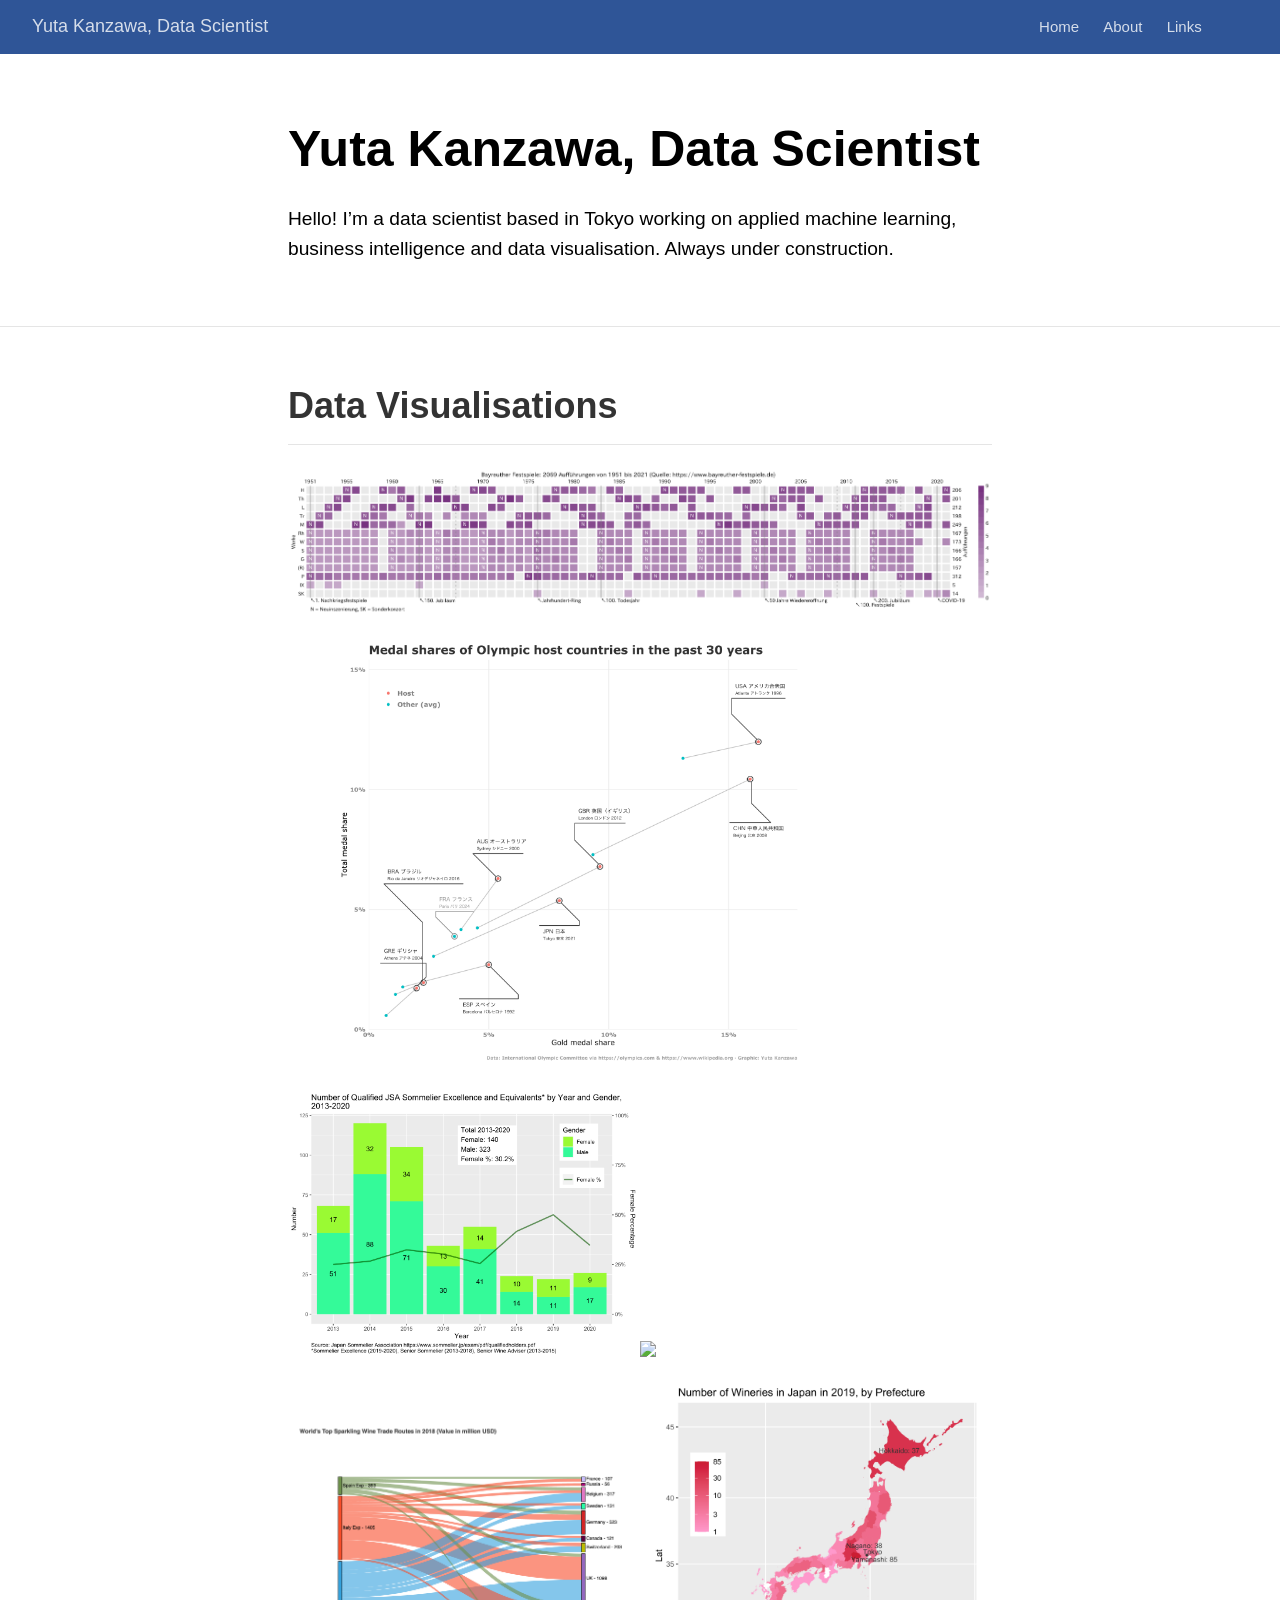
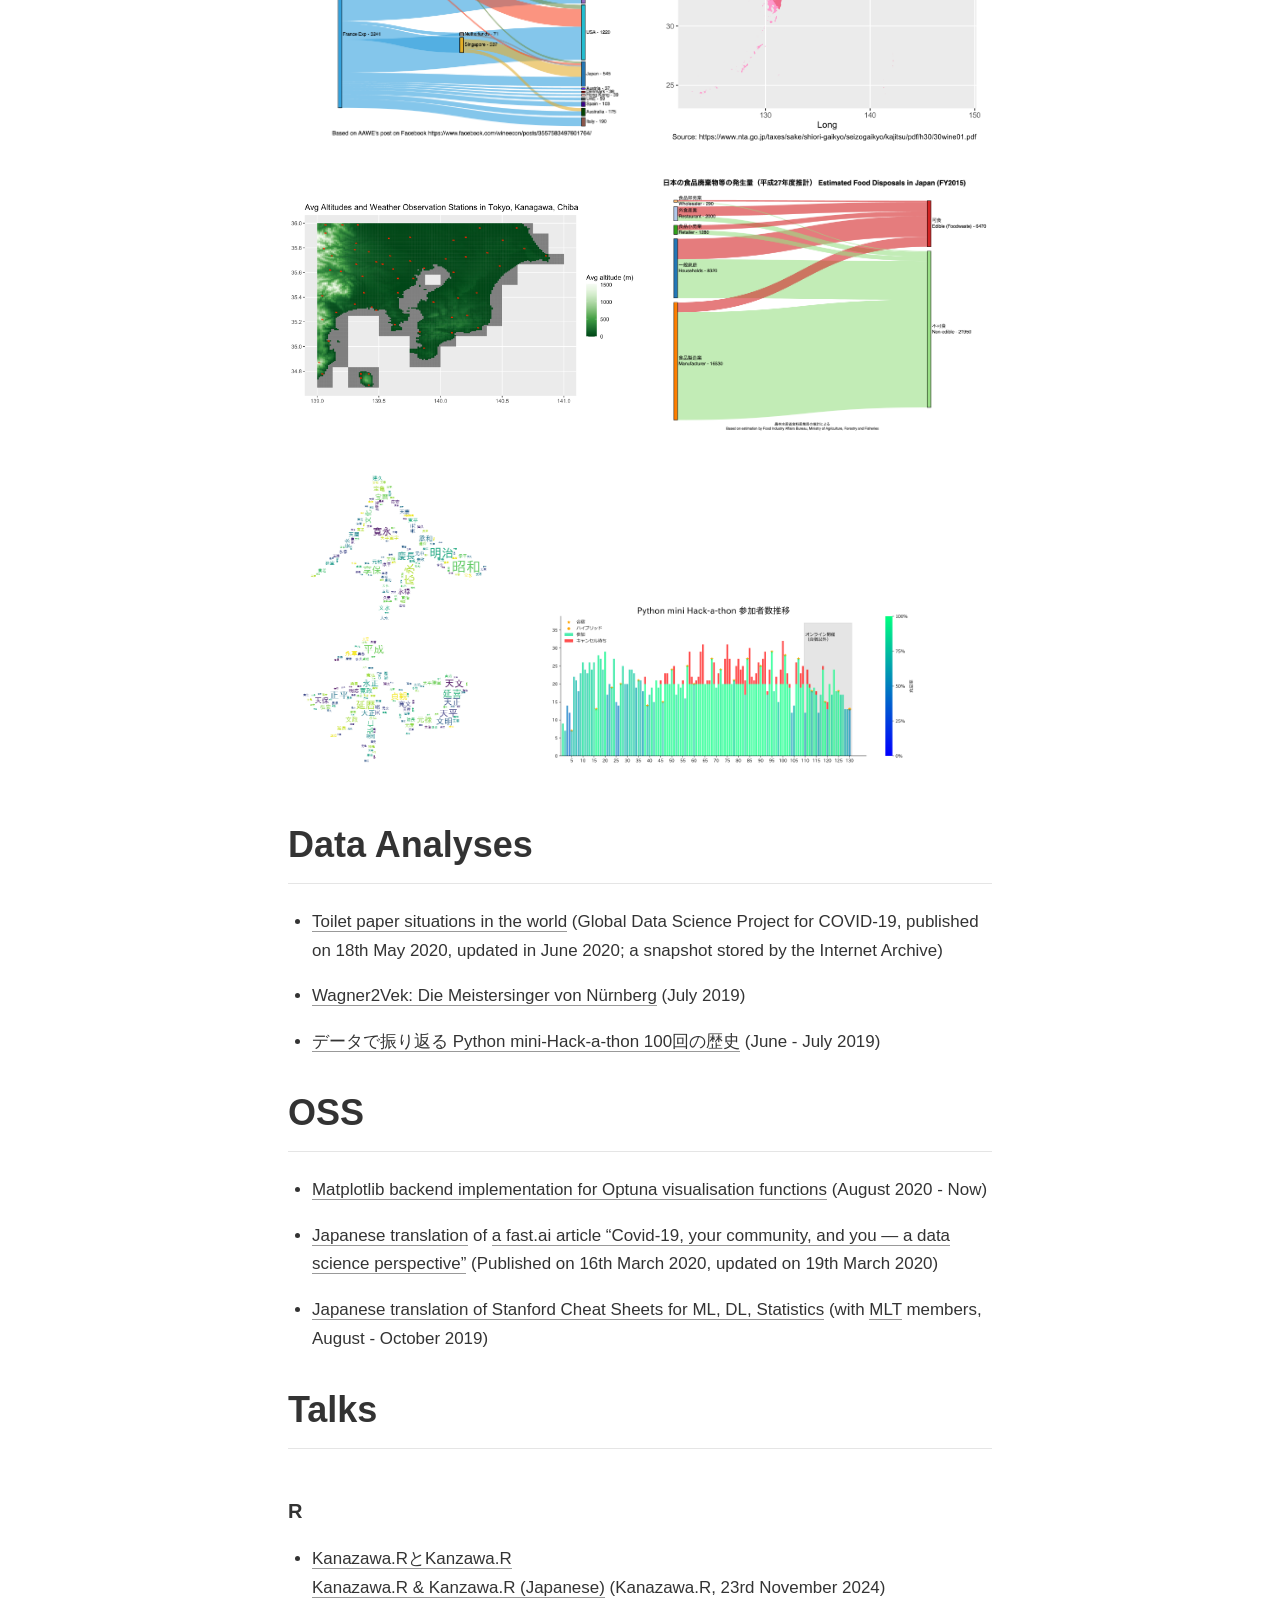
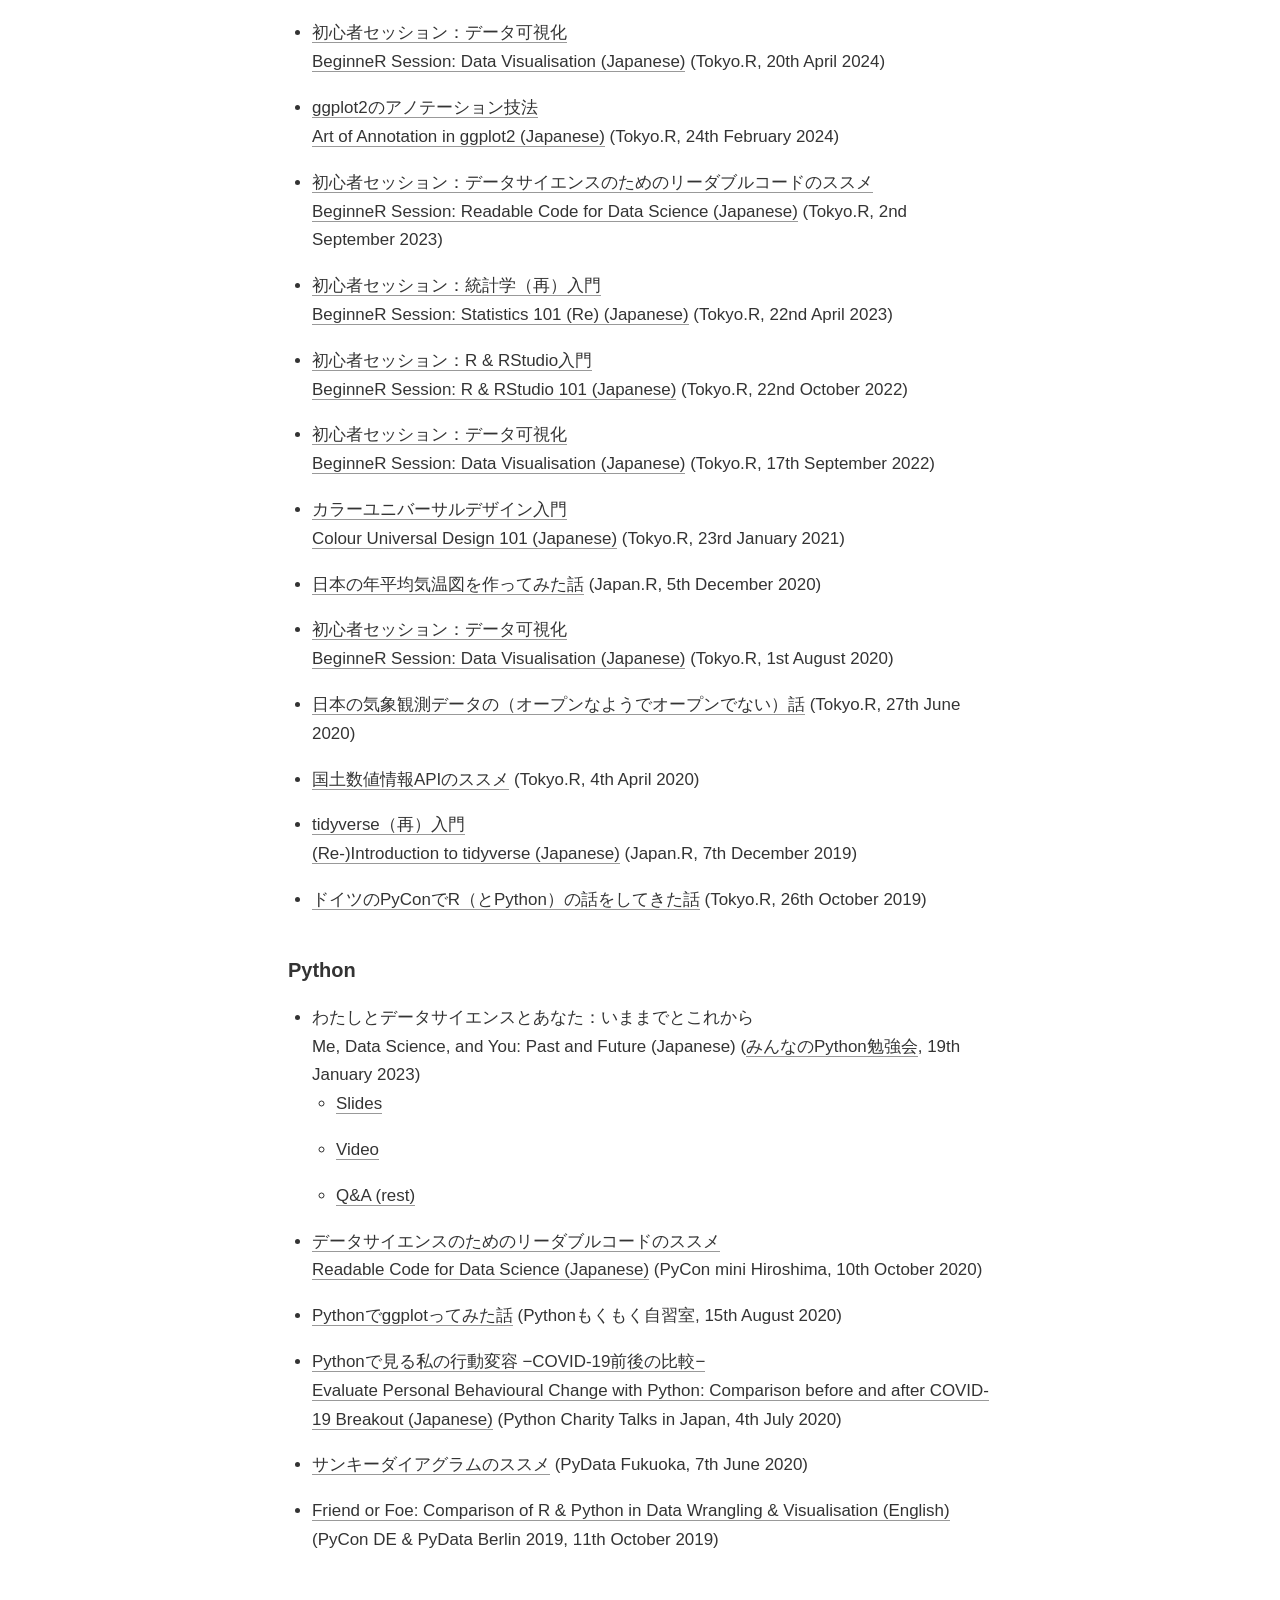
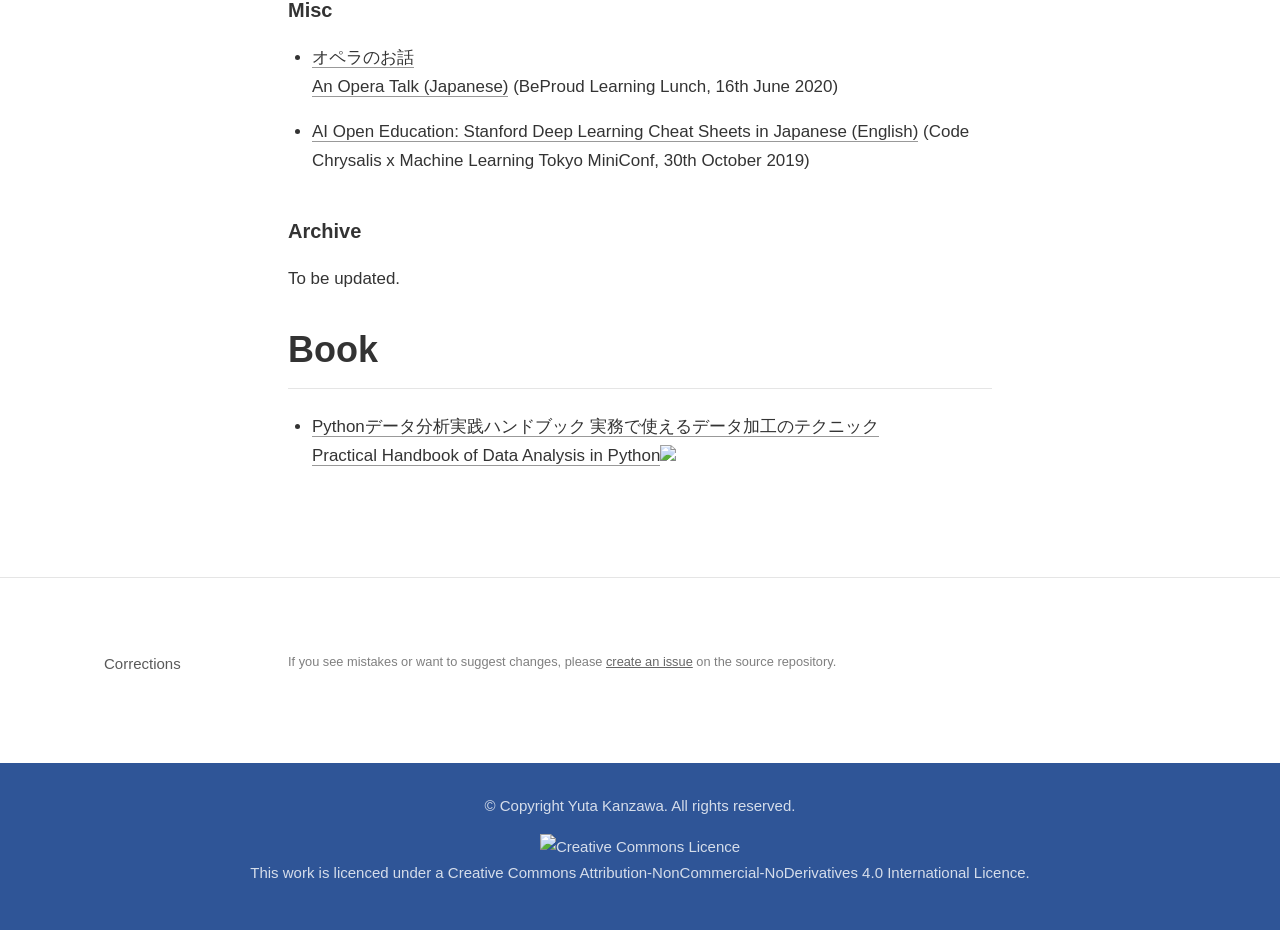
==== docs/index.html @ a9733cfc "Add Kanazawa.RとKanzawa.R" ====
<!DOCTYPE html>

<html xmlns="http://www.w3.org/1999/xhtml" lang="" xml:lang="">

<head>
  <meta charset="utf-8"/>
  <meta name="viewport" content="width=device-width, initial-scale=1"/>
  <meta http-equiv="X-UA-Compatible" content="IE=Edge,chrome=1"/>
  <meta name="generator" content="distill" />

  <style type="text/css">
  /* Hide doc at startup (prevent jankiness while JS renders/transforms) */
  body {
    visibility: hidden;
  }
  </style>

 <!--radix_placeholder_import_source-->
 <!--/radix_placeholder_import_source-->

<style type="text/css">code{white-space: pre;}</style>
<style type="text/css" data-origin="pandoc">
pre > code.sourceCode { white-space: pre; position: relative; }
pre > code.sourceCode > span { line-height: 1.25; }
pre > code.sourceCode > span:empty { height: 1.2em; }
.sourceCode { overflow: visible; }
code.sourceCode > span { color: inherit; text-decoration: inherit; }
div.sourceCode { margin: 1em 0; }
pre.sourceCode { margin: 0; }
@media screen {
div.sourceCode { overflow: auto; }
}
@media print {
pre > code.sourceCode { white-space: pre-wrap; }
pre > code.sourceCode > span { display: inline-block; text-indent: -5em; padding-left: 5em; }
}
pre.numberSource code
  { counter-reset: source-line 0; }
pre.numberSource code > span
  { position: relative; left: -4em; counter-increment: source-line; }
pre.numberSource code > span > a:first-child::before
  { content: counter(source-line);
    position: relative; left: -1em; text-align: right; vertical-align: baseline;
    border: none; display: inline-block;
    -webkit-touch-callout: none; -webkit-user-select: none;
    -khtml-user-select: none; -moz-user-select: none;
    -ms-user-select: none; user-select: none;
    padding: 0 4px; width: 4em;
    color: #aaaaaa;
  }
pre.numberSource { margin-left: 3em; border-left: 1px solid #aaaaaa;  padding-left: 4px; }
div.sourceCode
  { color: #00769e; background-color: #f1f3f5; }
@media screen {
pre > code.sourceCode > span > a:first-child::before { text-decoration: underline; }
}
code span { color: #00769e; } /* Normal */
code span.al { color: #ad0000; } /* Alert */
code span.an { color: #5e5e5e; } /* Annotation */
code span.at { color: #657422; } /* Attribute */
code span.bn { color: #ad0000; } /* BaseN */
code span.bu { } /* BuiltIn */
code span.cf { color: #00769e; } /* ControlFlow */
code span.ch { color: #20794d; } /* Char */
code span.cn { color: #8f5902; } /* Constant */
code span.co { color: #5e5e5e; } /* Comment */
code span.cv { color: #5e5e5e; font-style: italic; } /* CommentVar */
code span.do { color: #5e5e5e; font-style: italic; } /* Documentation */
code span.dt { color: #ad0000; } /* DataType */
code span.dv { color: #ad0000; } /* DecVal */
code span.er { color: #ad0000; } /* Error */
code span.ex { } /* Extension */
code span.fl { color: #ad0000; } /* Float */
code span.fu { color: #4758ab; } /* Function */
code span.im { } /* Import */
code span.in { color: #5e5e5e; } /* Information */
code span.kw { color: #00769e; } /* Keyword */
code span.op { color: #5e5e5e; } /* Operator */
code span.ot { color: #00769e; } /* Other */
code span.pp { color: #ad0000; } /* Preprocessor */
code span.sc { color: #5e5e5e; } /* SpecialChar */
code span.ss { color: #20794d; } /* SpecialString */
code span.st { color: #20794d; } /* String */
code span.va { color: #111111; } /* Variable */
code span.vs { color: #20794d; } /* VerbatimString */
code span.wa { color: #5e5e5e; font-style: italic; } /* Warning */
</style>


  <!--radix_placeholder_meta_tags-->
  <title>Yuta Kanzawa, Data Scientist</title>

  <meta property="description" itemprop="description" content="Hello! I&#39;m a data scientist based in Tokyo working on applied machine learning, business intelligence and data visualisation. Always under construction."/>



  <!--  https://developers.facebook.com/docs/sharing/webmasters#markup -->
  <meta property="og:title" content="Yuta Kanzawa, Data Scientist"/>
  <meta property="og:type" content="article"/>
  <meta property="og:description" content="Hello! I&#39;m a data scientist based in Tokyo working on applied machine learning, business intelligence and data visualisation. Always under construction."/>
  <meta property="og:locale" content="en_US"/>
  <meta property="og:site_name" content="Yuta Kanzawa, Data Scientist"/>

  <!--  https://dev.twitter.com/cards/types/summary -->
  <meta property="twitter:card" content="summary"/>
  <meta property="twitter:title" content="Yuta Kanzawa, Data Scientist"/>
  <meta property="twitter:description" content="Hello! I&#39;m a data scientist based in Tokyo working on applied machine learning, business intelligence and data visualisation. Always under construction."/>

  <!--/radix_placeholder_meta_tags-->
  <!--radix_placeholder_rmarkdown_metadata-->

  <script type="text/json" id="radix-rmarkdown-metadata">
  {"type":"list","attributes":{"names":{"type":"character","attributes":{},"value":["title","description","site"]}},"value":[{"type":"character","attributes":{},"value":["Yuta Kanzawa, Data Scientist"]},{"type":"character","attributes":{},"value":["Hello! I'm a data scientist based in Tokyo working on applied machine learning, business intelligence and data visualisation. Always under construction.\n"]},{"type":"character","attributes":{},"value":["distill::distill_website"]}]}
  </script>
  <!--/radix_placeholder_rmarkdown_metadata-->
  <!--radix_placeholder_navigation_in_header-->
  <meta name="distill:offset" content=""/>

  <script type="application/javascript">

    window.headroom_prevent_pin = false;

    window.document.addEventListener("DOMContentLoaded", function (event) {

      // initialize headroom for banner
      var header = $('header').get(0);
      var headerHeight = header.offsetHeight;
      var headroom = new Headroom(header, {
        tolerance: 5,
        onPin : function() {
          if (window.headroom_prevent_pin) {
            window.headroom_prevent_pin = false;
            headroom.unpin();
          }
        }
      });
      headroom.init();
      if(window.location.hash)
        headroom.unpin();
      $(header).addClass('headroom--transition');

      // offset scroll location for banner on hash change
      // (see: https://github.com/WickyNilliams/headroom.js/issues/38)
      window.addEventListener("hashchange", function(event) {
        window.scrollTo(0, window.pageYOffset - (headerHeight + 25));
      });

      // responsive menu
      $('.distill-site-header').each(function(i, val) {
        var topnav = $(this);
        var toggle = topnav.find('.nav-toggle');
        toggle.on('click', function() {
          topnav.toggleClass('responsive');
        });
      });

      // nav dropdowns
      $('.nav-dropbtn').click(function(e) {
        $(this).next('.nav-dropdown-content').toggleClass('nav-dropdown-active');
        $(this).parent().siblings('.nav-dropdown')
           .children('.nav-dropdown-content').removeClass('nav-dropdown-active');
      });
      $("body").click(function(e){
        $('.nav-dropdown-content').removeClass('nav-dropdown-active');
      });
      $(".nav-dropdown").click(function(e){
        e.stopPropagation();
      });
    });
  </script>

  <style type="text/css">

  /* Theme (user-documented overrideables for nav appearance) */

  .distill-site-nav {
    color: rgba(255, 255, 255, 0.8);
    background-color: #0F2E3D;
    font-size: 15px;
    font-weight: 300;
  }

  .distill-site-nav a {
    color: inherit;
    text-decoration: none;
  }

  .distill-site-nav a:hover {
    color: white;
  }

  @media print {
    .distill-site-nav {
      display: none;
    }
  }

  .distill-site-header {

  }

  .distill-site-footer {

  }


  /* Site Header */

  .distill-site-header {
    width: 100%;
    box-sizing: border-box;
    z-index: 3;
  }

  .distill-site-header .nav-left {
    display: inline-block;
    margin-left: 8px;
  }

  @media screen and (max-width: 768px) {
    .distill-site-header .nav-left {
      margin-left: 0;
    }
  }


  .distill-site-header .nav-right {
    float: right;
    margin-right: 8px;
  }

  .distill-site-header a,
  .distill-site-header .title {
    display: inline-block;
    text-align: center;
    padding: 14px 10px 14px 10px;
  }

  .distill-site-header .title {
    font-size: 18px;
    min-width: 150px;
  }

  .distill-site-header .logo {
    padding: 0;
  }

  .distill-site-header .logo img {
    display: none;
    max-height: 20px;
    width: auto;
    margin-bottom: -4px;
  }

  .distill-site-header .nav-image img {
    max-height: 18px;
    width: auto;
    display: inline-block;
    margin-bottom: -3px;
  }



  @media screen and (min-width: 1000px) {
    .distill-site-header .logo img {
      display: inline-block;
    }
    .distill-site-header .nav-left {
      margin-left: 20px;
    }
    .distill-site-header .nav-right {
      margin-right: 20px;
    }
    .distill-site-header .title {
      padding-left: 12px;
    }
  }


  .distill-site-header .nav-toggle {
    display: none;
  }

  .nav-dropdown {
    display: inline-block;
    position: relative;
  }

  .nav-dropdown .nav-dropbtn {
    border: none;
    outline: none;
    color: rgba(255, 255, 255, 0.8);
    padding: 16px 10px;
    background-color: transparent;
    font-family: inherit;
    font-size: inherit;
    font-weight: inherit;
    margin: 0;
    margin-top: 1px;
    z-index: 2;
  }

  .nav-dropdown-content {
    display: none;
    position: absolute;
    background-color: white;
    min-width: 200px;
    border: 1px solid rgba(0,0,0,0.15);
    border-radius: 4px;
    box-shadow: 0px 8px 16px 0px rgba(0,0,0,0.1);
    z-index: 1;
    margin-top: 2px;
    white-space: nowrap;
    padding-top: 4px;
    padding-bottom: 4px;
  }

  .nav-dropdown-content hr {
    margin-top: 4px;
    margin-bottom: 4px;
    border: none;
    border-bottom: 1px solid rgba(0, 0, 0, 0.1);
  }

  .nav-dropdown-active {
    display: block;
  }

  .nav-dropdown-content a, .nav-dropdown-content .nav-dropdown-header {
    color: black;
    padding: 6px 24px;
    text-decoration: none;
    display: block;
    text-align: left;
  }

  .nav-dropdown-content .nav-dropdown-header {
    display: block;
    padding: 5px 24px;
    padding-bottom: 0;
    text-transform: uppercase;
    font-size: 14px;
    color: #999999;
    white-space: nowrap;
  }

  .nav-dropdown:hover .nav-dropbtn {
    color: white;
  }

  .nav-dropdown-content a:hover {
    background-color: #ddd;
    color: black;
  }

  .nav-right .nav-dropdown-content {
    margin-left: -45%;
    right: 0;
  }

  @media screen and (max-width: 768px) {
    .distill-site-header a, .distill-site-header .nav-dropdown  {display: none;}
    .distill-site-header a.nav-toggle {
      float: right;
      display: block;
    }
    .distill-site-header .title {
      margin-left: 0;
    }
    .distill-site-header .nav-right {
      margin-right: 0;
    }
    .distill-site-header {
      overflow: hidden;
    }
    .nav-right .nav-dropdown-content {
      margin-left: 0;
    }
  }


  @media screen and (max-width: 768px) {
    .distill-site-header.responsive {position: relative; min-height: 500px; }
    .distill-site-header.responsive a.nav-toggle {
      position: absolute;
      right: 0;
      top: 0;
    }
    .distill-site-header.responsive a,
    .distill-site-header.responsive .nav-dropdown {
      display: block;
      text-align: left;
    }
    .distill-site-header.responsive .nav-left,
    .distill-site-header.responsive .nav-right {
      width: 100%;
    }
    .distill-site-header.responsive .nav-dropdown {float: none;}
    .distill-site-header.responsive .nav-dropdown-content {position: relative;}
    .distill-site-header.responsive .nav-dropdown .nav-dropbtn {
      display: block;
      width: 100%;
      text-align: left;
    }
  }

  /* Site Footer */

  .distill-site-footer {
    width: 100%;
    overflow: hidden;
    box-sizing: border-box;
    z-index: 3;
    margin-top: 30px;
    padding-top: 30px;
    padding-bottom: 30px;
    text-align: center;
  }

  /* Headroom */

  d-title {
    padding-top: 6rem;
  }

  @media print {
    d-title {
      padding-top: 4rem;
    }
  }

  .headroom {
    z-index: 1000;
    position: fixed;
    top: 0;
    left: 0;
    right: 0;
  }

  .headroom--transition {
    transition: all .4s ease-in-out;
  }

  .headroom--unpinned {
    top: -100px;
  }

  .headroom--pinned {
    top: 0;
  }

  /* adjust viewport for navbar height */
  /* helps vertically center bootstrap (non-distill) content */
  .min-vh-100 {
    min-height: calc(100vh - 100px) !important;
  }

  </style>

  <script src="site_libs/jquery-3.6.0/jquery-3.6.0.min.js"></script>
  <link href="site_libs/font-awesome-6.4.2/css/all.min.css" rel="stylesheet"/>
  <link href="site_libs/font-awesome-6.4.2/css/v4-shims.min.css" rel="stylesheet"/>
  <script src="site_libs/headroom-0.9.4/headroom.min.js"></script>
  <script src="site_libs/autocomplete-0.37.1/autocomplete.min.js"></script>
  <script src="site_libs/fuse-6.4.1/fuse.min.js"></script>

  <script type="application/javascript">

  function getMeta(metaName) {
    var metas = document.getElementsByTagName('meta');
    for (let i = 0; i < metas.length; i++) {
      if (metas[i].getAttribute('name') === metaName) {
        return metas[i].getAttribute('content');
      }
    }
    return '';
  }

  function offsetURL(url) {
    var offset = getMeta('distill:offset');
    return offset ? offset + '/' + url : url;
  }

  function createFuseIndex() {

    // create fuse index
    var options = {
      keys: [
        { name: 'title', weight: 20 },
        { name: 'categories', weight: 15 },
        { name: 'description', weight: 10 },
        { name: 'contents', weight: 5 },
      ],
      ignoreLocation: true,
      threshold: 0
    };
    var fuse = new window.Fuse([], options);

    // fetch the main search.json
    return fetch(offsetURL('search.json'))
      .then(function(response) {
        if (response.status == 200) {
          return response.json().then(function(json) {
            // index main articles
            json.articles.forEach(function(article) {
              fuse.add(article);
            });
            // download collections and index their articles
            return Promise.all(json.collections.map(function(collection) {
              return fetch(offsetURL(collection)).then(function(response) {
                if (response.status === 200) {
                  return response.json().then(function(articles) {
                    articles.forEach(function(article) {
                      fuse.add(article);
                    });
                  })
                } else {
                  return Promise.reject(
                    new Error('Unexpected status from search index request: ' +
                              response.status)
                  );
                }
              });
            })).then(function() {
              return fuse;
            });
          });

        } else {
          return Promise.reject(
            new Error('Unexpected status from search index request: ' +
                        response.status)
          );
        }
      });
  }

  window.document.addEventListener("DOMContentLoaded", function (event) {

    // get search element (bail if we don't have one)
    var searchEl = window.document.getElementById('distill-search');
    if (!searchEl)
      return;

    createFuseIndex()
      .then(function(fuse) {

        // make search box visible
        searchEl.classList.remove('hidden');

        // initialize autocomplete
        var options = {
          autoselect: true,
          hint: false,
          minLength: 2,
        };
        window.autocomplete(searchEl, options, [{
          source: function(query, callback) {
            const searchOptions = {
              isCaseSensitive: false,
              shouldSort: true,
              minMatchCharLength: 2,
              limit: 10,
            };
            var results = fuse.search(query, searchOptions);
            callback(results
              .map(function(result) { return result.item; })
            );
          },
          templates: {
            suggestion: function(suggestion) {
              var img = suggestion.preview && Object.keys(suggestion.preview).length > 0
                ? `<img src="${offsetURL(suggestion.preview)}"</img>`
                : '';
              var html = `
                <div class="search-item">
                  <h3>${suggestion.title}</h3>
                  <div class="search-item-description">
                    ${suggestion.description || ''}
                  </div>
                  <div class="search-item-preview">
                    ${img}
                  </div>
                </div>
              `;
              return html;
            }
          }
        }]).on('autocomplete:selected', function(event, suggestion) {
          window.location.href = offsetURL(suggestion.path);
        });
        // remove inline display style on autocompleter (we want to
        // manage responsive display via css)
        $('.algolia-autocomplete').css("display", "");
      })
      .catch(function(error) {
        console.log(error);
      });

  });

  </script>

  <style type="text/css">

  .nav-search {
    font-size: x-small;
  }

  /* Algolioa Autocomplete */

  .algolia-autocomplete {
    display: inline-block;
    margin-left: 10px;
    vertical-align: sub;
    background-color: white;
    color: black;
    padding: 6px;
    padding-top: 8px;
    padding-bottom: 0;
    border-radius: 6px;
    border: 1px #0F2E3D solid;
    width: 180px;
  }


  @media screen and (max-width: 768px) {
    .distill-site-nav .algolia-autocomplete {
      display: none;
      visibility: hidden;
    }
    .distill-site-nav.responsive .algolia-autocomplete {
      display: inline-block;
      visibility: visible;
    }
    .distill-site-nav.responsive .algolia-autocomplete .aa-dropdown-menu {
      margin-left: 0;
      width: 400px;
      max-height: 400px;
    }
  }

  .algolia-autocomplete .aa-input, .algolia-autocomplete .aa-hint {
    width: 90%;
    outline: none;
    border: none;
  }

  .algolia-autocomplete .aa-hint {
    color: #999;
  }
  .algolia-autocomplete .aa-dropdown-menu {
    width: 550px;
    max-height: 70vh;
    overflow-x: visible;
    overflow-y: scroll;
    padding: 5px;
    margin-top: 3px;
    margin-left: -150px;
    background-color: #fff;
    border-radius: 5px;
    border: 1px solid #999;
    border-top: none;
  }

  .algolia-autocomplete .aa-dropdown-menu .aa-suggestion {
    cursor: pointer;
    padding: 5px 4px;
    border-bottom: 1px solid #eee;
  }

  .algolia-autocomplete .aa-dropdown-menu .aa-suggestion:last-of-type {
    border-bottom: none;
    margin-bottom: 2px;
  }

  .algolia-autocomplete .aa-dropdown-menu .aa-suggestion .search-item {
    overflow: hidden;
    font-size: 0.8em;
    line-height: 1.4em;
  }

  .algolia-autocomplete .aa-dropdown-menu .aa-suggestion .search-item h3 {
    font-size: 1rem;
    margin-block-start: 0;
    margin-block-end: 5px;
  }

  .algolia-autocomplete .aa-dropdown-menu .aa-suggestion .search-item-description {
    display: inline-block;
    overflow: hidden;
    height: 2.8em;
    width: 80%;
    margin-right: 4%;
  }

  .algolia-autocomplete .aa-dropdown-menu .aa-suggestion .search-item-preview {
    display: inline-block;
    width: 15%;
  }

  .algolia-autocomplete .aa-dropdown-menu .aa-suggestion .search-item-preview img {
    height: 3em;
    width: auto;
    display: none;
  }

  .algolia-autocomplete .aa-dropdown-menu .aa-suggestion .search-item-preview img[src] {
    display: initial;
  }

  .algolia-autocomplete .aa-dropdown-menu .aa-suggestion.aa-cursor {
    background-color: #eee;
  }
  .algolia-autocomplete .aa-dropdown-menu .aa-suggestion em {
    font-weight: bold;
    font-style: normal;
  }

  </style>


  <!--/radix_placeholder_navigation_in_header-->
  <!--radix_placeholder_distill-->

  <style type="text/css">

  body {
    background-color: white;
  }

  .pandoc-table {
    width: 100%;
  }

  .pandoc-table>caption {
    margin-bottom: 10px;
  }

  .pandoc-table th:not([align]) {
    text-align: left;
  }

  .pagedtable-footer {
    font-size: 15px;
  }

  d-byline .byline {
    grid-template-columns: 2fr 2fr;
  }

  d-byline .byline h3 {
    margin-block-start: 1.5em;
  }

  d-byline .byline .authors-affiliations h3 {
    margin-block-start: 0.5em;
  }

  .authors-affiliations .orcid-id {
    width: 16px;
    height:16px;
    margin-left: 4px;
    margin-right: 4px;
    vertical-align: middle;
    padding-bottom: 2px;
  }

  d-title .dt-tags {
    margin-top: 1em;
    grid-column: text;
  }

  .dt-tags .dt-tag {
    text-decoration: none;
    display: inline-block;
    color: rgba(0,0,0,0.6);
    padding: 0em 0.4em;
    margin-right: 0.5em;
    margin-bottom: 0.4em;
    font-size: 70%;
    border: 1px solid rgba(0,0,0,0.2);
    border-radius: 3px;
    text-transform: uppercase;
    font-weight: 500;
  }

  d-article table.gt_table td,
  d-article table.gt_table th {
    border-bottom: none;
    font-size: 100%;
  }

  .html-widget {
    margin-bottom: 2.0em;
  }

  .l-screen-inset {
    padding-right: 16px;
  }

  .l-screen .caption {
    margin-left: 10px;
  }

  .shaded {
    background: rgb(247, 247, 247);
    padding-top: 20px;
    padding-bottom: 20px;
    border-top: 1px solid rgba(0, 0, 0, 0.1);
    border-bottom: 1px solid rgba(0, 0, 0, 0.1);
  }

  .shaded .html-widget {
    margin-bottom: 0;
    border: 1px solid rgba(0, 0, 0, 0.1);
  }

  .shaded .shaded-content {
    background: white;
  }

  .text-output {
    margin-top: 0;
    line-height: 1.5em;
  }

  .hidden {
    display: none !important;
  }

  hr.section-separator {
    border: none;
    border-top: 1px solid rgba(0, 0, 0, 0.1);
    margin: 0px;
  }


  d-byline {
    border-top: none;
  }

  d-article {
    padding-top: 2.5rem;
    padding-bottom: 30px;
    border-top: none;
  }

  d-appendix {
    padding-top: 30px;
  }

  d-article>p>img {
    width: 100%;
  }

  d-article h2 {
    margin: 1rem 0 1.5rem 0;
  }

  d-article h3 {
    margin-top: 1.5rem;
  }

  d-article iframe {
    border: 1px solid rgba(0, 0, 0, 0.1);
    margin-bottom: 2.0em;
    width: 100%;
  }

  /* Tweak code blocks */

  d-article div.sourceCode code,
  d-article pre code {
    font-family: Consolas, Monaco, 'Andale Mono', 'Ubuntu Mono', monospace;
  }

  d-article pre,
  d-article div.sourceCode,
  d-article div.sourceCode pre {
    overflow: auto;
  }

  d-article div.sourceCode {
    background-color: white;
  }

  d-article div.sourceCode pre {
    padding-left: 10px;
    font-size: 12px;
    border-left: 2px solid rgba(0,0,0,0.1);
  }

  d-article pre {
    font-size: 12px;
    color: black;
    background: none;
    margin-top: 0;
    text-align: left;
    white-space: pre;
    word-spacing: normal;
    word-break: normal;
    word-wrap: normal;
    line-height: 1.5;

    -moz-tab-size: 4;
    -o-tab-size: 4;
    tab-size: 4;

    -webkit-hyphens: none;
    -moz-hyphens: none;
    -ms-hyphens: none;
    hyphens: none;
  }

  d-article pre a {
    border-bottom: none;
  }

  d-article pre a:hover {
    border-bottom: none;
    text-decoration: underline;
  }

  d-article details {
    grid-column: text;
    margin-bottom: 0.8em;
  }

  @media(min-width: 768px) {

  d-article pre,
  d-article div.sourceCode,
  d-article div.sourceCode pre {
    overflow: visible !important;
  }

  d-article div.sourceCode pre {
    padding-left: 18px;
    font-size: 14px;
  }

  /* tweak for Pandoc numbered line within distill */
  d-article pre.numberSource code > span {
      left: -2em;
  }

  d-article pre {
    font-size: 14px;
  }

  }

  figure img.external {
    background: white;
    border: 1px solid rgba(0, 0, 0, 0.1);
    box-shadow: 0 1px 8px rgba(0, 0, 0, 0.1);
    padding: 18px;
    box-sizing: border-box;
  }

  /* CSS for d-contents */

  .d-contents {
    grid-column: text;
    color: rgba(0,0,0,0.8);
    font-size: 0.9em;
    padding-bottom: 1em;
    margin-bottom: 1em;
    padding-bottom: 0.5em;
    margin-bottom: 1em;
    padding-left: 0.25em;
    justify-self: start;
  }

  @media(min-width: 1000px) {
    .d-contents.d-contents-float {
      height: 0;
      grid-column-start: 1;
      grid-column-end: 4;
      justify-self: center;
      padding-right: 3em;
      padding-left: 2em;
    }
  }

  .d-contents nav h3 {
    font-size: 18px;
    margin-top: 0;
    margin-bottom: 1em;
  }

  .d-contents li {
    list-style-type: none
  }

  .d-contents nav > ul {
    padding-left: 0;
  }

  .d-contents ul {
    padding-left: 1em
  }

  .d-contents nav ul li {
    margin-top: 0.6em;
    margin-bottom: 0.2em;
  }

  .d-contents nav a {
    font-size: 13px;
    border-bottom: none;
    text-decoration: none
    color: rgba(0, 0, 0, 0.8);
  }

  .d-contents nav a:hover {
    text-decoration: underline solid rgba(0, 0, 0, 0.6)
  }

  .d-contents nav > ul > li > a {
    font-weight: 600;
  }

  .d-contents nav > ul > li > ul {
    font-weight: inherit;
  }

  .d-contents nav > ul > li > ul > li {
    margin-top: 0.2em;
  }


  .d-contents nav ul {
    margin-top: 0;
    margin-bottom: 0.25em;
  }

  .d-article-with-toc h2:nth-child(2) {
    margin-top: 0;
  }


  /* Figure */

  .figure {
    position: relative;
    margin-bottom: 2.5em;
    margin-top: 1.5em;
  }

  .figure .caption {
    color: rgba(0, 0, 0, 0.6);
    font-size: 12px;
    line-height: 1.5em;
  }

  .figure img.external {
    background: white;
    border: 1px solid rgba(0, 0, 0, 0.1);
    box-shadow: 0 1px 8px rgba(0, 0, 0, 0.1);
    padding: 18px;
    box-sizing: border-box;
  }

  .figure .caption a {
    color: rgba(0, 0, 0, 0.6);
  }

  .figure .caption b,
  .figure .caption strong, {
    font-weight: 600;
    color: rgba(0, 0, 0, 1.0);
  }

  /* Citations */

  d-article .citation {
    color: inherit;
    cursor: inherit;
  }

  div.hanging-indent{
    margin-left: 1em; text-indent: -1em;
  }

  /* Citation hover box */

  .tippy-box[data-theme~=light-border] {
    background-color: rgba(250, 250, 250, 0.95);
  }

  .tippy-content > p {
    margin-bottom: 0;
    padding: 2px;
  }


  /* Tweak 1000px media break to show more text */

  @media(min-width: 1000px) {
    .base-grid,
    distill-header,
    d-title,
    d-abstract,
    d-article,
    d-appendix,
    distill-appendix,
    d-byline,
    d-footnote-list,
    d-citation-list,
    distill-footer {
      grid-template-columns: [screen-start] 1fr [page-start kicker-start] 80px [middle-start] 50px [text-start kicker-end] 65px 65px 65px 65px 65px 65px 65px 65px [text-end gutter-start] 65px [middle-end] 65px [page-end gutter-end] 1fr [screen-end];
      grid-column-gap: 16px;
    }

    .grid {
      grid-column-gap: 16px;
    }

    d-article {
      font-size: 1.06rem;
      line-height: 1.7em;
    }
    figure .caption, .figure .caption, figure figcaption {
      font-size: 13px;
    }
  }

  @media(min-width: 1180px) {
    .base-grid,
    distill-header,
    d-title,
    d-abstract,
    d-article,
    d-appendix,
    distill-appendix,
    d-byline,
    d-footnote-list,
    d-citation-list,
    distill-footer {
      grid-template-columns: [screen-start] 1fr [page-start kicker-start] 60px [middle-start] 60px [text-start kicker-end] 60px 60px 60px 60px 60px 60px 60px 60px [text-end gutter-start] 60px [middle-end] 60px [page-end gutter-end] 1fr [screen-end];
      grid-column-gap: 32px;
    }

    .grid {
      grid-column-gap: 32px;
    }
  }


  /* Get the citation styles for the appendix (not auto-injected on render since
     we do our own rendering of the citation appendix) */

  d-appendix .citation-appendix,
  .d-appendix .citation-appendix {
    font-size: 11px;
    line-height: 15px;
    border-left: 1px solid rgba(0, 0, 0, 0.1);
    padding-left: 18px;
    border: 1px solid rgba(0,0,0,0.1);
    background: rgba(0, 0, 0, 0.02);
    padding: 10px 18px;
    border-radius: 3px;
    color: rgba(150, 150, 150, 1);
    overflow: hidden;
    margin-top: -12px;
    white-space: pre-wrap;
    word-wrap: break-word;
  }

  /* Include appendix styles here so they can be overridden */

  d-appendix {
    contain: layout style;
    font-size: 0.8em;
    line-height: 1.7em;
    margin-top: 60px;
    margin-bottom: 0;
    border-top: 1px solid rgba(0, 0, 0, 0.1);
    color: rgba(0,0,0,0.5);
    padding-top: 60px;
    padding-bottom: 48px;
  }

  d-appendix h3 {
    grid-column: page-start / text-start;
    font-size: 15px;
    font-weight: 500;
    margin-top: 1em;
    margin-bottom: 0;
    color: rgba(0,0,0,0.65);
  }

  d-appendix h3 + * {
    margin-top: 1em;
  }

  d-appendix ol {
    padding: 0 0 0 15px;
  }

  @media (min-width: 768px) {
    d-appendix ol {
      padding: 0 0 0 30px;
      margin-left: -30px;
    }
  }

  d-appendix li {
    margin-bottom: 1em;
  }

  d-appendix a {
    color: rgba(0, 0, 0, 0.6);
  }

  d-appendix > * {
    grid-column: text;
  }

  d-appendix > d-footnote-list,
  d-appendix > d-citation-list,
  d-appendix > distill-appendix {
    grid-column: screen;
  }

  /* Include footnote styles here so they can be overridden */

  d-footnote-list {
    contain: layout style;
  }

  d-footnote-list > * {
    grid-column: text;
  }

  d-footnote-list a.footnote-backlink {
    color: rgba(0,0,0,0.3);
    padding-left: 0.5em;
  }



  /* Anchor.js */

  .anchorjs-link {
    /*transition: all .25s linear; */
    text-decoration: none;
    border-bottom: none;
  }
  *:hover > .anchorjs-link {
    margin-left: -1.125em !important;
    text-decoration: none;
    border-bottom: none;
  }

  /* Social footer */

  .social_footer {
    margin-top: 30px;
    margin-bottom: 0;
    color: rgba(0,0,0,0.67);
  }

  .disqus-comments {
    margin-right: 30px;
  }

  .disqus-comment-count {
    border-bottom: 1px solid rgba(0, 0, 0, 0.4);
    cursor: pointer;
  }

  #disqus_thread {
    margin-top: 30px;
  }

  .article-sharing a {
    border-bottom: none;
    margin-right: 8px;
  }

  .article-sharing a:hover {
    border-bottom: none;
  }

  .sidebar-section.subscribe {
    font-size: 12px;
    line-height: 1.6em;
  }

  .subscribe p {
    margin-bottom: 0.5em;
  }


  .article-footer .subscribe {
    font-size: 15px;
    margin-top: 45px;
  }


  .sidebar-section.custom {
    font-size: 12px;
    line-height: 1.6em;
  }

  .custom p {
    margin-bottom: 0.5em;
  }

  /* Styles for listing layout (hide title) */
  .layout-listing d-title, .layout-listing .d-title {
    display: none;
  }

  /* Styles for posts lists (not auto-injected) */


  .posts-with-sidebar {
    padding-left: 45px;
    padding-right: 45px;
  }

  .posts-list .description h2,
  .posts-list .description p {
    font-family: -apple-system, BlinkMacSystemFont, "Segoe UI", Roboto, Oxygen, Ubuntu, Cantarell, "Fira Sans", "Droid Sans", "Helvetica Neue", Arial, sans-serif;
  }

  .posts-list .description h2 {
    font-weight: 700;
    border-bottom: none;
    padding-bottom: 0;
  }

  .posts-list h2.post-tag {
    border-bottom: 1px solid rgba(0, 0, 0, 0.2);
    padding-bottom: 12px;
  }
  .posts-list {
    margin-top: 60px;
    margin-bottom: 24px;
  }

  .posts-list .post-preview {
    text-decoration: none;
    overflow: hidden;
    display: block;
    border-bottom: 1px solid rgba(0, 0, 0, 0.1);
    padding: 24px 0;
  }

  .post-preview-last {
    border-bottom: none !important;
  }

  .posts-list .posts-list-caption {
    grid-column: screen;
    font-weight: 400;
  }

  .posts-list .post-preview h2 {
    margin: 0 0 6px 0;
    line-height: 1.2em;
    font-style: normal;
    font-size: 24px;
  }

  .posts-list .post-preview p {
    margin: 0 0 12px 0;
    line-height: 1.4em;
    font-size: 16px;
  }

  .posts-list .post-preview .thumbnail {
    box-sizing: border-box;
    margin-bottom: 24px;
    position: relative;
    max-width: 500px;
  }
  .posts-list .post-preview img {
    width: 100%;
    display: block;
  }

  .posts-list .metadata {
    font-size: 12px;
    line-height: 1.4em;
    margin-bottom: 18px;
  }

  .posts-list .metadata > * {
    display: inline-block;
  }

  .posts-list .metadata .publishedDate {
    margin-right: 2em;
  }

  .posts-list .metadata .dt-authors {
    display: block;
    margin-top: 0.3em;
    margin-right: 2em;
  }

  .posts-list .dt-tags {
    display: block;
    line-height: 1em;
  }

  .posts-list .dt-tags .dt-tag {
    display: inline-block;
    color: rgba(0,0,0,0.6);
    padding: 0.3em 0.4em;
    margin-right: 0.2em;
    margin-bottom: 0.4em;
    font-size: 60%;
    border: 1px solid rgba(0,0,0,0.2);
    border-radius: 3px;
    text-transform: uppercase;
    font-weight: 500;
  }

  .posts-list img {
    opacity: 1;
  }

  .posts-list img[data-src] {
    opacity: 0;
  }

  .posts-more {
    clear: both;
  }


  .posts-sidebar {
    font-size: 16px;
  }

  .posts-sidebar h3 {
    font-size: 16px;
    margin-top: 0;
    margin-bottom: 0.5em;
    font-weight: 400;
    text-transform: uppercase;
  }

  .sidebar-section {
    margin-bottom: 30px;
  }

  .categories ul {
    list-style-type: none;
    margin: 0;
    padding: 0;
  }

  .categories li {
    color: rgba(0, 0, 0, 0.8);
    margin-bottom: 0;
  }

  .categories li>a {
    border-bottom: none;
  }

  .categories li>a:hover {
    border-bottom: 1px solid rgba(0, 0, 0, 0.4);
  }

  .categories .active {
    font-weight: 600;
  }

  .categories .category-count {
    color: rgba(0, 0, 0, 0.4);
  }


  @media(min-width: 768px) {
    .posts-list .post-preview h2 {
      font-size: 26px;
    }
    .posts-list .post-preview .thumbnail {
      float: right;
      width: 30%;
      margin-bottom: 0;
    }
    .posts-list .post-preview .description {
      float: left;
      width: 45%;
    }
    .posts-list .post-preview .metadata {
      float: left;
      width: 20%;
      margin-top: 8px;
    }
    .posts-list .post-preview p {
      margin: 0 0 12px 0;
      line-height: 1.5em;
      font-size: 16px;
    }
    .posts-with-sidebar .posts-list {
      float: left;
      width: 75%;
    }
    .posts-with-sidebar .posts-sidebar {
      float: right;
      width: 20%;
      margin-top: 60px;
      padding-top: 24px;
      padding-bottom: 24px;
    }
  }


  /* Improve display for browsers without grid (IE/Edge <= 15) */

  .downlevel {
    line-height: 1.6em;
    font-family: -apple-system, BlinkMacSystemFont, "Segoe UI", Roboto, Oxygen, Ubuntu, Cantarell, "Fira Sans", "Droid Sans", "Helvetica Neue", Arial, sans-serif;
    margin: 0;
  }

  .downlevel .d-title {
    padding-top: 6rem;
    padding-bottom: 1.5rem;
  }

  .downlevel .d-title h1 {
    font-size: 50px;
    font-weight: 700;
    line-height: 1.1em;
    margin: 0 0 0.5rem;
  }

  .downlevel .d-title p {
    font-weight: 300;
    font-size: 1.2rem;
    line-height: 1.55em;
    margin-top: 0;
  }

  .downlevel .d-byline {
    padding-top: 0.8em;
    padding-bottom: 0.8em;
    font-size: 0.8rem;
    line-height: 1.8em;
  }

  .downlevel .section-separator {
    border: none;
    border-top: 1px solid rgba(0, 0, 0, 0.1);
  }

  .downlevel .d-article {
    font-size: 1.06rem;
    line-height: 1.7em;
    padding-top: 1rem;
    padding-bottom: 2rem;
  }


  .downlevel .d-appendix {
    padding-left: 0;
    padding-right: 0;
    max-width: none;
    font-size: 0.8em;
    line-height: 1.7em;
    margin-bottom: 0;
    color: rgba(0,0,0,0.5);
    padding-top: 40px;
    padding-bottom: 48px;
  }

  .downlevel .footnotes ol {
    padding-left: 13px;
  }

  .downlevel .base-grid,
  .downlevel .distill-header,
  .downlevel .d-title,
  .downlevel .d-abstract,
  .downlevel .d-article,
  .downlevel .d-appendix,
  .downlevel .distill-appendix,
  .downlevel .d-byline,
  .downlevel .d-footnote-list,
  .downlevel .d-citation-list,
  .downlevel .distill-footer,
  .downlevel .appendix-bottom,
  .downlevel .posts-container {
    padding-left: 40px;
    padding-right: 40px;
  }

  @media(min-width: 768px) {
    .downlevel .base-grid,
    .downlevel .distill-header,
    .downlevel .d-title,
    .downlevel .d-abstract,
    .downlevel .d-article,
    .downlevel .d-appendix,
    .downlevel .distill-appendix,
    .downlevel .d-byline,
    .downlevel .d-footnote-list,
    .downlevel .d-citation-list,
    .downlevel .distill-footer,
    .downlevel .appendix-bottom,
    .downlevel .posts-container {
    padding-left: 150px;
    padding-right: 150px;
    max-width: 900px;
  }
  }

  .downlevel pre code {
    display: block;
    border-left: 2px solid rgba(0, 0, 0, .1);
    padding: 0 0 0 20px;
    font-size: 14px;
  }

  .downlevel code, .downlevel pre {
    color: black;
    background: none;
    font-family: Consolas, Monaco, 'Andale Mono', 'Ubuntu Mono', monospace;
    text-align: left;
    white-space: pre;
    word-spacing: normal;
    word-break: normal;
    word-wrap: normal;
    line-height: 1.5;

    -moz-tab-size: 4;
    -o-tab-size: 4;
    tab-size: 4;

    -webkit-hyphens: none;
    -moz-hyphens: none;
    -ms-hyphens: none;
    hyphens: none;
  }

  .downlevel .posts-list .post-preview {
    color: inherit;
  }



  </style>

  <script type="application/javascript">

  function is_downlevel_browser() {
    if (bowser.isUnsupportedBrowser({ msie: "12", msedge: "16"},
                                   window.navigator.userAgent)) {
      return true;
    } else {
      return window.load_distill_framework === undefined;
    }
  }

  // show body when load is complete
  function on_load_complete() {

    // add anchors
    if (window.anchors) {
      window.anchors.options.placement = 'left';
      window.anchors.add('d-article > h2, d-article > h3, d-article > h4, d-article > h5');
    }


    // set body to visible
    document.body.style.visibility = 'visible';

    // force redraw for leaflet widgets
    if (window.HTMLWidgets) {
      var maps = window.HTMLWidgets.findAll(".leaflet");
      $.each(maps, function(i, el) {
        var map = this.getMap();
        map.invalidateSize();
        map.eachLayer(function(layer) {
          if (layer instanceof L.TileLayer)
            layer.redraw();
        });
      });
    }

    // trigger 'shown' so htmlwidgets resize
    $('d-article').trigger('shown');
  }

  function init_distill() {

    init_common();

    // create front matter
    var front_matter = $('<d-front-matter></d-front-matter>');
    $('#distill-front-matter').wrap(front_matter);

    // create d-title
    $('.d-title').changeElementType('d-title');

    // separator
    var separator = '<hr class="section-separator" style="clear: both"/>';
    // prepend separator above appendix
    $('.d-byline').before(separator);
    $('.d-article').before(separator);

    // create d-byline
    var byline = $('<d-byline></d-byline>');
    $('.d-byline').replaceWith(byline);

    // create d-article
    var article = $('<d-article></d-article>');
    $('.d-article').wrap(article).children().unwrap();

    // move posts container into article
    $('.posts-container').appendTo($('d-article'));

    // create d-appendix
    $('.d-appendix').changeElementType('d-appendix');

    // flag indicating that we have appendix items
    var appendix = $('.appendix-bottom').children('h3').length > 0;

    // replace footnotes with <d-footnote>
    $('.footnote-ref').each(function(i, val) {
      appendix = true;
      var href = $(this).attr('href');
      var id = href.replace('#', '');
      var fn = $('#' + id);
      var fn_p = $('#' + id + '>p');
      fn_p.find('.footnote-back').remove();
      var text = fn_p.html();
      var dtfn = $('<d-footnote></d-footnote>');
      dtfn.html(text);
      $(this).replaceWith(dtfn);
    });
    // remove footnotes
    $('.footnotes').remove();

    // move refs into #references-listing
    $('#references-listing').replaceWith($('#refs'));

    $('h1.appendix, h2.appendix').each(function(i, val) {
      $(this).changeElementType('h3');
    });
    $('h3.appendix').each(function(i, val) {
      var id = $(this).attr('id');
      $('.d-contents a[href="#' + id + '"]').parent().remove();
      appendix = true;
      $(this).nextUntil($('h1, h2, h3')).addBack().appendTo($('d-appendix'));
    });

    // show d-appendix if we have appendix content
    $("d-appendix").css('display', appendix ? 'grid' : 'none');

    // localize layout chunks to just output
    $('.layout-chunk').each(function(i, val) {

      // capture layout
      var layout = $(this).attr('data-layout');

      // apply layout to markdown level block elements
      var elements = $(this).children().not('details, div.sourceCode, pre, script');
      elements.each(function(i, el) {
        var layout_div = $('<div class="' + layout + '"></div>');
        if (layout_div.hasClass('shaded')) {
          var shaded_content = $('<div class="shaded-content"></div>');
          $(this).wrap(shaded_content);
          $(this).parent().wrap(layout_div);
        } else {
          $(this).wrap(layout_div);
        }
      });


      // unwrap the layout-chunk div
      $(this).children().unwrap();
    });

    // remove code block used to force  highlighting css
    $('.distill-force-highlighting-css').parent().remove();

    // remove empty line numbers inserted by pandoc when using a
    // custom syntax highlighting theme, except when numbering line
    // in code chunk
    $('pre:not(.numberLines) code.sourceCode a:empty').remove();

    // load distill framework
    load_distill_framework();

    // wait for window.distillRunlevel == 4 to do post processing
    function distill_post_process() {

      if (!window.distillRunlevel || window.distillRunlevel < 4)
        return;

      // hide author/affiliations entirely if we have no authors
      var front_matter = JSON.parse($("#distill-front-matter").html());
      var have_authors = front_matter.authors && front_matter.authors.length > 0;
      if (!have_authors)
        $('d-byline').addClass('hidden');

      // article with toc class
      $('.d-contents').parent().addClass('d-article-with-toc');

      // strip links that point to #
      $('.authors-affiliations').find('a[href="#"]').removeAttr('href');

      // add orcid ids
      $('.authors-affiliations').find('.author').each(function(i, el) {
        var orcid_id = front_matter.authors[i].orcidID;
        var author_name = front_matter.authors[i].author
        if (orcid_id) {
          var a = $('<a></a>');
          a.attr('href', 'https://orcid.org/' + orcid_id);
          var img = $('<img></img>');
          img.addClass('orcid-id');
          img.attr('alt', author_name ? 'ORCID ID for ' + author_name : 'ORCID ID');
          img.attr('src','[data-uri]');
          a.append(img);
          $(this).append(a);
        }
      });

      // hide elements of author/affiliations grid that have no value
      function hide_byline_column(caption) {
        $('d-byline').find('h3:contains("' + caption + '")').parent().css('visibility', 'hidden');
      }

      // affiliations
      var have_affiliations = false;
      for (var i = 0; i<front_matter.authors.length; ++i) {
        var author = front_matter.authors[i];
        if (author.affiliation !== "&nbsp;") {
          have_affiliations = true;
          break;
        }
      }
      if (!have_affiliations)
        $('d-byline').find('h3:contains("Affiliations")').css('visibility', 'hidden');

      // published date
      if (!front_matter.publishedDate)
        hide_byline_column("Published");

      // document object identifier
      var doi = $('d-byline').find('h3:contains("DOI")');
      var doi_p = doi.next().empty();
      if (!front_matter.doi) {
        // if we have a citation and valid citationText then link to that
        if ($('#citation').length > 0 && front_matter.citationText) {
          doi.html('Citation');
          $('<a href="#citation"></a>')
            .text(front_matter.citationText)
            .appendTo(doi_p);
        } else {
          hide_byline_column("DOI");
        }
      } else {
        $('<a></a>')
           .attr('href', "https://doi.org/" + front_matter.doi)
           .html(front_matter.doi)
           .appendTo(doi_p);
      }

       // change plural form of authors/affiliations
      if (front_matter.authors.length === 1) {
        var grid = $('.authors-affiliations');
        grid.children('h3:contains("Authors")').text('Author');
        grid.children('h3:contains("Affiliations")').text('Affiliation');
      }

      // remove d-appendix and d-footnote-list local styles
      $('d-appendix > style:first-child').remove();
      $('d-footnote-list > style:first-child').remove();

      // move appendix-bottom entries to the bottom
      $('.appendix-bottom').appendTo('d-appendix').children().unwrap();
      $('.appendix-bottom').remove();

      // hoverable references
      $('span.citation[data-cites]').each(function() {
        const citeChild = $(this).children()[0]
        // Do not process if @xyz has been used without escaping and without bibliography activated
        // https://github.com/rstudio/distill/issues/466
        if (citeChild === undefined) return true

        if (citeChild.nodeName == "D-FOOTNOTE") {
          var fn = citeChild
          $(this).html(fn.shadowRoot.querySelector("sup"))
          $(this).id = fn.id
          fn.remove()
        }
        var refs = $(this).attr('data-cites').split(" ");
        var refHtml = refs.map(function(ref) {
          // Could use CSS.escape too here, we insure backward compatibility in navigator
          return "<p>" + $('div[id="ref-' + ref + '"]').html() + "</p>";
        }).join("\n");
        window.tippy(this, {
          allowHTML: true,
          content: refHtml,
          maxWidth: 500,
          interactive: true,
          interactiveBorder: 10,
          theme: 'light-border',
          placement: 'bottom-start'
        });
      });

      // fix footnotes in tables (#411)
      // replacing broken distill.pub feature
      $('table d-footnote').each(function() {
        // we replace internal showAtNode methode which is triggered when hovering a footnote
        this.hoverBox.showAtNode = function(node) {
          // ported from https://github.com/distillpub/template/pull/105/files
          calcOffset = function(elem) {
              let x = elem.offsetLeft;
              let y = elem.offsetTop;
              // Traverse upwards until an `absolute` element is found or `elem`
              // becomes null.
              while (elem = elem.offsetParent && elem.style.position != 'absolute') {
                  x += elem.offsetLeft;
                  y += elem.offsetTop;
              }

              return { left: x, top: y };
          }
          // https://developer.mozilla.org/en-US/docs/Web/API/HTMLElement/offsetTop
          const bbox = node.getBoundingClientRect();
          const offset = calcOffset(node);
          this.show([offset.left + bbox.width, offset.top + bbox.height]);
        }
      })

      // clear polling timer
      clearInterval(tid);

      // show body now that everything is ready
      on_load_complete();
    }

    var tid = setInterval(distill_post_process, 50);
    distill_post_process();

  }

  function init_downlevel() {

    init_common();

     // insert hr after d-title
    $('.d-title').after($('<hr class="section-separator"/>'));

    // check if we have authors
    var front_matter = JSON.parse($("#distill-front-matter").html());
    var have_authors = front_matter.authors && front_matter.authors.length > 0;

    // manage byline/border
    if (!have_authors)
      $('.d-byline').remove();
    $('.d-byline').after($('<hr class="section-separator"/>'));
    $('.d-byline a').remove();

    // remove toc
    $('.d-contents').remove();

    // move appendix elements
    $('h1.appendix, h2.appendix').each(function(i, val) {
      $(this).changeElementType('h3');
    });
    $('h3.appendix').each(function(i, val) {
      $(this).nextUntil($('h1, h2, h3')).addBack().appendTo($('.d-appendix'));
    });


    // inject headers into references and footnotes
    var refs_header = $('<h3></h3>');
    refs_header.text('References');
    $('#refs').prepend(refs_header);

    var footnotes_header = $('<h3></h3');
    footnotes_header.text('Footnotes');
    $('.footnotes').children('hr').first().replaceWith(footnotes_header);

    // move appendix-bottom entries to the bottom
    $('.appendix-bottom').appendTo('.d-appendix').children().unwrap();
    $('.appendix-bottom').remove();

    // remove appendix if it's empty
    if ($('.d-appendix').children().length === 0)
      $('.d-appendix').remove();

    // prepend separator above appendix
    $('.d-appendix').before($('<hr class="section-separator" style="clear: both"/>'));

    // trim code
    $('pre>code').each(function(i, val) {
      $(this).html($.trim($(this).html()));
    });

    // move posts-container right before article
    $('.posts-container').insertBefore($('.d-article'));

    $('body').addClass('downlevel');

    on_load_complete();
  }


  function init_common() {

    // jquery plugin to change element types
    (function($) {
      $.fn.changeElementType = function(newType) {
        var attrs = {};

        $.each(this[0].attributes, function(idx, attr) {
          attrs[attr.nodeName] = attr.nodeValue;
        });

        this.replaceWith(function() {
          return $("<" + newType + "/>", attrs).append($(this).contents());
        });
      };
    })(jQuery);

    // prevent underline for linked images
    $('a > img').parent().css({'border-bottom' : 'none'});

    // mark non-body figures created by knitr chunks as 100% width
    $('.layout-chunk').each(function(i, val) {
      var figures = $(this).find('img, .html-widget');
      // ignore leaflet img layers (#106)
      figures = figures.filter(':not(img[class*="leaflet"])')
      if ($(this).attr('data-layout') !== "l-body") {
        figures.css('width', '100%');
      } else {
        figures.css('max-width', '100%');
        figures.filter("[width]").each(function(i, val) {
          var fig = $(this);
          fig.css('width', fig.attr('width') + 'px');
        });

      }
    });

    // auto-append index.html to post-preview links in file: protocol
    // and in rstudio ide preview
    $('.post-preview').each(function(i, val) {
      if (window.location.protocol === "file:")
        $(this).attr('href', $(this).attr('href') + "index.html");
    });

    // get rid of index.html references in header
    if (window.location.protocol !== "file:") {
      $('.distill-site-header a[href]').each(function(i,val) {
        $(this).attr('href', $(this).attr('href').replace(/^index[.]html/, "./"));
      });
    }

    // add class to pandoc style tables
    $('tr.header').parent('thead').parent('table').addClass('pandoc-table');
    $('.kable-table').children('table').addClass('pandoc-table');

    // add figcaption style to table captions
    $('caption').parent('table').addClass("figcaption");

    // initialize posts list
    if (window.init_posts_list)
      window.init_posts_list();

    // implmement disqus comment link
    $('.disqus-comment-count').click(function() {
      window.headroom_prevent_pin = true;
      $('#disqus_thread').toggleClass('hidden');
      if (!$('#disqus_thread').hasClass('hidden')) {
        var offset = $(this).offset();
        $(window).resize();
        $('html, body').animate({
          scrollTop: offset.top - 35
        });
      }
    });
  }

  document.addEventListener('DOMContentLoaded', function() {
    if (is_downlevel_browser())
      init_downlevel();
    else
      window.addEventListener('WebComponentsReady', init_distill);
  });

  </script>

  <!--/radix_placeholder_distill-->
  <script src="site_libs/header-attrs-2.28/header-attrs.js"></script>
  <script src="site_libs/popper-2.6.0/popper.min.js"></script>
  <link href="site_libs/tippy-6.2.7/tippy.css" rel="stylesheet" />
  <link href="site_libs/tippy-6.2.7/tippy-light-border.css" rel="stylesheet" />
  <script src="site_libs/tippy-6.2.7/tippy.umd.min.js"></script>
  <script src="site_libs/anchor-4.2.2/anchor.min.js"></script>
  <script src="site_libs/bowser-1.9.3/bowser.min.js"></script>
  <script src="site_libs/webcomponents-2.0.0/webcomponents.js"></script>
  <script src="site_libs/distill-2.2.21/template.v2.js"></script>
  <!--radix_placeholder_site_in_header-->
  <style type="text/css">
  .distill-site-nav {
    color: rgba(255, 255, 255, 0.8);
    background-color: #2f5597;
    font-size: 15px;
    font-weight: 300;
  }
  .link-noborder {
    border: none;
  }
  .color-twitter {
    color: #1da1f2;
  }
  .color-note {
    color: #41C9B4;
  }
  .font-size-fa{
    font-size: 2em;
  }
  </style>
  <!--/radix_placeholder_site_in_header-->

  <link rel="stylesheet" href="styles.css" type="text/css"/>

</head>

<body>

<!--radix_placeholder_front_matter-->

<script id="distill-front-matter" type="text/json">
{"title":"Yuta Kanzawa, Data Scientist","description":"Hello! I'm a data scientist based in Tokyo working on applied machine learning, business intelligence and data visualisation. Always under construction.","authors":[]}
</script>

<!--/radix_placeholder_front_matter-->
<!--radix_placeholder_navigation_before_body-->
<header class="header header--fixed" role="banner">
<nav class="distill-site-nav distill-site-header">
<div class="nav-left">
<a href="index.html" class="title">Yuta Kanzawa, Data Scientist</a>
</div>
<div class="nav-right">
<a href="index.html">Home</a>
<a href="about.html">About</a>
<a href="links.html">Links</a>
<a href="https://github.com/ytknzw" aria-label="GitHub">
<i class="fa fa-github" aria-hidden="true"></i>
</a>
<a href="https://twitter.com/yutakanzawa" aria-label="Twitter">
<i class="fa fa-twitter" aria-hidden="true"></i>
</a>
<a href="javascript:void(0);" class="nav-toggle">&#9776;</a>
</div>
</nav>
</header>
<!--/radix_placeholder_navigation_before_body-->
<!--radix_placeholder_site_before_body-->
<!--/radix_placeholder_site_before_body-->

<div class="d-title">
<h1>Yuta Kanzawa, Data Scientist</h1>

<!--radix_placeholder_categories-->
<!--/radix_placeholder_categories-->
<p><p>Hello! I’m a data scientist based in Tokyo working on applied machine learning, business intelligence and data visualisation. Always under construction.</p></p>
</div>


<div class="d-article">
<div class="layout-chunk" data-layout="l-body">
<style type="text/css">
script src = "https://ajax.googleapis.com/ajax/libs/jquery/3.4.1/jquery.min.js"
</style>
</div>
<div class="layout-chunk" data-layout="l-body">
<script>
 $(document).ready(function() {
    $('body').prepend('<div class=\"zoomDiv\"><img src=\"\" class=\"zoomImg\"></div>');
    // onClick function for all plots (img's)
    $('img:not(.zoomImg)').click(function() {
      $('.zoomImg').attr('src', $(this).attr('src')).css({width: '100%'});
      $('.zoomDiv').css({opacity: '1', width: 'auto', border: '1px solid white', borderRadius: '5px', position: 'fixed', top: '55%', left: '50%', marginRight: '-50%', transform: 'translate(-50%, -50%)', boxShadow: '0px 0px 50px #888888', zIndex: '50', overflow: 'auto', maxHeight: '90%'});
    });
    // onClick function for zoomImg
    $('img.zoomImg').click(function() {
      $('.zoomDiv').css({opacity: '0', width: '0%'}); 
    });
  });
</script>
</div>
<h2 id="data-visualisations">Data Visualisations</h2>
<div class="layout-chunk" data-layout="l-body">
<p><img src="images/BF_1951_2021.png" width="6129" /></p>
</div>
<div class="layout-chunk" data-layout="l-body">
<p><img src="images/medal_share_olympic_hosts_1992_2021.png" width="80%" /></p>
</div>
<div class="layout-chunk" data-layout="l-body">
<p><img src="images/sommelier_gender_parity_in_Japan_2013_2020.png" width="50%" /><img src="images/tokyo_1875_2021_avg.png" width="50%" /></p>
</div>
<div class="layout-chunk" data-layout="l-body">
<p><img src="images/sparklingwine_sankey.png" width="50%" /><img src="images/wineries_in_japan_2019.png" width="50%" /></p>
</div>
<div class="layout-chunk" data-layout="l-body">
<p><img src="images/around_tokyo.png" width="50%" /><img src="images/foodwaste_sankey.png" width="50%" /></p>
</div>
<div class="layout-chunk" data-layout="l-body">
<p><img src="images/eraname_reiwa_filled.png" width="30%" /><img src="images/pyhack_history_130.png" width="70%" /></p>
</div>
<h2 id="data-analyses">Data Analyses</h2>
<ul>
<li><a href="http://web.archive.org/web/20210129183831/https://www.covid19analytics.org/post/toilet-paper-situations-in-the-world">Toilet paper situations in the world</a> (Global Data Science Project for COVID-19, published on 18th May 2020, updated in June 2020; a snapshot stored by the Internet Archive)</li>
<li><a href="Wagner2Vek_Meistersinger.html">Wagner2Vek: Die Meistersinger von Nürnberg</a> (July 2019)</li>
<li><a href="Pyhack100thAniv.html">データで振り返る Python mini-Hack-a-thon 100回の歴史</a> (June - July 2019)</li>
</ul>
<h2 id="oss">OSS</h2>
<ul>
<li><a href="https://github.com/optuna/optuna/pull/1756">Matplotlib backend implementation for Optuna visualisation functions</a> (August 2020 - Now)</li>
<li><a href="https://qiita.com/yutakanzawa/items/89f313f4f26a3abc398e">Japanese translation</a> of <a href="https://www.fast.ai/2020/03/09/coronavirus/">a fast.ai article “Covid-19, your community, and you — a data science perspective”</a> (Published on 16th March 2020, updated on 19th March 2020)</li>
<li><a href="https://stanford.edu/~shervine/l/ja/teaching/">Japanese translation of Stanford Cheat Sheets for ML, DL, Statistics</a> (with <a href="https://www.mlt.ai">MLT</a> members, August - October 2019)</li>
</ul>
<h2 id="talks">Talks</h2>
<h3 id="r">R</h3>
<ul>
<li><a href="TokyoR/KanazawaRとKanzawaR_KanazawaR_20241123.pdf">Kanazawa.RとKanzawa.R<br>Kanazawa.R &amp; Kanzawa.R (Japanese)</a> (Kanazawa.R, 23rd November 2024)</li>
<li><a href="TokyoR/初心者セッション_データ可視化_TokyoR_20240420.pdf">初心者セッション：データ可視化<br>BeginneR Session: Data Visualisation (Japanese)</a> (Tokyo.R, 20th April 2024)</li>
<li><a href="TokyoR/ggplot2のアノテーション技法_TokyoR_20240224.pdf">ggplot2のアノテーション技法<br>Art of Annotation in ggplot2 (Japanese)</a> (Tokyo.R, 24th February 2024)</li>
<li><a href="TokyoR/初心者セッション_データサイエンスのためのリーダブルコードのススメ_TokyoR_20230902.pdf">初心者セッション：データサイエンスのためのリーダブルコードのススメ<br>BeginneR Session: Readable Code for Data Science (Japanese)</a> (Tokyo.R, 2nd September 2023)</li>
<li><a href="TokyoR/初心者セッション_統計学（再）入門_TokyoR_20230422.pdf">初心者セッション：統計学（再）入門<br>BeginneR Session: Statistics 101 (Re) (Japanese)</a> (Tokyo.R, 22nd April 2023)</li>
<li><a href="TokyoR/初心者セッション_R&amp;RStudio入門_TokyoR_20221022.pdf">初心者セッション：R &amp; RStudio入門<br>BeginneR Session: R &amp; RStudio 101 (Japanese)</a> (Tokyo.R, 22nd October 2022)</li>
<li><a href="TokyoR/初心者セッション_データ可視化_TokyoR_20220917.pdf">初心者セッション：データ可視化<br>BeginneR Session: Data Visualisation (Japanese)</a> (Tokyo.R, 17th September 2022)</li>
<li><a href="TokyoR/カラーユニバーサルデザイン入門_TokyoR_20210123.pdf">カラーユニバーサルデザイン入門<br>Colour Universal Design 101 (Japanese)</a> (Tokyo.R, 23rd January 2021)</li>
<li><a href="TokyoR/日本の年平均気温図を作ってみた話_JapanR_2020_20201205.pdf">日本の年平均気温図を作ってみた話</a> (Japan.R, 5th December 2020)</li>
<li><a href="TokyoR/初心者セッション_データ可視化_TokyoR_20200801.pdf">初心者セッション：データ可視化<br>BeginneR Session: Data Visualisation (Japanese)</a> (Tokyo.R, 1st August 2020)</li>
<li><a href="TokyoR/日本の気象観測データの（オープンなようでオープンでない）話_TokyoR_20200627.pdf">日本の気象観測データの（オープンなようでオープンでない）話</a> (Tokyo.R, 27th June 2020)</li>
<li><a href="TokyoR/国土数値情報APIのススメ_TokyoR_20200404.pdf">国土数値情報APIのススメ</a> (Tokyo.R, 4th April 2020)</li>
<li><a href="TokyoR/Tidyverse（再）入門_JapanR_2019_20191207.pdf">tidyverse（再）入門<br>(Re-)Introduction to tidyverse (Japanese)</a> (Japan.R, 7th December 2019)</li>
<li><a href="TokyoR/ドイツのPyConでR（とPython）の話をしてきた話_TokyoR_82_20191026.pdf">ドイツのPyConでR（とPython）の話をしてきた話</a> (Tokyo.R, 26th October 2019)</li>
</ul>
<h3 id="python">Python</h3>
<ul>
<li>わたしとデータサイエンスとあなた：いままでとこれから<br>Me, Data Science, and You: Past and Future (Japanese) (<a href="https://startpython.connpass.com/event/270311/">みんなのPython勉強会</a>, 19th January 2023)
<ul>
<li><a href="StaPy/わたしとデータサイエンスとあなた_いままでとこれから_みんなのPython勉強会_20230119.pdf">Slides</a></li>
<li><a href="https://youtu.be/dLkJura4TYc">Video</a></li>
<li><a href="https://twitter.com/info_stapy/status/1616052911259398145">Q&amp;A (rest)</a></li>
</ul></li>
<li><a href="PyCon/PyCon_mini_Hiroshima/データサイエンスのためのリーダブルコードのススメ_PyCon_mini_Hiroshima_20201010.pdf">データサイエンスのためのリーダブルコードのススメ<br>Readable Code for Data Science (Japanese)</a> (PyCon mini Hiroshima, 10th October 2020)</li>
<li><a href="misc/Pythonでggplotってみた話_Pythonもくもく自習室_20200815.pdf">Pythonでggplotってみた話</a> (Pythonもくもく自習室, 15th August 2020)</li>
<li><a href="PyCon/Python_Charity_Talks_in_Japan/Pythonで見る私の行動変容_−COVID-19前後の比較−_Python_Charity_Talks_in_Japan_20200704.pdf">Pythonで見る私の行動変容 −COVID-19前後の比較−<br>Evaluate Personal Behavioural Change with Python: Comparison before and after COVID-19 Breakout (Japanese)</a> (Python Charity Talks in Japan, 4th July 2020)</li>
<li><a href="PyData/サンキーダイアグラムのススメ_PyData_Fukuoka_20200607.pdf">サンキーダイアグラムのススメ</a> (PyData Fukuoka, 7th June 2020)</li>
<li><a href="PyConDE2019/Friend_or_Foe_Comparison_of_R_&amp;_Python_in_Data_Wrangling_&amp;_Visualisation_PyConDE_2019Oct.pdf">Friend or Foe: Comparison of R &amp; Python in Data Wrangling &amp; Visualisation (English)</a> (PyCon DE &amp; PyData Berlin 2019, 11th October 2019)</li>
</ul>
<h3 id="misc">Misc</h3>
<ul>
<li><a href="misc/オペラのお話_BPLL_20200616_公開用.pdf">オペラのお話<br>An Opera Talk (Japanese)</a> (BeProud Learning Lunch, 16th June 2020)</li>
<li><a href="MLT/AI_Open_Education_Stanford_Deep_Learning_Cheat_Sheets_in_Japanese_MLT_CodeChrysalis_20191030.pdf">AI Open Education: Stanford Deep Learning Cheat Sheets in Japanese (English)</a> (Code Chrysalis x Machine Learning Tokyo MiniConf, 30th October 2019)</li>
</ul>
<h3 id="archive">Archive</h3>
<p>To be updated.</p>
<h2 id="book">Book</h2>
<ul>
<li><a href="https://book.impress.co.jp/books/1122101021">Pythonデータ分析実践ハンドブック 実務で使えるデータ加工のテクニック<br>Practical Handbook of Data Analysis in Python</a><img src="https://img.ips.co.jp/ij/22/1122101021/1122101021-520x.jpg" /></li>
</ul>
<div class="sourceCode" id="cb1"><pre class="sourceCode r distill-force-highlighting-css"><code class="sourceCode r"></code></pre></div>
<!--radix_placeholder_article_footer-->
<!--/radix_placeholder_article_footer-->
</div>

<div class="d-appendix">
</div>


<!--radix_placeholder_site_after_body-->
<!--/radix_placeholder_site_after_body-->
<!--radix_placeholder_appendices-->
<div class="appendix-bottom">
<h3 id="updates-and-corrections">Corrections</h3>
<p>If you see mistakes or want to suggest changes, please <a href="https://github.com/ytknzw/ytknzw.github.io/issues/new">create an issue</a> on the source repository.</p>
</div>
<!--/radix_placeholder_appendices-->
<!--radix_placeholder_navigation_after_body-->
<div class="distill-site-nav distill-site-footer">
<p>© Copyright <a href="https://ytknzw.github.io/">Yuta Kanzawa</a>. All rights reserved.</p>
<p><a rel="license" href="http://creativecommons.org/licenses/by-nc-nd/4.0/"><img alt="Creative Commons Licence" style="border-width:0" src="https://i.creativecommons.org/l/by-nc-nd/4.0/88x31.png" /></a><br />This
work is licenced under a
<a rel="licence" href="http://creativecommons.org/licenses/by-nc-nd/4.0/">Creative
Commons Attribution-NonCommercial-NoDerivatives 4.0 International
Licence</a>.</p>
</div>
<!--/radix_placeholder_navigation_after_body-->


</body>

</html>
---- docs/site_libs/font-awesome-6.4.2/css/v4-shims.min.css ----
/*!
 * Font Awesome Free 6.4.2 by @fontawesome - https://fontawesome.com
 * License - https://fontawesome.com/license/free (Icons: CC BY 4.0, Fonts: SIL OFL 1.1, Code: MIT License)
 * Copyright 2023 Fonticons, Inc.
 */
.fa.fa-glass:before{content:"\f000"}.fa.fa-envelope-o{font-family:"Font Awesome 6 Free";font-weight:400}.fa.fa-envelope-o:before{content:"\f0e0"}.fa.fa-star-o{font-family:"Font Awesome 6 Free";font-weight:400}.fa.fa-star-o:before{content:"\f005"}.fa.fa-close:before,.fa.fa-remove:before{content:"\f00d"}.fa.fa-gear:before{content:"\f013"}.fa.fa-trash-o{font-family:"Font Awesome 6 Free";font-weight:400}.fa.fa-trash-o:before{content:"\f2ed"}.fa.fa-home:before{content:"\f015"}.fa.fa-file-o{font-family:"Font Awesome 6 Free";font-weight:400}.fa.fa-file-o:before{content:"\f15b"}.fa.fa-clock-o{font-family:"Font Awesome 6 Free";font-weight:400}.fa.fa-clock-o:before{content:"\f017"}.fa.fa-arrow-circle-o-down{font-family:"Font Awesome 6 Free";font-weight:400}.fa.fa-arrow-circle-o-down:before{content:"\f358"}.fa.fa-arrow-circle-o-up{font-family:"Font Awesome 6 Free";font-weight:400}.fa.fa-arrow-circle-o-up:before{content:"\f35b"}.fa.fa-play-circle-o{font-family:"Font Awesome 6 Free";font-weight:400}.fa.fa-play-circle-o:before{content:"\f144"}.fa.fa-repeat:before,.fa.fa-rotate-right:before{content:"\f01e"}.fa.fa-refresh:before{content:"\f021"}.fa.fa-list-alt{font-family:"Font Awesome 6 Free";font-weight:400}.fa.fa-list-alt:before{content:"\f022"}.fa.fa-dedent:before{content:"\f03b"}.fa.fa-video-camera:before{content:"\f03d"}.fa.fa-picture-o{font-family:"Font Awesome 6 Free";font-weight:400}.fa.fa-picture-o:before{content:"\f03e"}.fa.fa-photo{font-family:"Font Awesome 6 Free";font-weight:400}.fa.fa-photo:before{content:"\f03e"}.fa.fa-image{font-family:"Font Awesome 6 Free";font-weight:400}.fa.fa-image:before{content:"\f03e"}.fa.fa-map-marker:before{content:"\f3c5"}.fa.fa-pencil-square-o{font-family:"Font Awesome 6 Free";font-weight:400}.fa.fa-pencil-square-o:before{content:"\f044"}.fa.fa-edit{font-family:"Font Awesome 6 Free";font-weight:400}.fa.fa-edit:before{content:"\f044"}.fa.fa-share-square-o:before{content:"\f14d"}.fa.fa-check-square-o{font-family:"Font Awesome 6 Free";font-weight:400}.fa.fa-check-square-o:before{content:"\f14a"}.fa.fa-arrows:before{content:"\f0b2"}.fa.fa-times-circle-o{font-family:"Font Awesome 6 Free";font-weight:400}.fa.fa-times-circle-o:before{content:"\f057"}.fa.fa-check-circle-o{font-family:"Font Awesome 6 Free";font-weight:400}.fa.fa-check-circle-o:before{content:"\f058"}.fa.fa-mail-forward:before{content:"\f064"}.fa.fa-expand:before{content:"\f424"}.fa.fa-compress:before{content:"\f422"}.fa.fa-eye,.fa.fa-eye-slash{font-family:"Font Awesome 6 Free";font-weight:400}.fa.fa-warning:before{content:"\f071"}.fa.fa-calendar:before{content:"\f073"}.fa.fa-arrows-v:before{content:"\f338"}.fa.fa-arrows-h:before{content:"\f337"}.fa.fa-bar-chart-o:before,.fa.fa-bar-chart:before{content:"\e0e3"}.fa.fa-twitter-square{font-family:"Font Awesome 6 Brands";font-weight:400}.fa.fa-twitter-square:before{content:"\f081"}.fa.fa-facebook-square{font-family:"Font Awesome 6 Brands";font-weight:400}.fa.fa-facebook-square:before{content:"\f082"}.fa.fa-gears:before{content:"\f085"}.fa.fa-thumbs-o-up{font-family:"Font Awesome 6 Free";font-weight:400}.fa.fa-thumbs-o-up:before{content:"\f164"}.fa.fa-thumbs-o-down{font-family:"Font Awesome 6 Free";font-weight:400}.fa.fa-thumbs-o-down:before{content:"\f165"}.fa.fa-heart-o{font-family:"Font Awesome 6 Free";font-weight:400}.fa.fa-heart-o:before{content:"\f004"}.fa.fa-sign-out:before{content:"\f2f5"}.fa.fa-linkedin-square{font-family:"Font Awesome 6 Brands";font-weight:400}.fa.fa-linkedin-square:before{content:"\f08c"}.fa.fa-thumb-tack:before{content:"\f08d"}.fa.fa-external-link:before{content:"\f35d"}.fa.fa-sign-in:before{content:"\f2f6"}.fa.fa-github-square{font-family:"Font Awesome 6 Brands";font-weight:400}.fa.fa-github-square:before{content:"\f092"}.fa.fa-lemon-o{font-family:"Font Awesome 6 Free";font-weight:400}.fa.fa-lemon-o:before{content:"\f094"}.fa.fa-square-o{font-family:"Font Awesome 6 Free";font-weight:400}.fa.fa-square-o:before{content:"\f0c8"}.fa.fa-bookmark-o{font-family:"Font Awesome 6 Free";font-weight:400}.fa.fa-bookmark-o:before{content:"\f02e"}.fa.fa-facebook,.fa.fa-twitter{font-family:"Font Awesome 6 Brands";font-weight:400}.fa.fa-facebook:before{content:"\f39e"}.fa.fa-facebook-f{font-family:"Font Awesome 6 Brands";font-weight:400}.fa.fa-facebook-f:before{content:"\f39e"}.fa.fa-github{font-family:"Font Awesome 6 Brands";font-weight:400}.fa.fa-credit-card{font-family:"Font Awesome 6 Free";font-weight:400}.fa.fa-feed:before{content:"\f09e"}.fa.fa-hdd-o{font-family:"Font Awesome 6 Free";font-weight:400}.fa.fa-hdd-o:before{content:"\f0a0"}.fa.fa-hand-o-right{font-family:"Font Awesome 6 Free";font-weight:400}.fa.fa-hand-o-right:before{content:"\f0a4"}.fa.fa-hand-o-left{font-family:"Font Awesome 6 Free";font-weight:400}.fa.fa-hand-o-left:before{content:"\f0a5"}.fa.fa-hand-o-up{font-family:"Font Awesome 6 Free";font-weight:400}.fa.fa-hand-o-up:before{content:"\f0a6"}.fa.fa-hand-o-down{font-family:"Font Awesome 6 Free";font-weight:400}.fa.fa-hand-o-down:before{content:"\f0a7"}.fa.fa-globe:before{content:"\f57d"}.fa.fa-tasks:before{content:"\f828"}.fa.fa-arrows-alt:before{content:"\f31e"}.fa.fa-group:before{content:"\f0c0"}.fa.fa-chain:before{content:"\f0c1"}.fa.fa-cut:before{content:"\f0c4"}.fa.fa-files-o{font-family:"Font Awesome 6 Free";font-weight:400}.fa.fa-files-o:before{content:"\f0c5"}.fa.fa-floppy-o{font-family:"Font Awesome 6 Free";font-weight:400}.fa.fa-floppy-o:before{content:"\f0c7"}.fa.fa-save{font-family:"Font Awesome 6 Free";font-weight:400}.fa.fa-save:before{content:"\f0c7"}.fa.fa-navicon:before,.fa.fa-reorder:before{content:"\f0c9"}.fa.fa-magic:before{content:"\e2ca"}.fa.fa-pinterest,.fa.fa-pinterest-square{font-family:"Font Awesome 6 Brands";font-weight:400}.fa.fa-pinterest-square:before{content:"\f0d3"}.fa.fa-google-plus-square{font-family:"Font Awesome 6 Brands";font-weight:400}.fa.fa-google-plus-square:before{content:"\f0d4"}.fa.fa-google-plus{font-family:"Font Awesome 6 Brands";font-weight:400}.fa.fa-google-plus:before{content:"\f0d5"}.fa.fa-money:before{content:"\f3d1"}.fa.fa-unsorted:before{content:"\f0dc"}.fa.fa-sort-desc:before{content:"\f0dd"}.fa.fa-sort-asc:before{content:"\f0de"}.fa.fa-linkedin{font-family:"Font Awesome 6 Brands";font-weight:400}.fa.fa-linkedin:before{content:"\f0e1"}.fa.fa-rotate-left:before{content:"\f0e2"}.fa.fa-legal:before{content:"\f0e3"}.fa.fa-dashboard:before,.fa.fa-tachometer:before{content:"\f625"}.fa.fa-comment-o{font-family:"Font Awesome 6 Free";font-weight:400}.fa.fa-comment-o:before{content:"\f075"}.fa.fa-comments-o{font-family:"Font Awesome 6 Free";font-weight:400}.fa.fa-comments-o:before{content:"\f086"}.fa.fa-flash:before{content:"\f0e7"}.fa.fa-clipboard:before{content:"\f0ea"}.fa.fa-lightbulb-o{font-family:"Font Awesome 6 Free";font-weight:400}.fa.fa-lightbulb-o:before{content:"\f0eb"}.fa.fa-exchange:before{content:"\f362"}.fa.fa-cloud-download:before{content:"\f0ed"}.fa.fa-cloud-upload:before{content:"\f0ee"}.fa.fa-bell-o{font-family:"Font Awesome 6 Free";font-weight:400}.fa.fa-bell-o:before{content:"\f0f3"}.fa.fa-cutlery:before{content:"\f2e7"}.fa.fa-file-text-o{font-family:"Font Awesome 6 Free";font-weight:400}.fa.fa-file-text-o:before{content:"\f15c"}.fa.fa-building-o{font-family:"Font Awesome 6 Free";font-weight:400}.fa.fa-building-o:before{content:"\f1ad"}.fa.fa-hospital-o{font-family:"Font Awesome 6 Free";font-weight:400}.fa.fa-hospital-o:before{content:"\f0f8"}.fa.fa-tablet:before{content:"\f3fa"}.fa.fa-mobile-phone:before,.fa.fa-mobile:before{content:"\f3cd"}.fa.fa-circle-o{font-family:"Font Awesome 6 Free";font-weight:400}.fa.fa-circle-o:before{content:"\f111"}.fa.fa-mail-reply:before{content:"\f3e5"}.fa.fa-github-alt{font-family:"Font Awesome 6 Brands";font-weight:400}.fa.fa-folder-o{font-family:"Font Awesome 6 Free";font-weight:400}.fa.fa-folder-o:before{content:"\f07b"}.fa.fa-folder-open-o{font-family:"Font Awesome 6 Free";font-weight:400}.fa.fa-folder-open-o:before{content:"\f07c"}.fa.fa-smile-o{font-family:"Font Awesome 6 Free";font-weight:400}.fa.fa-smile-o:before{content:"\f118"}.fa.fa-frown-o{font-family:"Font Awesome 6 Free";font-weight:400}.fa.fa-frown-o:before{content:"\f119"}.fa.fa-meh-o{font-family:"Font Awesome 6 Free";font-weight:400}.fa.fa-meh-o:before{content:"\f11a"}.fa.fa-keyboard-o{font-family:"Font Awesome 6 Free";font-weight:400}.fa.fa-keyboard-o:before{content:"\f11c"}.fa.fa-flag-o{font-family:"Font Awesome 6 Free";font-weight:400}.fa.fa-flag-o:before{content:"\f024"}.fa.fa-mail-reply-all:before{content:"\f122"}.fa.fa-star-half-o{font-family:"Font Awesome 6 Free";font-weight:400}.fa.fa-star-half-o:before{content:"\f5c0"}.fa.fa-star-half-empty{font-family:"Font Awesome 6 Free";font-weight:400}.fa.fa-star-half-empty:before{content:"\f5c0"}.fa.fa-star-half-full{font-family:"Font Awesome 6 Free";font-weight:400}.fa.fa-star-half-full:before{content:"\f5c0"}.fa.fa-code-fork:before{content:"\f126"}.fa.fa-chain-broken:before,.fa.fa-unlink:before{content:"\f127"}.fa.fa-calendar-o{font-family:"Font Awesome 6 Free";font-weight:400}.fa.fa-calendar-o:before{content:"\f133"}.fa.fa-css3,.fa.fa-html5,.fa.fa-maxcdn{font-family:"Font Awesome 6 Brands";font-weight:400}.fa.fa-unlock-alt:before{content:"\f09c"}.fa.fa-minus-square-o{font-family:"Font Awesome 6 Free";font-weight:400}.fa.fa-minus-square-o:before{content:"\f146"}.fa.fa-level-up:before{content:"\f3bf"}.fa.fa-level-down:before{content:"\f3be"}.fa.fa-pencil-square:before{content:"\f14b"}.fa.fa-external-link-square:before{content:"\f360"}.fa.fa-compass{font-family:"Font Awesome 6 Free";font-weight:400}.fa.fa-caret-square-o-down{font-family:"Font Awesome 6 Free";font-weight:400}.fa.fa-caret-square-o-down:before{content:"\f150"}.fa.fa-toggle-down{font-family:"Font Awesome 6 Free";font-weight:400}.fa.fa-toggle-down:before{content:"\f150"}.fa.fa-caret-square-o-up{font-family:"Font Awesome 6 Free";font-weight:400}.fa.fa-caret-square-o-up:before{content:"\f151"}.fa.fa-toggle-up{font-family:"Font Awesome 6 Free";font-weight:400}.fa.fa-toggle-up:before{content:"\f151"}.fa.fa-caret-square-o-right{font-family:"Font Awesome 6 Free";font-weight:400}.fa.fa-caret-square-o-right:before{content:"\f152"}.fa.fa-toggle-right{font-family:"Font Awesome 6 Free";font-weight:400}.fa.fa-toggle-right:before{content:"\f152"}.fa.fa-eur:before,.fa.fa-euro:before{content:"\f153"}.fa.fa-gbp:before{content:"\f154"}.fa.fa-dollar:before,.fa.fa-usd:before{content:"\24"}.fa.fa-inr:before,.fa.fa-rupee:before{content:"\e1bc"}.fa.fa-cny:before,.fa.fa-jpy:before,.fa.fa-rmb:before,.fa.fa-yen:before{content:"\f157"}.fa.fa-rouble:before,.fa.fa-rub:before,.fa.fa-ruble:before{content:"\f158"}.fa.fa-krw:before,.fa.fa-won:before{content:"\f159"}.fa.fa-bitcoin,.fa.fa-btc{font-family:"Font Awesome 6 Brands";font-weight:400}.fa.fa-bitcoin:before{content:"\f15a"}.fa.fa-file-text:before{content:"\f15c"}.fa.fa-sort-alpha-asc:before{content:"\f15d"}.fa.fa-sort-alpha-desc:before{content:"\f881"}.fa.fa-sort-amount-asc:before{content:"\f884"}.fa.fa-sort-amount-desc:before{content:"\f160"}.fa.fa-sort-numeric-asc:before{content:"\f162"}.fa.fa-sort-numeric-desc:before{content:"\f886"}.fa.fa-youtube-square{font-family:"Font Awesome 6 Brands";font-weight:400}.fa.fa-youtube-square:before{content:"\f431"}.fa.fa-xing,.fa.fa-xing-square,.fa.fa-youtube{font-family:"Font Awesome 6 Brands";font-weight:400}.fa.fa-xing-square:before{content:"\f169"}.fa.fa-youtube-play{font-family:"Font Awesome 6 Brands";font-weight:400}.fa.fa-youtube-play:before{content:"\f167"}.fa.fa-adn,.fa.fa-bitbucket,.fa.fa-bitbucket-square,.fa.fa-dropbox,.fa.fa-flickr,.fa.fa-instagram,.fa.fa-stack-overflow{font-family:"Font Awesome 6 Brands";font-weight:400}.fa.fa-bitbucket-square:before{content:"\f171"}.fa.fa-tumblr,.fa.fa-tumblr-square{font-family:"Font Awesome 6 Brands";font-weight:400}.fa.fa-tumblr-square:before{content:"\f174"}.fa.fa-long-arrow-down:before{content:"\f309"}.fa.fa-long-arrow-up:before{content:"\f30c"}.fa.fa-long-arrow-left:before{content:"\f30a"}.fa.fa-long-arrow-right:before{content:"\f30b"}.fa.fa-android,.fa.fa-apple,.fa.fa-dribbble,.fa.fa-foursquare,.fa.fa-gittip,.fa.fa-gratipay,.fa.fa-linux,.fa.fa-skype,.fa.fa-trello,.fa.fa-windows{font-family:"Font Awesome 6 Brands";font-weight:400}.fa.fa-gittip:before{content:"\f184"}.fa.fa-sun-o{font-family:"Font Awesome 6 Free";font-weight:400}.fa.fa-sun-o:before{content:"\f185"}.fa.fa-moon-o{font-family:"Font Awesome 6 Free";font-weight:400}.fa.fa-moon-o:before{content:"\f186"}.fa.fa-pagelines,.fa.fa-renren,.fa.fa-stack-exchange,.fa.fa-vk,.fa.fa-weibo{font-family:"Font Awesome 6 Brands";font-weight:400}.fa.fa-arrow-circle-o-right{font-family:"Font Awesome 6 Free";font-weight:400}.fa.fa-arrow-circle-o-right:before{content:"\f35a"}.fa.fa-arrow-circle-o-left{font-family:"Font Awesome 6 Free";font-weight:400}.fa.fa-arrow-circle-o-left:before{content:"\f359"}.fa.fa-caret-square-o-left{font-family:"Font Awesome 6 Free";font-weight:400}.fa.fa-caret-square-o-left:before{content:"\f191"}.fa.fa-toggle-left{font-family:"Font Awesome 6 Free";font-weight:400}.fa.fa-toggle-left:before{content:"\f191"}.fa.fa-dot-circle-o{font-family:"Font Awesome 6 Free";font-weight:400}.fa.fa-dot-circle-o:before{content:"\f192"}.fa.fa-vimeo-square{font-family:"Font Awesome 6 Brands";font-weight:400}.fa.fa-vimeo-square:before{content:"\f194"}.fa.fa-try:before,.fa.fa-turkish-lira:before{content:"\e2bb"}.fa.fa-plus-square-o{font-family:"Font Awesome 6 Free";font-weight:400}.fa.fa-plus-square-o:before{content:"\f0fe"}.fa.fa-openid,.fa.fa-slack,.fa.fa-wordpress{font-family:"Font Awesome 6 Brands";font-weight:400}.fa.fa-bank:before,.fa.fa-institution:before{content:"\f19c"}.fa.fa-mortar-board:before{content:"\f19d"}.fa.fa-google,.fa.fa-reddit,.fa.fa-reddit-square,.fa.fa-yahoo{font-family:"Font Awesome 6 Brands";font-weight:400}.fa.fa-reddit-square:before{content:"\f1a2"}.fa.fa-behance,.fa.fa-behance-square,.fa.fa-delicious,.fa.fa-digg,.fa.fa-drupal,.fa.fa-joomla,.fa.fa-pied-piper-alt,.fa.fa-pied-piper-pp,.fa.fa-stumbleupon,.fa.fa-stumbleupon-circle{font-family:"Font Awesome 6 Brands";font-weight:400}.fa.fa-behance-square:before{content:"\f1b5"}.fa.fa-steam,.fa.fa-steam-square{font-family:"Font Awesome 6 Brands";font-weight:400}.fa.fa-steam-square:before{content:"\f1b7"}.fa.fa-automobile:before{content:"\f1b9"}.fa.fa-cab:before{content:"\f1ba"}.fa.fa-deviantart,.fa.fa-soundcloud,.fa.fa-spotify{font-family:"Font Awesome 6 Brands";font-weight:400}.fa.fa-file-pdf-o{font-family:"Font Awesome 6 Free";font-weight:400}.fa.fa-file-pdf-o:before{content:"\f1c1"}.fa.fa-file-word-o{font-family:"Font Awesome 6 Free";font-weight:400}.fa.fa-file-word-o:before{content:"\f1c2"}.fa.fa-file-excel-o{font-family:"Font Awesome 6 Free";font-weight:400}.fa.fa-file-excel-o:before{content:"\f1c3"}.fa.fa-file-powerpoint-o{font-family:"Font Awesome 6 Free";font-weight:400}.fa.fa-file-powerpoint-o:before{content:"\f1c4"}.fa.fa-file-image-o{font-family:"Font Awesome 6 Free";font-weight:400}.fa.fa-file-image-o:before{content:"\f1c5"}.fa.fa-file-photo-o{font-family:"Font Awesome 6 Free";font-weight:400}.fa.fa-file-photo-o:before{content:"\f1c5"}.fa.fa-file-picture-o{font-family:"Font Awesome 6 Free";font-weight:400}.fa.fa-file-picture-o:before{content:"\f1c5"}.fa.fa-file-archive-o{font-family:"Font Awesome 6 Free";font-weight:400}.fa.fa-file-archive-o:before{content:"\f1c6"}.fa.fa-file-zip-o{font-family:"Font Awesome 6 Free";font-weight:400}.fa.fa-file-zip-o:before{content:"\f1c6"}.fa.fa-file-audio-o{font-family:"Font Awesome 6 Free";font-weight:400}.fa.fa-file-audio-o:before{content:"\f1c7"}.fa.fa-file-sound-o{font-family:"Font Awesome 6 Free";font-weight:400}.fa.fa-file-sound-o:before{content:"\f1c7"}.fa.fa-file-video-o{font-family:"Font Awesome 6 Free";font-weight:400}.fa.fa-file-video-o:before{content:"\f1c8"}.fa.fa-file-movie-o{font-family:"Font Awesome 6 Free";font-weight:400}.fa.fa-file-movie-o:before{content:"\f1c8"}.fa.fa-file-code-o{font-family:"Font Awesome 6 Free";font-weight:400}.fa.fa-file-code-o:before{content:"\f1c9"}.fa.fa-codepen,.fa.fa-jsfiddle,.fa.fa-vine{font-family:"Font Awesome 6 Brands";font-weight:400}.fa.fa-life-bouy:before,.fa.fa-life-buoy:before,.fa.fa-life-saver:before,.fa.fa-support:before{content:"\f1cd"}.fa.fa-circle-o-notch:before{content:"\f1ce"}.fa.fa-ra,.fa.fa-rebel{font-family:"Font Awesome 6 Brands";font-weight:400}.fa.fa-ra:before{content:"\f1d0"}.fa.fa-resistance{font-family:"Font Awesome 6 Brands";font-weight:400}.fa.fa-resistance:before{content:"\f1d0"}.fa.fa-empire,.fa.fa-ge{font-family:"Font Awesome 6 Brands";font-weight:400}.fa.fa-ge:before{content:"\f1d1"}.fa.fa-git-square{font-family:"Font Awesome 6 Brands";font-weight:400}.fa.fa-git-square:before{content:"\f1d2"}.fa.fa-git,.fa.fa-hacker-news,.fa.fa-y-combinator-square{font-family:"Font Awesome 6 Brands";font-weight:400}.fa.fa-y-combinator-square:before{content:"\f1d4"}.fa.fa-yc-square{font-family:"Font Awesome 6 Brands";font-weight:400}.fa.fa-yc-square:before{content:"\f1d4"}.fa.fa-qq,.fa.fa-tencent-weibo,.fa.fa-wechat,.fa.fa-weixin{font-family:"Font Awesome 6 Brands";font-weight:400}.fa.fa-wechat:before{content:"\f1d7"}.fa.fa-send:before{content:"\f1d8"}.fa.fa-paper-plane-o{font-family:"Font Awesome 6 Free";font-weight:400}.fa.fa-paper-plane-o:before{content:"\f1d8"}.fa.fa-send-o{font-family:"Font Awesome 6 Free";font-weight:400}.fa.fa-send-o:before{content:"\f1d8"}.fa.fa-circle-thin{font-family:"Font Awesome 6 Free";font-weight:400}.fa.fa-circle-thin:before{content:"\f111"}.fa.fa-header:before{content:"\f1dc"}.fa.fa-futbol-o{font-family:"Font Awesome 6 Free";font-weight:400}.fa.fa-futbol-o:before{content:"\f1e3"}.fa.fa-soccer-ball-o{font-family:"Font Awesome 6 Free";font-weight:400}.fa.fa-soccer-ball-o:before{content:"\f1e3"}.fa.fa-slideshare,.fa.fa-twitch,.fa.fa-yelp{font-family:"Font Awesome 6 Brands";font-weight:400}.fa.fa-newspaper-o{font-family:"Font Awesome 6 Free";font-weight:400}.fa.fa-newspaper-o:before{content:"\f1ea"}.fa.fa-cc-amex,.fa.fa-cc-discover,.fa.fa-cc-mastercard,.fa.fa-cc-paypal,.fa.fa-cc-stripe,.fa.fa-cc-visa,.fa.fa-google-wallet,.fa.fa-paypal{font-family:"Font Awesome 6 Brands";font-weight:400}.fa.fa-bell-slash-o{font-family:"Font Awesome 6 Free";font-weight:400}.fa.fa-bell-slash-o:before{content:"\f1f6"}.fa.fa-trash:before{content:"\f2ed"}.fa.fa-copyright{font-family:"Font Awesome 6 Free";font-weight:400}.fa.fa-eyedropper:before{content:"\f1fb"}.fa.fa-area-chart:before{content:"\f1fe"}.fa.fa-pie-chart:before{content:"\f200"}.fa.fa-line-chart:before{content:"\f201"}.fa.fa-lastfm,.fa.fa-lastfm-square{font-family:"Font Awesome 6 Brands";font-weight:400}.fa.fa-lastfm-square:before{content:"\f203"}.fa.fa-angellist,.fa.fa-ioxhost{font-family:"Font Awesome 6 Brands";font-weight:400}.fa.fa-cc{font-family:"Font Awesome 6 Free";font-weight:400}.fa.fa-cc:before{content:"\f20a"}.fa.fa-ils:before,.fa.fa-shekel:before,.fa.fa-sheqel:before{content:"\f20b"}.fa.fa-buysellads,.fa.fa-connectdevelop,.fa.fa-dashcube,.fa.fa-forumbee,.fa.fa-leanpub,.fa.fa-sellsy,.fa.fa-shirtsinbulk,.fa.fa-simplybuilt,.fa.fa-skyatlas{font-family:"Font Awesome 6 Brands";font-weight:400}.fa.fa-diamond{font-family:"Font Awesome 6 Free";font-weight:400}.fa.fa-diamond:before{content:"\f3a5"}.fa.fa-intersex:before,.fa.fa-transgender:before{content:"\f224"}.fa.fa-transgender-alt:before{content:"\f225"}.fa.fa-facebook-official{font-family:"Font Awesome 6 Brands";font-weight:400}.fa.fa-facebook-official:before{content:"\f09a"}.fa.fa-pinterest-p,.fa.fa-whatsapp{font-family:"Font Awesome 6 Brands";font-weight:400}.fa.fa-hotel:before{content:"\f236"}.fa.fa-medium,.fa.fa-viacoin,.fa.fa-y-combinator,.fa.fa-yc{font-family:"Font Awesome 6 Brands";font-weight:400}.fa.fa-yc:before{content:"\f23b"}.fa.fa-expeditedssl,.fa.fa-opencart,.fa.fa-optin-monster{font-family:"Font Awesome 6 Brands";font-weight:400}.fa.fa-battery-4:before,.fa.fa-battery:before{content:"\f240"}.fa.fa-battery-3:before{content:"\f241"}.fa.fa-battery-2:before{content:"\f242"}.fa.fa-battery-1:before{content:"\f243"}.fa.fa-battery-0:before{content:"\f244"}.fa.fa-object-group,.fa.fa-object-ungroup,.fa.fa-sticky-note-o{font-family:"Font Awesome 6 Free";font-weight:400}.fa.fa-sticky-note-o:before{content:"\f249"}.fa.fa-cc-diners-club,.fa.fa-cc-jcb{font-family:"Font Awesome 6 Brands";font-weight:400}.fa.fa-clone{font-family:"Font Awesome 6 Free";font-weight:400}.fa.fa-hourglass-o:before{content:"\f254"}.fa.fa-hourglass-1:before{content:"\f251"}.fa.fa-hourglass-2:before{content:"\f252"}.fa.fa-hourglass-3:before{content:"\f253"}.fa.fa-hand-rock-o{font-family:"Font Awesome 6 Free";font-weight:400}.fa.fa-hand-rock-o:before{content:"\f255"}.fa.fa-hand-grab-o{font-family:"Font Awesome 6 Free";font-weight:400}.fa.fa-hand-grab-o:before{content:"\f255"}.fa.fa-hand-paper-o{font-family:"Font Awesome 6 Free";font-weight:400}.fa.fa-hand-paper-o:before{content:"\f256"}.fa.fa-hand-stop-o{font-family:"Font Awesome 6 Free";font-weight:400}.fa.fa-hand-stop-o:before{content:"\f256"}.fa.fa-hand-scissors-o{font-family:"Font Awesome 6 Free";font-weight:400}.fa.fa-hand-scissors-o:before{content:"\f257"}.fa.fa-hand-lizard-o{font-family:"Font Awesome 6 Free";font-weight:400}.fa.fa-hand-lizard-o:before{content:"\f258"}.fa.fa-hand-spock-o{font-family:"Font Awesome 6 Free";font-weight:400}.fa.fa-hand-spock-o:before{content:"\f259"}.fa.fa-hand-pointer-o{font-family:"Font Awesome 6 Free";font-weight:400}.fa.fa-hand-pointer-o:before{content:"\f25a"}.fa.fa-hand-peace-o{font-family:"Font Awesome 6 Free";font-weight:400}.fa.fa-hand-peace-o:before{content:"\f25b"}.fa.fa-registered{font-family:"Font Awesome 6 Free";font-weight:400}.fa.fa-creative-commons,.fa.fa-gg,.fa.fa-gg-circle,.fa.fa-odnoklassniki,.fa.fa-odnoklassniki-square{font-family:"Font Awesome 6 Brands";font-weight:400}.fa.fa-odnoklassniki-square:before{content:"\f264"}.fa.fa-chrome,.fa.fa-firefox,.fa.fa-get-pocket,.fa.fa-internet-explorer,.fa.fa-opera,.fa.fa-safari,.fa.fa-wikipedia-w{font-family:"Font Awesome 6 Brands";font-weight:400}.fa.fa-television:before{content:"\f26c"}.fa.fa-500px,.fa.fa-amazon,.fa.fa-contao{font-family:"Font Awesome 6 Brands";font-weight:400}.fa.fa-calendar-plus-o{font-family:"Font Awesome 6 Free";font-weight:400}.fa.fa-calendar-plus-o:before{content:"\f271"}.fa.fa-calendar-minus-o{font-family:"Font Awesome 6 Free";font-weight:400}.fa.fa-calendar-minus-o:before{content:"\f272"}.fa.fa-calendar-times-o{font-family:"Font Awesome 6 Free";font-weight:400}.fa.fa-calendar-times-o:before{content:"\f273"}.fa.fa-calendar-check-o{font-family:"Font Awesome 6 Free";font-weight:400}.fa.fa-calendar-check-o:before{content:"\f274"}.fa.fa-map-o{font-family:"Font Awesome 6 Free";font-weight:400}.fa.fa-map-o:before{content:"\f279"}.fa.fa-commenting:before{content:"\f4ad"}.fa.fa-commenting-o{font-family:"Font Awesome 6 Free";font-weight:400}.fa.fa-commenting-o:before{content:"\f4ad"}.fa.fa-houzz,.fa.fa-vimeo{font-family:"Font Awesome 6 Brands";font-weight:400}.fa.fa-vimeo:before{content:"\f27d"}.fa.fa-black-tie,.fa.fa-edge,.fa.fa-fonticons,.fa.fa-reddit-alien{font-family:"Font Awesome 6 Brands";font-weight:400}.fa.fa-credit-card-alt:before{content:"\f09d"}.fa.fa-codiepie,.fa.fa-fort-awesome,.fa.fa-mixcloud,.fa.fa-modx,.fa.fa-product-hunt,.fa.fa-scribd,.fa.fa-usb{font-family:"Font Awesome 6 Brands";font-weight:400}.fa.fa-pause-circle-o{font-family:"Font Awesome 6 Free";font-weight:400}.fa.fa-pause-circle-o:before{content:"\f28b"}.fa.fa-stop-circle-o{font-family:"Font Awesome 6 Free";font-weight:400}.fa.fa-stop-circle-o:before{content:"\f28d"}.fa.fa-bluetooth,.fa.fa-bluetooth-b,.fa.fa-envira,.fa.fa-gitlab,.fa.fa-wheelchair-alt,.fa.fa-wpbeginner,.fa.fa-wpforms{font-family:"Font Awesome 6 Brands";font-weight:400}.fa.fa-wheelchair-alt:before{content:"\f368"}.fa.fa-question-circle-o{font-family:"Font Awesome 6 Free";font-weight:400}.fa.fa-question-circle-o:before{content:"\f059"}.fa.fa-volume-control-phone:before{content:"\f2a0"}.fa.fa-asl-interpreting:before{content:"\f2a3"}.fa.fa-deafness:before,.fa.fa-hard-of-hearing:before{content:"\f2a4"}.fa.fa-glide,.fa.fa-glide-g{font-family:"Font Awesome 6 Brands";font-weight:400}.fa.fa-signing:before{content:"\f2a7"}.fa.fa-viadeo,.fa.fa-viadeo-square{font-family:"Font Awesome 6 Brands";font-weight:400}.fa.fa-viadeo-square:before{content:"\f2aa"}.fa.fa-snapchat,.fa.fa-snapchat-ghost{font-family:"Font Awesome 6 Brands";font-weight:400}.fa.fa-snapchat-ghost:before{content:"\f2ab"}.fa.fa-snapchat-square{font-family:"Font Awesome 6 Brands";font-weight:400}.fa.fa-snapchat-square:before{content:"\f2ad"}.fa.fa-first-order,.fa.fa-google-plus-official,.fa.fa-pied-piper,.fa.fa-themeisle,.fa.fa-yoast{font-family:"Font Awesome 6 Brands";font-weight:400}.fa.fa-google-plus-official:before{content:"\f2b3"}.fa.fa-google-plus-circle{font-family:"Font Awesome 6 Brands";font-weight:400}.fa.fa-google-plus-circle:before{content:"\f2b3"}.fa.fa-fa,.fa.fa-font-awesome{font-family:"Font Awesome 6 Brands";font-weight:400}.fa.fa-fa:before{content:"\f2b4"}.fa.fa-handshake-o{font-family:"Font Awesome 6 Free";font-weight:400}.fa.fa-handshake-o:before{content:"\f2b5"}.fa.fa-envelope-open-o{font-family:"Font Awesome 6 Free";font-weight:400}.fa.fa-envelope-open-o:before{content:"\f2b6"}.fa.fa-linode{font-family:"Font Awesome 6 Brands";font-weight:400}.fa.fa-address-book-o{font-family:"Font Awesome 6 Free";font-weight:400}.fa.fa-address-book-o:before{content:"\f2b9"}.fa.fa-vcard:before{content:"\f2bb"}.fa.fa-address-card-o{font-family:"Font Awesome 6 Free";font-weight:400}.fa.fa-address-card-o:before{content:"\f2bb"}.fa.fa-vcard-o{font-family:"Font Awesome 6 Free";font-weight:400}.fa.fa-vcard-o:before{content:"\f2bb"}.fa.fa-user-circle-o{font-family:"Font Awesome 6 Free";font-weight:400}.fa.fa-user-circle-o:before{content:"\f2bd"}.fa.fa-user-o{font-family:"Font Awesome 6 Free";font-weight:400}.fa.fa-user-o:before{content:"\f007"}.fa.fa-id-badge{font-family:"Font Awesome 6 Free";font-weight:400}.fa.fa-drivers-license:before{content:"\f2c2"}.fa.fa-id-card-o{font-family:"Font Awesome 6 Free";font-weight:400}.fa.fa-id-card-o:before{content:"\f2c2"}.fa.fa-drivers-license-o{font-family:"Font Awesome 6 Free";font-weight:400}.fa.fa-drivers-license-o:before{content:"\f2c2"}.fa.fa-free-code-camp,.fa.fa-quora,.fa.fa-telegram{font-family:"Font Awesome 6 Brands";font-weight:400}.fa.fa-thermometer-4:before,.fa.fa-thermometer:before{content:"\f2c7"}.fa.fa-thermometer-3:before{content:"\f2c8"}.fa.fa-thermometer-2:before{content:"\f2c9"}.fa.fa-thermometer-1:before{content:"\f2ca"}.fa.fa-thermometer-0:before{content:"\f2cb"}.fa.fa-bathtub:before,.fa.fa-s15:before{content:"\f2cd"}.fa.fa-window-maximize,.fa.fa-window-restore{font-family:"Font Awesome 6 Free";font-weight:400}.fa.fa-times-rectangle:before{content:"\f410"}.fa.fa-window-close-o{font-family:"Font Awesome 6 Free";font-weight:400}.fa.fa-window-close-o:before{content:"\f410"}.fa.fa-times-rectangle-o{font-family:"Font Awesome 6 Free";font-weight:400}.fa.fa-times-rectangle-o:before{content:"\f410"}.fa.fa-bandcamp,.fa.fa-eercast,.fa.fa-etsy,.fa.fa-grav,.fa.fa-imdb,.fa.fa-ravelry{font-family:"Font Awesome 6 Brands";font-weight:400}.fa.fa-eercast:before{content:"\f2da"}.fa.fa-snowflake-o{font-family:"Font Awesome 6 Free";font-weight:400}.fa.fa-snowflake-o:before{content:"\f2dc"}.fa.fa-meetup,.fa.fa-superpowers,.fa.fa-wpexplorer{font-family:"Font Awesome 6 Brands";font-weight:400}
---- docs/site_libs/tippy-6.2.7/tippy.css ----
.tippy-box[data-animation=fade][data-state=hidden]{opacity:0}[data-tippy-root]{max-width:calc(100vw - 10px)}.tippy-box{position:relative;background-color:#333;color:#fff;border-radius:4px;font-size:14px;line-height:1.4;outline:0;transition-property:transform,visibility,opacity}.tippy-box[data-placement^=top]>.tippy-arrow{bottom:0}.tippy-box[data-placement^=top]>.tippy-arrow:before{bottom:-7px;left:0;border-width:8px 8px 0;border-top-color:initial;transform-origin:center top}.tippy-box[data-placement^=bottom]>.tippy-arrow{top:0}.tippy-box[data-placement^=bottom]>.tippy-arrow:before{top:-7px;left:0;border-width:0 8px 8px;border-bottom-color:initial;transform-origin:center bottom}.tippy-box[data-placement^=left]>.tippy-arrow{right:0}.tippy-box[data-placement^=left]>.tippy-arrow:before{border-width:8px 0 8px 8px;border-left-color:initial;right:-7px;transform-origin:center left}.tippy-box[data-placement^=right]>.tippy-arrow{left:0}.tippy-box[data-placement^=right]>.tippy-arrow:before{left:-7px;border-width:8px 8px 8px 0;border-right-color:initial;transform-origin:center right}.tippy-box[data-inertia][data-state=visible]{transition-timing-function:cubic-bezier(.54,1.5,.38,1.11)}.tippy-arrow{width:16px;height:16px;color:#333}.tippy-arrow:before{content:"";position:absolute;border-color:transparent;border-style:solid}.tippy-content{position:relative;padding:5px 9px;z-index:1}
---- docs/site_libs/tippy-6.2.7/tippy-light-border.css ----
.tippy-box[data-theme~=light-border]{background-color:#fff;background-clip:padding-box;border:1px solid rgba(0,8,16,.15);color:#333;box-shadow:0 4px 14px -2px rgba(0,8,16,.08)}.tippy-box[data-theme~=light-border]>.tippy-backdrop{background-color:#fff}.tippy-box[data-theme~=light-border]>.tippy-arrow:after,.tippy-box[data-theme~=light-border]>.tippy-svg-arrow:after{content:"";position:absolute;z-index:-1}.tippy-box[data-theme~=light-border]>.tippy-arrow:after{border-color:transparent;border-style:solid}.tippy-box[data-theme~=light-border][data-placement^=top]>.tippy-arrow:before{border-top-color:#fff}.tippy-box[data-theme~=light-border][data-placement^=top]>.tippy-arrow:after{border-top-color:rgba(0,8,16,.2);border-width:7px 7px 0;top:17px;left:1px}.tippy-box[data-theme~=light-border][data-placement^=top]>.tippy-svg-arrow>svg{top:16px}.tippy-box[data-theme~=light-border][data-placement^=top]>.tippy-svg-arrow:after{top:17px}.tippy-box[data-theme~=light-border][data-placement^=bottom]>.tippy-arrow:before{border-bottom-color:#fff;bottom:16px}.tippy-box[data-theme~=light-border][data-placement^=bottom]>.tippy-arrow:after{border-bottom-color:rgba(0,8,16,.2);border-width:0 7px 7px;bottom:17px;left:1px}.tippy-box[data-theme~=light-border][data-placement^=bottom]>.tippy-svg-arrow>svg{bottom:16px}.tippy-box[data-theme~=light-border][data-placement^=bottom]>.tippy-svg-arrow:after{bottom:17px}.tippy-box[data-theme~=light-border][data-placement^=left]>.tippy-arrow:before{border-left-color:#fff}.tippy-box[data-theme~=light-border][data-placement^=left]>.tippy-arrow:after{border-left-color:rgba(0,8,16,.2);border-width:7px 0 7px 7px;left:17px;top:1px}.tippy-box[data-theme~=light-border][data-placement^=left]>.tippy-svg-arrow>svg{left:11px}.tippy-box[data-theme~=light-border][data-placement^=left]>.tippy-svg-arrow:after{left:12px}.tippy-box[data-theme~=light-border][data-placement^=right]>.tippy-arrow:before{border-right-color:#fff;right:16px}.tippy-box[data-theme~=light-border][data-placement^=right]>.tippy-arrow:after{border-width:7px 7px 7px 0;right:17px;top:1px;border-right-color:rgba(0,8,16,.2)}.tippy-box[data-theme~=light-border][data-placement^=right]>.tippy-svg-arrow>svg{right:11px}.tippy-box[data-theme~=light-border][data-placement^=right]>.tippy-svg-arrow:after{right:12px}.tippy-box[data-theme~=light-border]>.tippy-svg-arrow{fill:#fff}.tippy-box[data-theme~=light-border]>.tippy-svg-arrow:after{background-image:url([data-uri]);background-size:16px 6px;width:16px;height:6px}
---- docs/styles.css ----
.distill-site-nav {
  color: rgba(255, 255, 255, 0.8);
  background-color: #2f5597;
  font-size: 15px;
  font-weight: 300;
}
.link-noborder {
  border: none;
}
.color-twitter {
  color: #1da1f2;
}
.color-note {
  color: #41C9B4;
}
.font-size-fa{
  font-size: 2em;
}
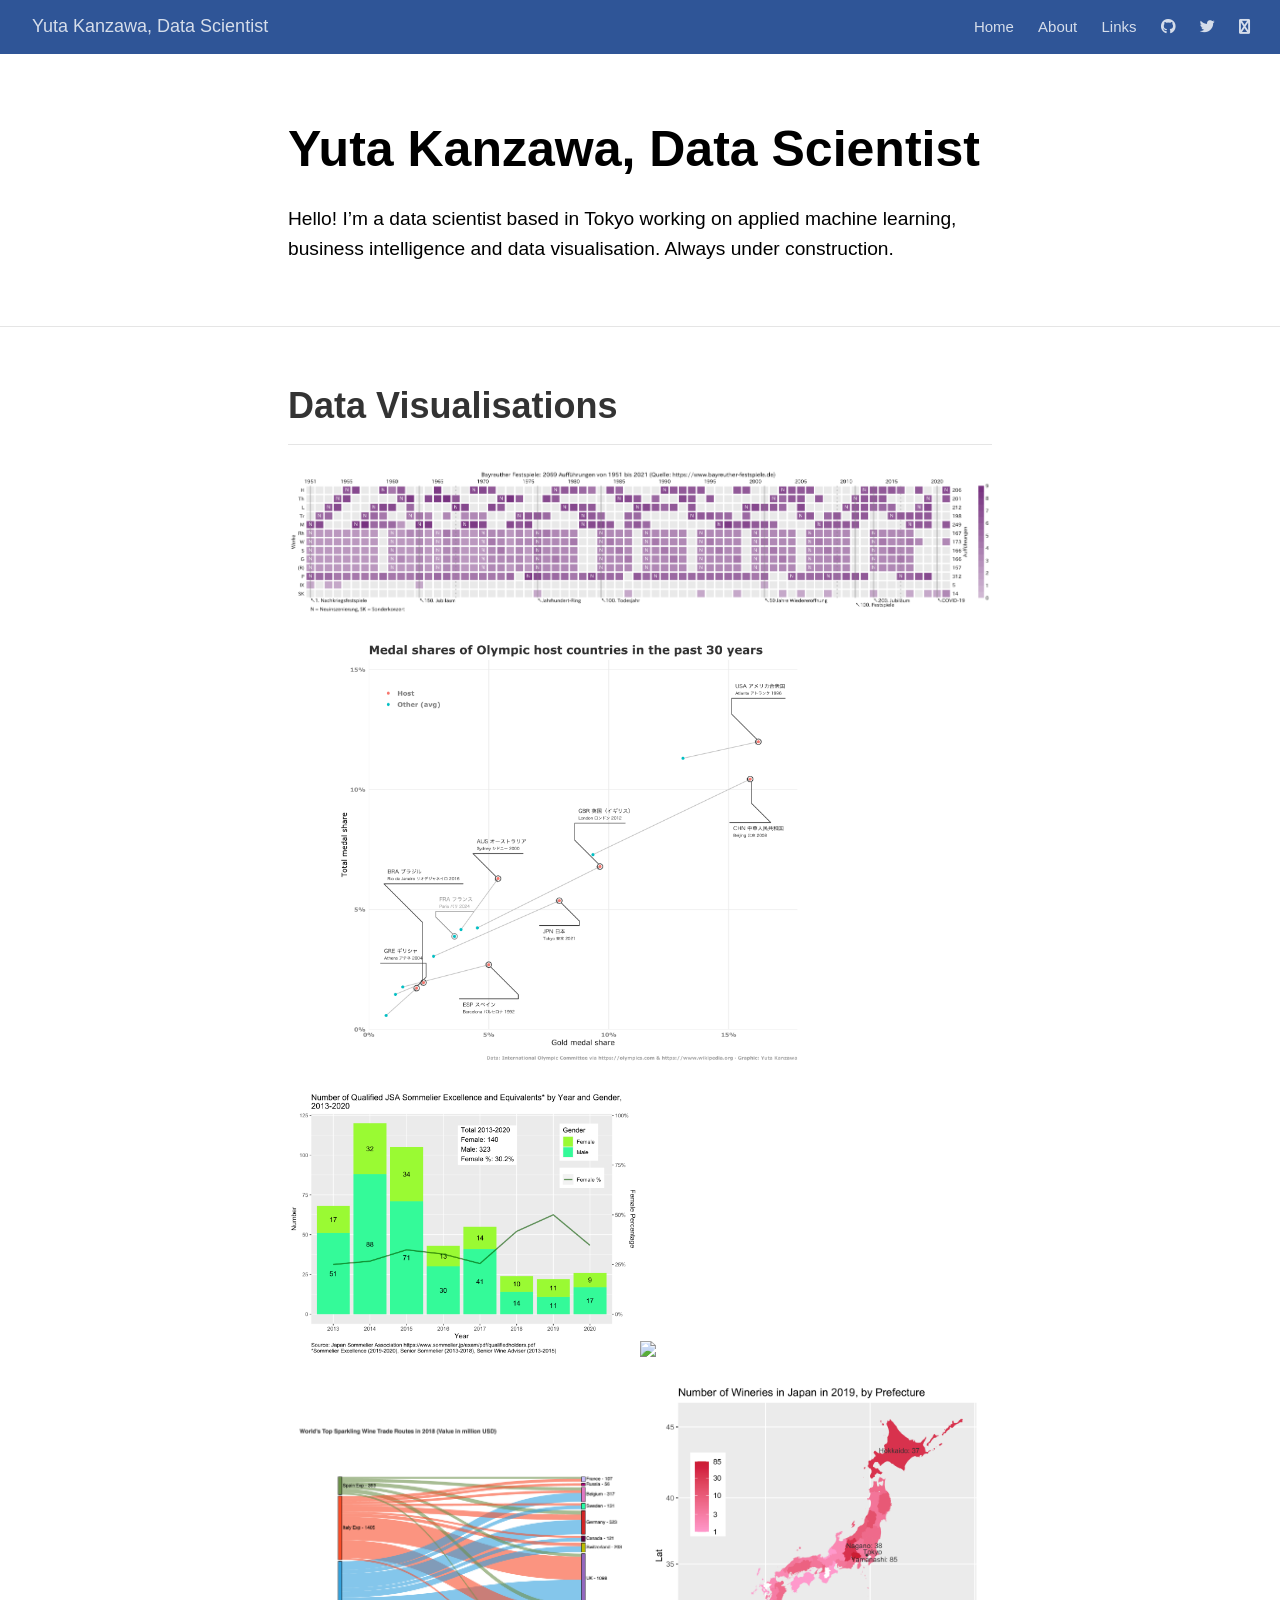
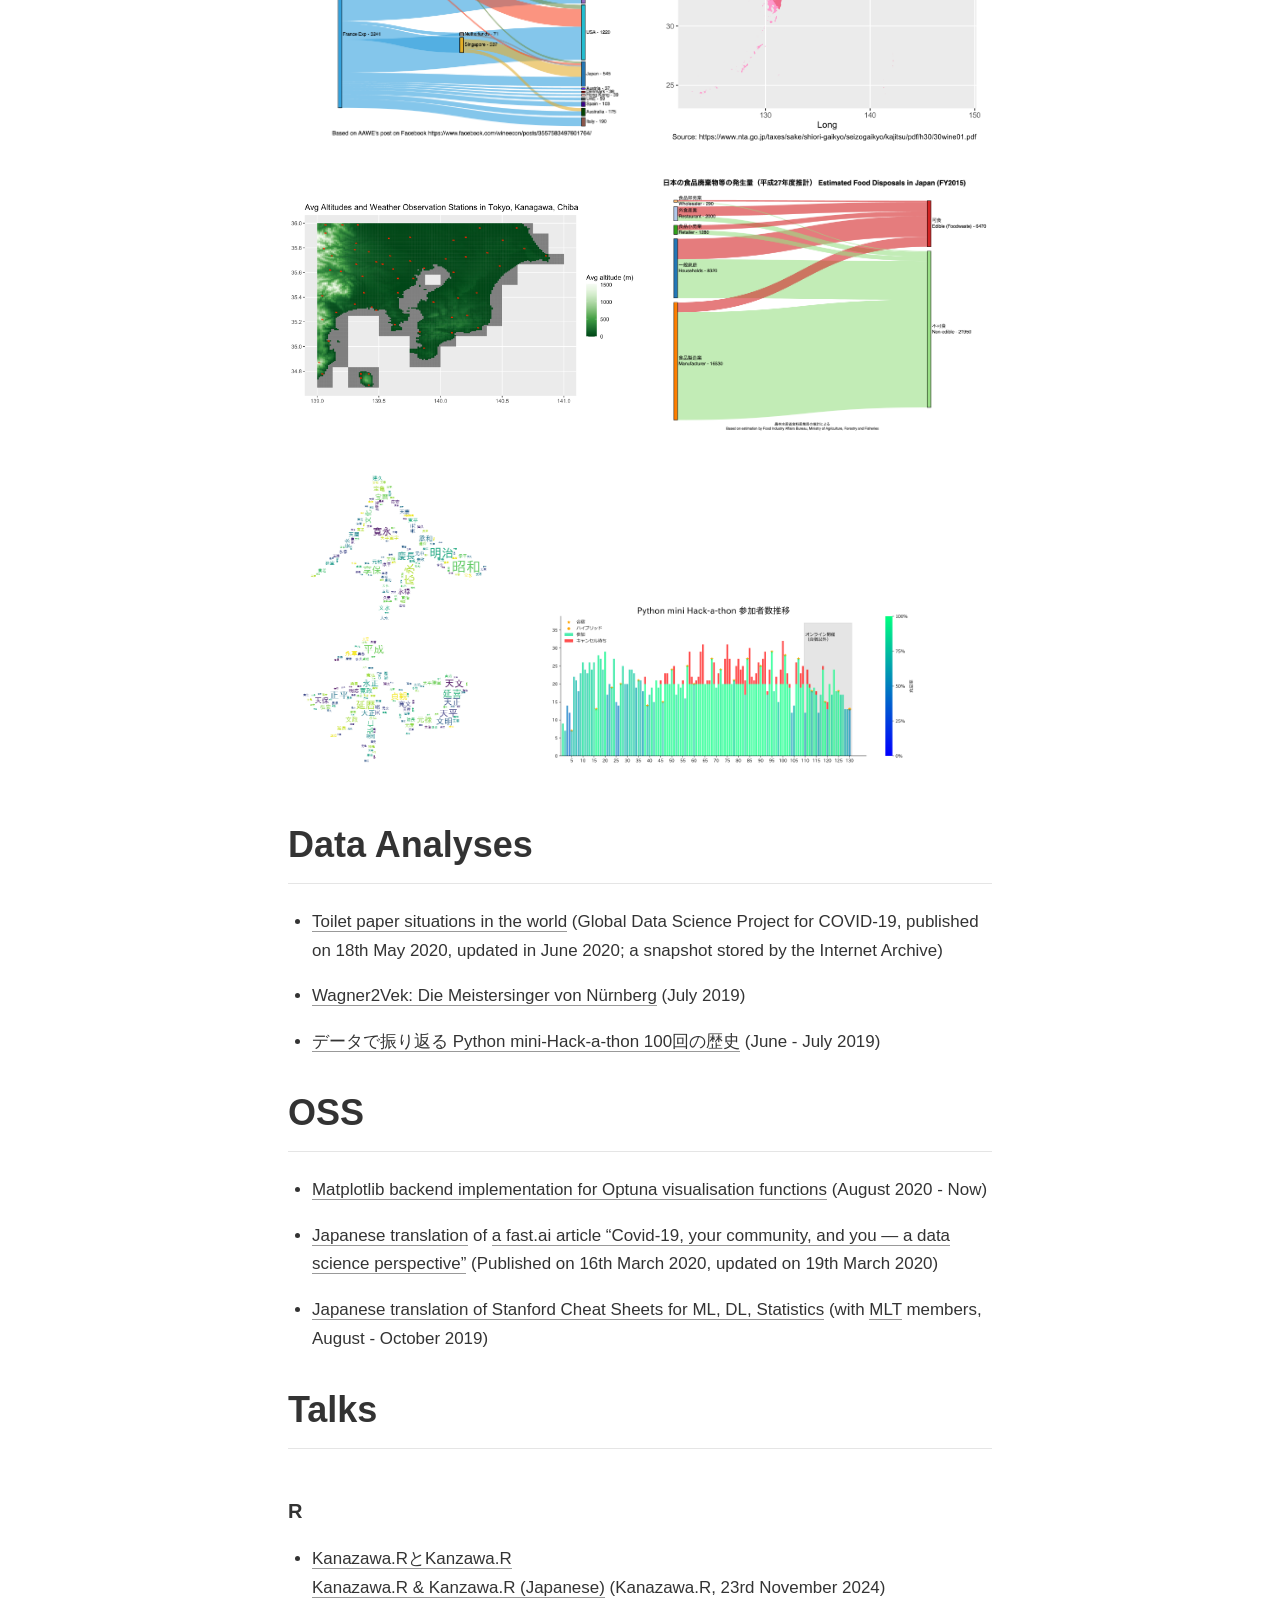
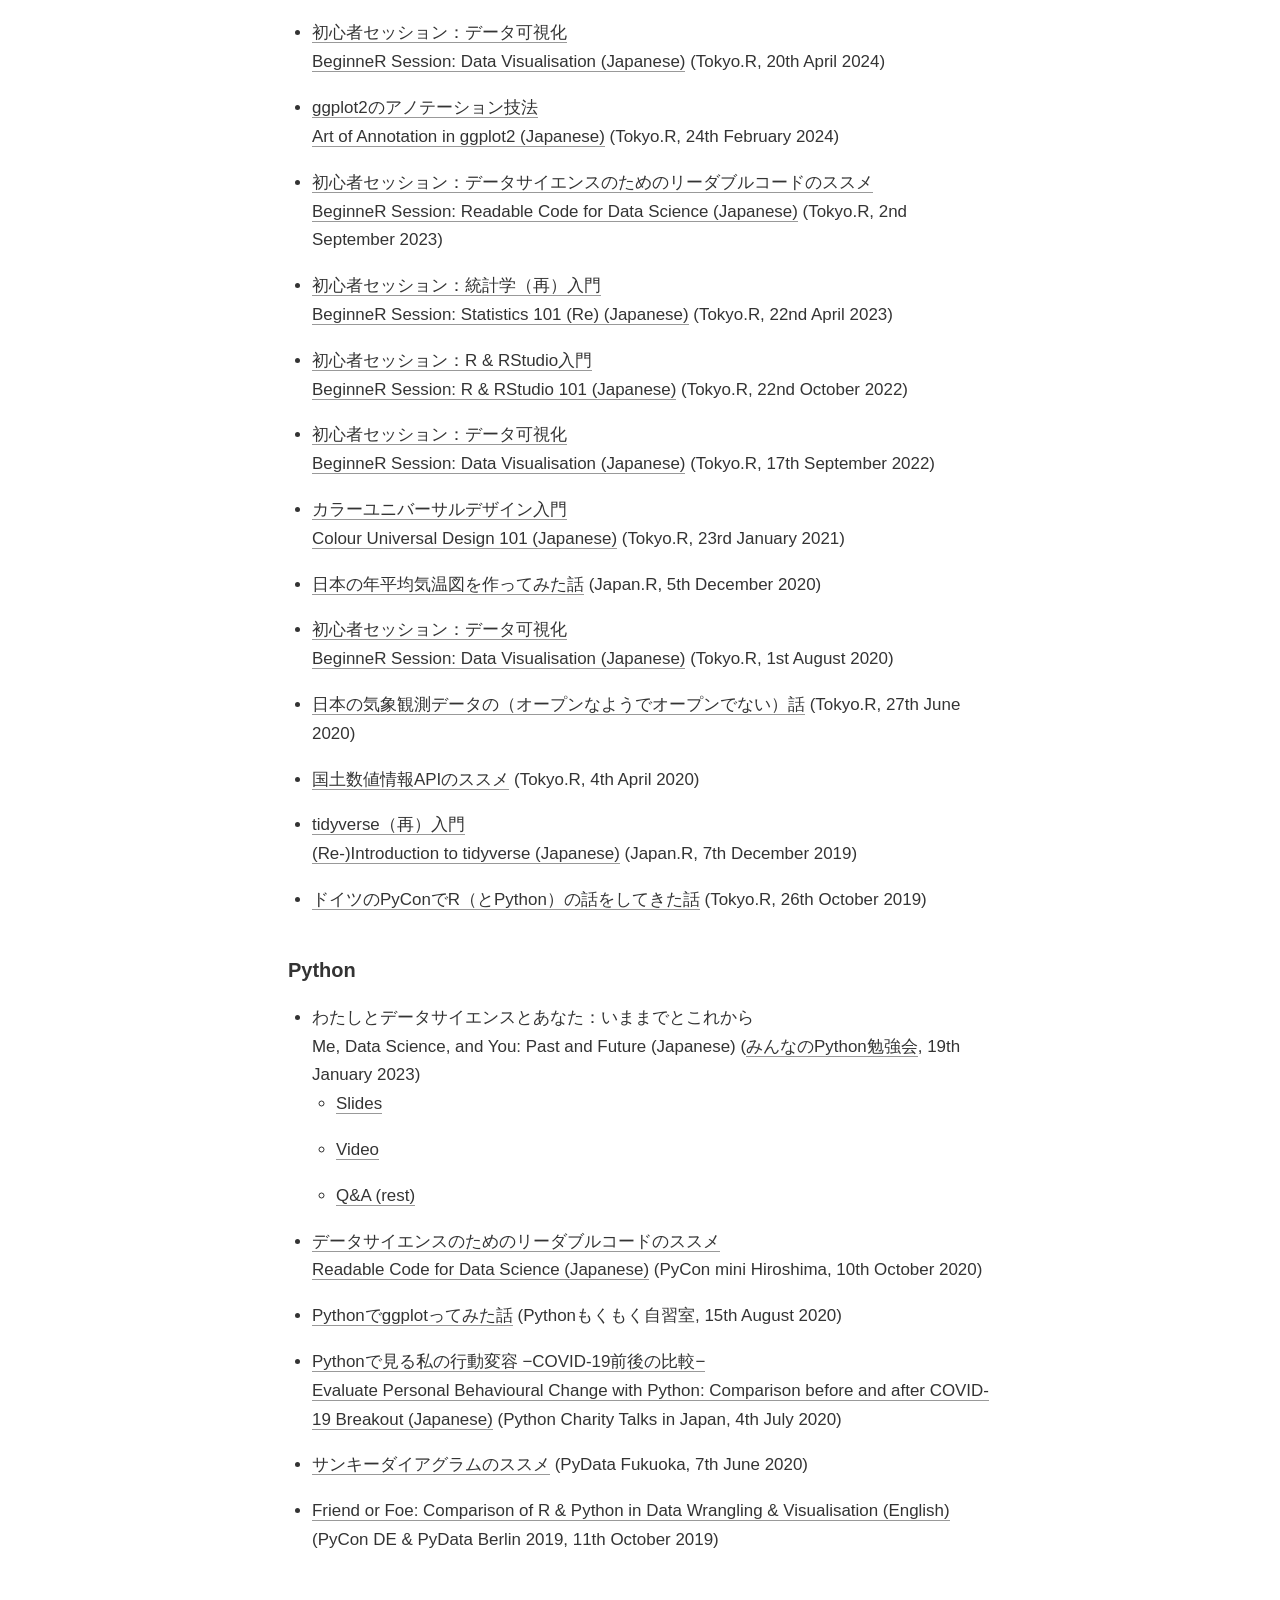
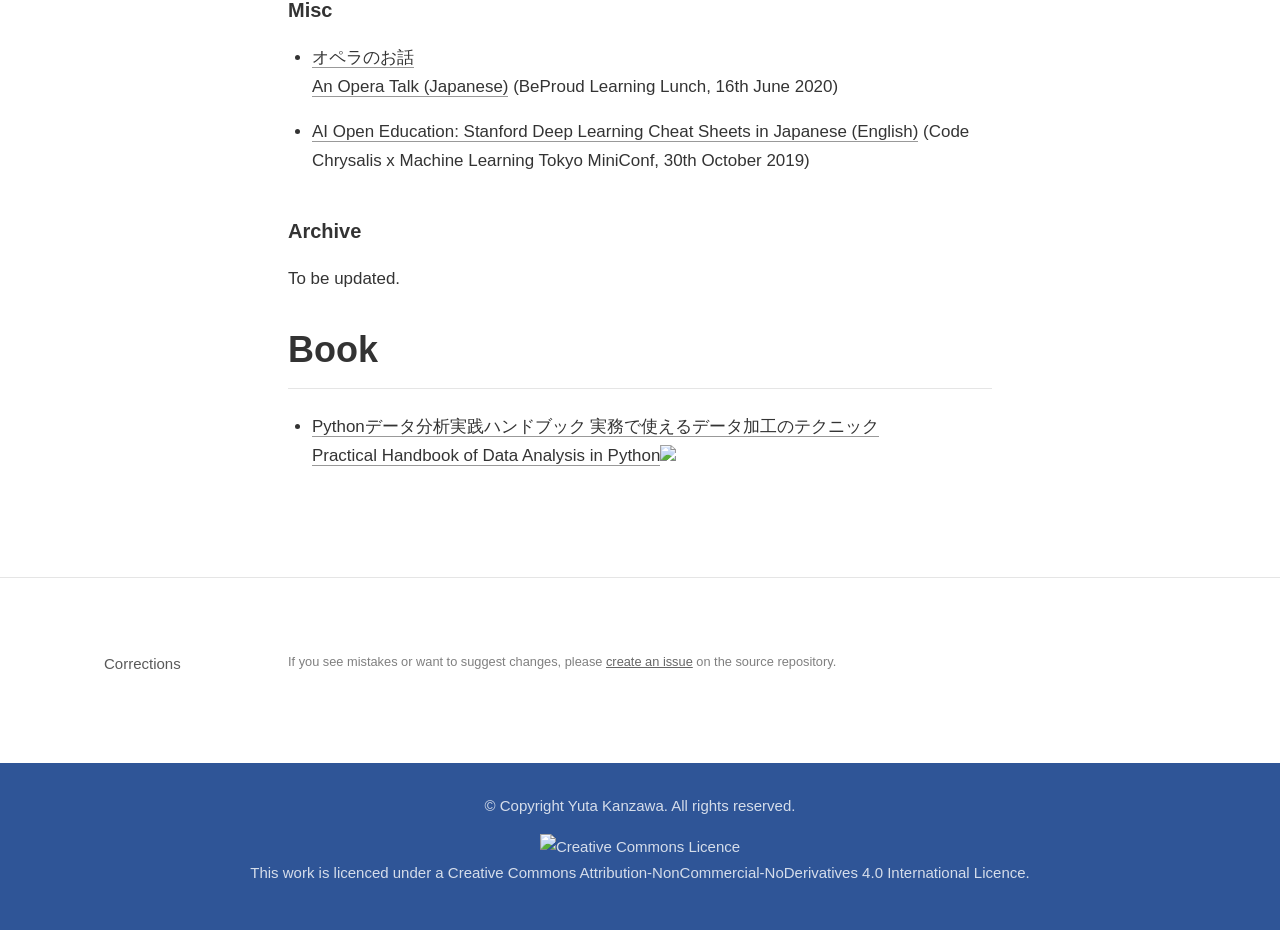
==== commit f91b7b0b: "Add Bluesky." ====
--- a/docs/index.html
+++ b/docs/index.html
@@ -458,8 +458,8 @@
   </style>
 
   <script src="site_libs/jquery-3.6.0/jquery-3.6.0.min.js"></script>
-  <link href="site_libs/font-awesome-6.4.2/css/all.min.css" rel="stylesheet"/>
-  <link href="site_libs/font-awesome-6.4.2/css/v4-shims.min.css" rel="stylesheet"/>
+  <link href="site_libs/font-awesome-6.5.2/css/all.min.css" rel="stylesheet"/>
+  <link href="site_libs/font-awesome-6.5.2/css/v4-shims.min.css" rel="stylesheet"/>
   <script src="site_libs/headroom-0.9.4/headroom.min.js"></script>
   <script src="site_libs/autocomplete-0.37.1/autocomplete.min.js"></script>
   <script src="site_libs/fuse-6.4.1/fuse.min.js"></script>
@@ -2099,7 +2099,7 @@
   </script>
 
   <!--/radix_placeholder_distill-->
-  <script src="site_libs/header-attrs-2.28/header-attrs.js"></script>
+  <script src="site_libs/header-attrs-2.29/header-attrs.js"></script>
   <script src="site_libs/popper-2.6.0/popper.min.js"></script>
   <link href="site_libs/tippy-6.2.7/tippy.css" rel="stylesheet" />
   <link href="site_libs/tippy-6.2.7/tippy-light-border.css" rel="stylesheet" />
@@ -2121,6 +2121,9 @@
   }
   .color-twitter {
     color: #1da1f2;
+  }
+  .color-bluesky {
+    color: #0085ff;
   }
   .color-note {
     color: #41C9B4;
@@ -2159,6 +2162,9 @@
 </a>
 <a href="https://twitter.com/yutakanzawa" aria-label="Twitter">
 <i class="fa fa-twitter" aria-hidden="true"></i>
+</a>
+<a href="https://bsky.app/profile/yutakanzawa.bsky.social" aria-label="Bluesky">
+<i class="fa fa-bluesky" aria-hidden="true"></i>
 </a>
 <a href="javascript:void(0);" class="nav-toggle">&#9776;</a>
 </div>
--- a/docs/site_libs/font-awesome-6.5.2/css/v4-shims.min.css
+++ b/docs/site_libs/font-awesome-6.5.2/css/v4-shims.min.css
@@ -0,0 +1,6 @@
+/*!
+ * Font Awesome Free 6.5.2 by @fontawesome - https://fontawesome.com
+ * License - https://fontawesome.com/license/free (Icons: CC BY 4.0, Fonts: SIL OFL 1.1, Code: MIT License)
+ * Copyright 2024 Fonticons, Inc.
+ */
+.fa.fa-glass:before{content:"\f000"}.fa.fa-envelope-o{font-family:"Font Awesome 6 Free";font-weight:400}.fa.fa-envelope-o:before{content:"\f0e0"}.fa.fa-star-o{font-family:"Font Awesome 6 Free";font-weight:400}.fa.fa-star-o:before{content:"\f005"}.fa.fa-close:before,.fa.fa-remove:before{content:"\f00d"}.fa.fa-gear:before{content:"\f013"}.fa.fa-trash-o{font-family:"Font Awesome 6 Free";font-weight:400}.fa.fa-trash-o:before{content:"\f2ed"}.fa.fa-home:before{content:"\f015"}.fa.fa-file-o{font-family:"Font Awesome 6 Free";font-weight:400}.fa.fa-file-o:before{content:"\f15b"}.fa.fa-clock-o{font-family:"Font Awesome 6 Free";font-weight:400}.fa.fa-clock-o:before{content:"\f017"}.fa.fa-arrow-circle-o-down{font-family:"Font Awesome 6 Free";font-weight:400}.fa.fa-arrow-circle-o-down:before{content:"\f358"}.fa.fa-arrow-circle-o-up{font-family:"Font Awesome 6 Free";font-weight:400}.fa.fa-arrow-circle-o-up:before{content:"\f35b"}.fa.fa-play-circle-o{font-family:"Font Awesome 6 Free";font-weight:400}.fa.fa-play-circle-o:before{content:"\f144"}.fa.fa-repeat:before,.fa.fa-rotate-right:before{content:"\f01e"}.fa.fa-refresh:before{content:"\f021"}.fa.fa-list-alt{font-family:"Font Awesome 6 Free";font-weight:400}.fa.fa-list-alt:before{content:"\f022"}.fa.fa-dedent:before{content:"\f03b"}.fa.fa-video-camera:before{content:"\f03d"}.fa.fa-picture-o{font-family:"Font Awesome 6 Free";font-weight:400}.fa.fa-picture-o:before{content:"\f03e"}.fa.fa-photo{font-family:"Font Awesome 6 Free";font-weight:400}.fa.fa-photo:before{content:"\f03e"}.fa.fa-image{font-family:"Font Awesome 6 Free";font-weight:400}.fa.fa-image:before{content:"\f03e"}.fa.fa-map-marker:before{content:"\f3c5"}.fa.fa-pencil-square-o{font-family:"Font Awesome 6 Free";font-weight:400}.fa.fa-pencil-square-o:before{content:"\f044"}.fa.fa-edit{font-family:"Font Awesome 6 Free";font-weight:400}.fa.fa-edit:before{content:"\f044"}.fa.fa-share-square-o:before{content:"\f14d"}.fa.fa-check-square-o{font-family:"Font Awesome 6 Free";font-weight:400}.fa.fa-check-square-o:before{content:"\f14a"}.fa.fa-arrows:before{content:"\f0b2"}.fa.fa-times-circle-o{font-family:"Font Awesome 6 Free";font-weight:400}.fa.fa-times-circle-o:before{content:"\f057"}.fa.fa-check-circle-o{font-family:"Font Awesome 6 Free";font-weight:400}.fa.fa-check-circle-o:before{content:"\f058"}.fa.fa-mail-forward:before{content:"\f064"}.fa.fa-expand:before{content:"\f424"}.fa.fa-compress:before{content:"\f422"}.fa.fa-eye,.fa.fa-eye-slash{font-family:"Font Awesome 6 Free";font-weight:400}.fa.fa-warning:before{content:"\f071"}.fa.fa-calendar:before{content:"\f073"}.fa.fa-arrows-v:before{content:"\f338"}.fa.fa-arrows-h:before{content:"\f337"}.fa.fa-bar-chart-o:before,.fa.fa-bar-chart:before{content:"\e0e3"}.fa.fa-twitter-square{font-family:"Font Awesome 6 Brands";font-weight:400}.fa.fa-twitter-square:before{content:"\f081"}.fa.fa-facebook-square{font-family:"Font Awesome 6 Brands";font-weight:400}.fa.fa-facebook-square:before{content:"\f082"}.fa.fa-gears:before{content:"\f085"}.fa.fa-thumbs-o-up{font-family:"Font Awesome 6 Free";font-weight:400}.fa.fa-thumbs-o-up:before{content:"\f164"}.fa.fa-thumbs-o-down{font-family:"Font Awesome 6 Free";font-weight:400}.fa.fa-thumbs-o-down:before{content:"\f165"}.fa.fa-heart-o{font-family:"Font Awesome 6 Free";font-weight:400}.fa.fa-heart-o:before{content:"\f004"}.fa.fa-sign-out:before{content:"\f2f5"}.fa.fa-linkedin-square{font-family:"Font Awesome 6 Brands";font-weight:400}.fa.fa-linkedin-square:before{content:"\f08c"}.fa.fa-thumb-tack:before{content:"\f08d"}.fa.fa-external-link:before{content:"\f35d"}.fa.fa-sign-in:before{content:"\f2f6"}.fa.fa-github-square{font-family:"Font Awesome 6 Brands";font-weight:400}.fa.fa-github-square:before{content:"\f092"}.fa.fa-lemon-o{font-family:"Font Awesome 6 Free";font-weight:400}.fa.fa-lemon-o:before{content:"\f094"}.fa.fa-square-o{font-family:"Font Awesome 6 Free";font-weight:400}.fa.fa-square-o:before{content:"\f0c8"}.fa.fa-bookmark-o{font-family:"Font Awesome 6 Free";font-weight:400}.fa.fa-bookmark-o:before{content:"\f02e"}.fa.fa-facebook,.fa.fa-twitter{font-family:"Font Awesome 6 Brands";font-weight:400}.fa.fa-facebook:before{content:"\f39e"}.fa.fa-facebook-f{font-family:"Font Awesome 6 Brands";font-weight:400}.fa.fa-facebook-f:before{content:"\f39e"}.fa.fa-github{font-family:"Font Awesome 6 Brands";font-weight:400}.fa.fa-credit-card{font-family:"Font Awesome 6 Free";font-weight:400}.fa.fa-feed:before{content:"\f09e"}.fa.fa-hdd-o{font-family:"Font Awesome 6 Free";font-weight:400}.fa.fa-hdd-o:before{content:"\f0a0"}.fa.fa-hand-o-right{font-family:"Font Awesome 6 Free";font-weight:400}.fa.fa-hand-o-right:before{content:"\f0a4"}.fa.fa-hand-o-left{font-family:"Font Awesome 6 Free";font-weight:400}.fa.fa-hand-o-left:before{content:"\f0a5"}.fa.fa-hand-o-up{font-family:"Font Awesome 6 Free";font-weight:400}.fa.fa-hand-o-up:before{content:"\f0a6"}.fa.fa-hand-o-down{font-family:"Font Awesome 6 Free";font-weight:400}.fa.fa-hand-o-down:before{content:"\f0a7"}.fa.fa-globe:before{content:"\f57d"}.fa.fa-tasks:before{content:"\f828"}.fa.fa-arrows-alt:before{content:"\f31e"}.fa.fa-group:before{content:"\f0c0"}.fa.fa-chain:before{content:"\f0c1"}.fa.fa-cut:before{content:"\f0c4"}.fa.fa-files-o{font-family:"Font Awesome 6 Free";font-weight:400}.fa.fa-files-o:before{content:"\f0c5"}.fa.fa-floppy-o{font-family:"Font Awesome 6 Free";font-weight:400}.fa.fa-floppy-o:before{content:"\f0c7"}.fa.fa-save{font-family:"Font Awesome 6 Free";font-weight:400}.fa.fa-save:before{content:"\f0c7"}.fa.fa-navicon:before,.fa.fa-reorder:before{content:"\f0c9"}.fa.fa-magic:before{content:"\e2ca"}.fa.fa-pinterest,.fa.fa-pinterest-square{font-family:"Font Awesome 6 Brands";font-weight:400}.fa.fa-pinterest-square:before{content:"\f0d3"}.fa.fa-google-plus-square{font-family:"Font Awesome 6 Brands";font-weight:400}.fa.fa-google-plus-square:before{content:"\f0d4"}.fa.fa-google-plus{font-family:"Font Awesome 6 Brands";font-weight:400}.fa.fa-google-plus:before{content:"\f0d5"}.fa.fa-money:before{content:"\f3d1"}.fa.fa-unsorted:before{content:"\f0dc"}.fa.fa-sort-desc:before{content:"\f0dd"}.fa.fa-sort-asc:before{content:"\f0de"}.fa.fa-linkedin{font-family:"Font Awesome 6 Brands";font-weight:400}.fa.fa-linkedin:before{content:"\f0e1"}.fa.fa-rotate-left:before{content:"\f0e2"}.fa.fa-legal:before{content:"\f0e3"}.fa.fa-dashboard:before,.fa.fa-tachometer:before{content:"\f625"}.fa.fa-comment-o{font-family:"Font Awesome 6 Free";font-weight:400}.fa.fa-comment-o:before{content:"\f075"}.fa.fa-comments-o{font-family:"Font Awesome 6 Free";font-weight:400}.fa.fa-comments-o:before{content:"\f086"}.fa.fa-flash:before{content:"\f0e7"}.fa.fa-clipboard:before{content:"\f0ea"}.fa.fa-lightbulb-o{font-family:"Font Awesome 6 Free";font-weight:400}.fa.fa-lightbulb-o:before{content:"\f0eb"}.fa.fa-exchange:before{content:"\f362"}.fa.fa-cloud-download:before{content:"\f0ed"}.fa.fa-cloud-upload:before{content:"\f0ee"}.fa.fa-bell-o{font-family:"Font Awesome 6 Free";font-weight:400}.fa.fa-bell-o:before{content:"\f0f3"}.fa.fa-cutlery:before{content:"\f2e7"}.fa.fa-file-text-o{font-family:"Font Awesome 6 Free";font-weight:400}.fa.fa-file-text-o:before{content:"\f15c"}.fa.fa-building-o{font-family:"Font Awesome 6 Free";font-weight:400}.fa.fa-building-o:before{content:"\f1ad"}.fa.fa-hospital-o{font-family:"Font Awesome 6 Free";font-weight:400}.fa.fa-hospital-o:before{content:"\f0f8"}.fa.fa-tablet:before{content:"\f3fa"}.fa.fa-mobile-phone:before,.fa.fa-mobile:before{content:"\f3cd"}.fa.fa-circle-o{font-family:"Font Awesome 6 Free";font-weight:400}.fa.fa-circle-o:before{content:"\f111"}.fa.fa-mail-reply:before{content:"\f3e5"}.fa.fa-github-alt{font-family:"Font Awesome 6 Brands";font-weight:400}.fa.fa-folder-o{font-family:"Font Awesome 6 Free";font-weight:400}.fa.fa-folder-o:before{content:"\f07b"}.fa.fa-folder-open-o{font-family:"Font Awesome 6 Free";font-weight:400}.fa.fa-folder-open-o:before{content:"\f07c"}.fa.fa-smile-o{font-family:"Font Awesome 6 Free";font-weight:400}.fa.fa-smile-o:before{content:"\f118"}.fa.fa-frown-o{font-family:"Font Awesome 6 Free";font-weight:400}.fa.fa-frown-o:before{content:"\f119"}.fa.fa-meh-o{font-family:"Font Awesome 6 Free";font-weight:400}.fa.fa-meh-o:before{content:"\f11a"}.fa.fa-keyboard-o{font-family:"Font Awesome 6 Free";font-weight:400}.fa.fa-keyboard-o:before{content:"\f11c"}.fa.fa-flag-o{font-family:"Font Awesome 6 Free";font-weight:400}.fa.fa-flag-o:before{content:"\f024"}.fa.fa-mail-reply-all:before{content:"\f122"}.fa.fa-star-half-o{font-family:"Font Awesome 6 Free";font-weight:400}.fa.fa-star-half-o:before{content:"\f5c0"}.fa.fa-star-half-empty{font-family:"Font Awesome 6 Free";font-weight:400}.fa.fa-star-half-empty:before{content:"\f5c0"}.fa.fa-star-half-full{font-family:"Font Awesome 6 Free";font-weight:400}.fa.fa-star-half-full:before{content:"\f5c0"}.fa.fa-code-fork:before{content:"\f126"}.fa.fa-chain-broken:before,.fa.fa-unlink:before{content:"\f127"}.fa.fa-calendar-o{font-family:"Font Awesome 6 Free";font-weight:400}.fa.fa-calendar-o:before{content:"\f133"}.fa.fa-css3,.fa.fa-html5,.fa.fa-maxcdn{font-family:"Font Awesome 6 Brands";font-weight:400}.fa.fa-unlock-alt:before{content:"\f09c"}.fa.fa-minus-square-o{font-family:"Font Awesome 6 Free";font-weight:400}.fa.fa-minus-square-o:before{content:"\f146"}.fa.fa-level-up:before{content:"\f3bf"}.fa.fa-level-down:before{content:"\f3be"}.fa.fa-pencil-square:before{content:"\f14b"}.fa.fa-external-link-square:before{content:"\f360"}.fa.fa-compass{font-family:"Font Awesome 6 Free";font-weight:400}.fa.fa-caret-square-o-down{font-family:"Font Awesome 6 Free";font-weight:400}.fa.fa-caret-square-o-down:before{content:"\f150"}.fa.fa-toggle-down{font-family:"Font Awesome 6 Free";font-weight:400}.fa.fa-toggle-down:before{content:"\f150"}.fa.fa-caret-square-o-up{font-family:"Font Awesome 6 Free";font-weight:400}.fa.fa-caret-square-o-up:before{content:"\f151"}.fa.fa-toggle-up{font-family:"Font Awesome 6 Free";font-weight:400}.fa.fa-toggle-up:before{content:"\f151"}.fa.fa-caret-square-o-right{font-family:"Font Awesome 6 Free";font-weight:400}.fa.fa-caret-square-o-right:before{content:"\f152"}.fa.fa-toggle-right{font-family:"Font Awesome 6 Free";font-weight:400}.fa.fa-toggle-right:before{content:"\f152"}.fa.fa-eur:before,.fa.fa-euro:before{content:"\f153"}.fa.fa-gbp:before{content:"\f154"}.fa.fa-dollar:before,.fa.fa-usd:before{content:"\24"}.fa.fa-inr:before,.fa.fa-rupee:before{content:"\e1bc"}.fa.fa-cny:before,.fa.fa-jpy:before,.fa.fa-rmb:before,.fa.fa-yen:before{content:"\f157"}.fa.fa-rouble:before,.fa.fa-rub:before,.fa.fa-ruble:before{content:"\f158"}.fa.fa-krw:before,.fa.fa-won:before{content:"\f159"}.fa.fa-bitcoin,.fa.fa-btc{font-family:"Font Awesome 6 Brands";font-weight:400}.fa.fa-bitcoin:before{content:"\f15a"}.fa.fa-file-text:before{content:"\f15c"}.fa.fa-sort-alpha-asc:before{content:"\f15d"}.fa.fa-sort-alpha-desc:before{content:"\f881"}.fa.fa-sort-amount-asc:before{content:"\f884"}.fa.fa-sort-amount-desc:before{content:"\f160"}.fa.fa-sort-numeric-asc:before{content:"\f162"}.fa.fa-sort-numeric-desc:before{content:"\f886"}.fa.fa-youtube-square{font-family:"Font Awesome 6 Brands";font-weight:400}.fa.fa-youtube-square:before{content:"\f431"}.fa.fa-xing,.fa.fa-xing-square,.fa.fa-youtube{font-family:"Font Awesome 6 Brands";font-weight:400}.fa.fa-xing-square:before{content:"\f169"}.fa.fa-youtube-play{font-family:"Font Awesome 6 Brands";font-weight:400}.fa.fa-youtube-play:before{content:"\f167"}.fa.fa-adn,.fa.fa-bitbucket,.fa.fa-bitbucket-square,.fa.fa-dropbox,.fa.fa-flickr,.fa.fa-instagram,.fa.fa-stack-overflow{font-family:"Font Awesome 6 Brands";font-weight:400}.fa.fa-bitbucket-square:before{content:"\f171"}.fa.fa-tumblr,.fa.fa-tumblr-square{font-family:"Font Awesome 6 Brands";font-weight:400}.fa.fa-tumblr-square:before{content:"\f174"}.fa.fa-long-arrow-down:before{content:"\f309"}.fa.fa-long-arrow-up:before{content:"\f30c"}.fa.fa-long-arrow-left:before{content:"\f30a"}.fa.fa-long-arrow-right:before{content:"\f30b"}.fa.fa-android,.fa.fa-apple,.fa.fa-dribbble,.fa.fa-foursquare,.fa.fa-gittip,.fa.fa-gratipay,.fa.fa-linux,.fa.fa-skype,.fa.fa-trello,.fa.fa-windows{font-family:"Font Awesome 6 Brands";font-weight:400}.fa.fa-gittip:before{content:"\f184"}.fa.fa-sun-o{font-family:"Font Awesome 6 Free";font-weight:400}.fa.fa-sun-o:before{content:"\f185"}.fa.fa-moon-o{font-family:"Font Awesome 6 Free";font-weight:400}.fa.fa-moon-o:before{content:"\f186"}.fa.fa-pagelines,.fa.fa-renren,.fa.fa-stack-exchange,.fa.fa-vk,.fa.fa-weibo{font-family:"Font Awesome 6 Brands";font-weight:400}.fa.fa-arrow-circle-o-right{font-family:"Font Awesome 6 Free";font-weight:400}.fa.fa-arrow-circle-o-right:before{content:"\f35a"}.fa.fa-arrow-circle-o-left{font-family:"Font Awesome 6 Free";font-weight:400}.fa.fa-arrow-circle-o-left:before{content:"\f359"}.fa.fa-caret-square-o-left{font-family:"Font Awesome 6 Free";font-weight:400}.fa.fa-caret-square-o-left:before{content:"\f191"}.fa.fa-toggle-left{font-family:"Font Awesome 6 Free";font-weight:400}.fa.fa-toggle-left:before{content:"\f191"}.fa.fa-dot-circle-o{font-family:"Font Awesome 6 Free";font-weight:400}.fa.fa-dot-circle-o:before{content:"\f192"}.fa.fa-vimeo-square{font-family:"Font Awesome 6 Brands";font-weight:400}.fa.fa-vimeo-square:before{content:"\f194"}.fa.fa-try:before,.fa.fa-turkish-lira:before{content:"\e2bb"}.fa.fa-plus-square-o{font-family:"Font Awesome 6 Free";font-weight:400}.fa.fa-plus-square-o:before{content:"\f0fe"}.fa.fa-openid,.fa.fa-slack,.fa.fa-wordpress{font-family:"Font Awesome 6 Brands";font-weight:400}.fa.fa-bank:before,.fa.fa-institution:before{content:"\f19c"}.fa.fa-mortar-board:before{content:"\f19d"}.fa.fa-google,.fa.fa-reddit,.fa.fa-reddit-square,.fa.fa-yahoo{font-family:"Font Awesome 6 Brands";font-weight:400}.fa.fa-reddit-square:before{content:"\f1a2"}.fa.fa-behance,.fa.fa-behance-square,.fa.fa-delicious,.fa.fa-digg,.fa.fa-drupal,.fa.fa-joomla,.fa.fa-pied-piper-alt,.fa.fa-pied-piper-pp,.fa.fa-stumbleupon,.fa.fa-stumbleupon-circle{font-family:"Font Awesome 6 Brands";font-weight:400}.fa.fa-behance-square:before{content:"\f1b5"}.fa.fa-steam,.fa.fa-steam-square{font-family:"Font Awesome 6 Brands";font-weight:400}.fa.fa-steam-square:before{content:"\f1b7"}.fa.fa-automobile:before{content:"\f1b9"}.fa.fa-cab:before{content:"\f1ba"}.fa.fa-deviantart,.fa.fa-soundcloud,.fa.fa-spotify{font-family:"Font Awesome 6 Brands";font-weight:400}.fa.fa-file-pdf-o{font-family:"Font Awesome 6 Free";font-weight:400}.fa.fa-file-pdf-o:before{content:"\f1c1"}.fa.fa-file-word-o{font-family:"Font Awesome 6 Free";font-weight:400}.fa.fa-file-word-o:before{content:"\f1c2"}.fa.fa-file-excel-o{font-family:"Font Awesome 6 Free";font-weight:400}.fa.fa-file-excel-o:before{content:"\f1c3"}.fa.fa-file-powerpoint-o{font-family:"Font Awesome 6 Free";font-weight:400}.fa.fa-file-powerpoint-o:before{content:"\f1c4"}.fa.fa-file-image-o{font-family:"Font Awesome 6 Free";font-weight:400}.fa.fa-file-image-o:before{content:"\f1c5"}.fa.fa-file-photo-o{font-family:"Font Awesome 6 Free";font-weight:400}.fa.fa-file-photo-o:before{content:"\f1c5"}.fa.fa-file-picture-o{font-family:"Font Awesome 6 Free";font-weight:400}.fa.fa-file-picture-o:before{content:"\f1c5"}.fa.fa-file-archive-o{font-family:"Font Awesome 6 Free";font-weight:400}.fa.fa-file-archive-o:before{content:"\f1c6"}.fa.fa-file-zip-o{font-family:"Font Awesome 6 Free";font-weight:400}.fa.fa-file-zip-o:before{content:"\f1c6"}.fa.fa-file-audio-o{font-family:"Font Awesome 6 Free";font-weight:400}.fa.fa-file-audio-o:before{content:"\f1c7"}.fa.fa-file-sound-o{font-family:"Font Awesome 6 Free";font-weight:400}.fa.fa-file-sound-o:before{content:"\f1c7"}.fa.fa-file-video-o{font-family:"Font Awesome 6 Free";font-weight:400}.fa.fa-file-video-o:before{content:"\f1c8"}.fa.fa-file-movie-o{font-family:"Font Awesome 6 Free";font-weight:400}.fa.fa-file-movie-o:before{content:"\f1c8"}.fa.fa-file-code-o{font-family:"Font Awesome 6 Free";font-weight:400}.fa.fa-file-code-o:before{content:"\f1c9"}.fa.fa-codepen,.fa.fa-jsfiddle,.fa.fa-vine{font-family:"Font Awesome 6 Brands";font-weight:400}.fa.fa-life-bouy:before,.fa.fa-life-buoy:before,.fa.fa-life-saver:before,.fa.fa-support:before{content:"\f1cd"}.fa.fa-circle-o-notch:before{content:"\f1ce"}.fa.fa-ra,.fa.fa-rebel{font-family:"Font Awesome 6 Brands";font-weight:400}.fa.fa-ra:before{content:"\f1d0"}.fa.fa-resistance{font-family:"Font Awesome 6 Brands";font-weight:400}.fa.fa-resistance:before{content:"\f1d0"}.fa.fa-empire,.fa.fa-ge{font-family:"Font Awesome 6 Brands";font-weight:400}.fa.fa-ge:before{content:"\f1d1"}.fa.fa-git-square{font-family:"Font Awesome 6 Brands";font-weight:400}.fa.fa-git-square:before{content:"\f1d2"}.fa.fa-git,.fa.fa-hacker-news,.fa.fa-y-combinator-square{font-family:"Font Awesome 6 Brands";font-weight:400}.fa.fa-y-combinator-square:before{content:"\f1d4"}.fa.fa-yc-square{font-family:"Font Awesome 6 Brands";font-weight:400}.fa.fa-yc-square:before{content:"\f1d4"}.fa.fa-qq,.fa.fa-tencent-weibo,.fa.fa-wechat,.fa.fa-weixin{font-family:"Font Awesome 6 Brands";font-weight:400}.fa.fa-wechat:before{content:"\f1d7"}.fa.fa-send:before{content:"\f1d8"}.fa.fa-paper-plane-o{font-family:"Font Awesome 6 Free";font-weight:400}.fa.fa-paper-plane-o:before{content:"\f1d8"}.fa.fa-send-o{font-family:"Font Awesome 6 Free";font-weight:400}.fa.fa-send-o:before{content:"\f1d8"}.fa.fa-circle-thin{font-family:"Font Awesome 6 Free";font-weight:400}.fa.fa-circle-thin:before{content:"\f111"}.fa.fa-header:before{content:"\f1dc"}.fa.fa-futbol-o{font-family:"Font Awesome 6 Free";font-weight:400}.fa.fa-futbol-o:before{content:"\f1e3"}.fa.fa-soccer-ball-o{font-family:"Font Awesome 6 Free";font-weight:400}.fa.fa-soccer-ball-o:before{content:"\f1e3"}.fa.fa-slideshare,.fa.fa-twitch,.fa.fa-yelp{font-family:"Font Awesome 6 Brands";font-weight:400}.fa.fa-newspaper-o{font-family:"Font Awesome 6 Free";font-weight:400}.fa.fa-newspaper-o:before{content:"\f1ea"}.fa.fa-cc-amex,.fa.fa-cc-discover,.fa.fa-cc-mastercard,.fa.fa-cc-paypal,.fa.fa-cc-stripe,.fa.fa-cc-visa,.fa.fa-google-wallet,.fa.fa-paypal{font-family:"Font Awesome 6 Brands";font-weight:400}.fa.fa-bell-slash-o{font-family:"Font Awesome 6 Free";font-weight:400}.fa.fa-bell-slash-o:before{content:"\f1f6"}.fa.fa-trash:before{content:"\f2ed"}.fa.fa-copyright{font-family:"Font Awesome 6 Free";font-weight:400}.fa.fa-eyedropper:before{content:"\f1fb"}.fa.fa-area-chart:before{content:"\f1fe"}.fa.fa-pie-chart:before{content:"\f200"}.fa.fa-line-chart:before{content:"\f201"}.fa.fa-lastfm,.fa.fa-lastfm-square{font-family:"Font Awesome 6 Brands";font-weight:400}.fa.fa-lastfm-square:before{content:"\f203"}.fa.fa-angellist,.fa.fa-ioxhost{font-family:"Font Awesome 6 Brands";font-weight:400}.fa.fa-cc{font-family:"Font Awesome 6 Free";font-weight:400}.fa.fa-cc:before{content:"\f20a"}.fa.fa-ils:before,.fa.fa-shekel:before,.fa.fa-sheqel:before{content:"\f20b"}.fa.fa-buysellads,.fa.fa-connectdevelop,.fa.fa-dashcube,.fa.fa-forumbee,.fa.fa-leanpub,.fa.fa-sellsy,.fa.fa-shirtsinbulk,.fa.fa-simplybuilt,.fa.fa-skyatlas{font-family:"Font Awesome 6 Brands";font-weight:400}.fa.fa-diamond{font-family:"Font Awesome 6 Free";font-weight:400}.fa.fa-diamond:before{content:"\f3a5"}.fa.fa-intersex:before,.fa.fa-transgender:before{content:"\f224"}.fa.fa-transgender-alt:before{content:"\f225"}.fa.fa-facebook-official{font-family:"Font Awesome 6 Brands";font-weight:400}.fa.fa-facebook-official:before{content:"\f09a"}.fa.fa-pinterest-p,.fa.fa-whatsapp{font-family:"Font Awesome 6 Brands";font-weight:400}.fa.fa-hotel:before{content:"\f236"}.fa.fa-medium,.fa.fa-viacoin,.fa.fa-y-combinator,.fa.fa-yc{font-family:"Font Awesome 6 Brands";font-weight:400}.fa.fa-yc:before{content:"\f23b"}.fa.fa-expeditedssl,.fa.fa-opencart,.fa.fa-optin-monster{font-family:"Font Awesome 6 Brands";font-weight:400}.fa.fa-battery-4:before,.fa.fa-battery:before{content:"\f240"}.fa.fa-battery-3:before{content:"\f241"}.fa.fa-battery-2:before{content:"\f242"}.fa.fa-battery-1:before{content:"\f243"}.fa.fa-battery-0:before{content:"\f244"}.fa.fa-object-group,.fa.fa-object-ungroup,.fa.fa-sticky-note-o{font-family:"Font Awesome 6 Free";font-weight:400}.fa.fa-sticky-note-o:before{content:"\f249"}.fa.fa-cc-diners-club,.fa.fa-cc-jcb{font-family:"Font Awesome 6 Brands";font-weight:400}.fa.fa-clone{font-family:"Font Awesome 6 Free";font-weight:400}.fa.fa-hourglass-o:before{content:"\f254"}.fa.fa-hourglass-1:before{content:"\f251"}.fa.fa-hourglass-2:before{content:"\f252"}.fa.fa-hourglass-3:before{content:"\f253"}.fa.fa-hand-rock-o{font-family:"Font Awesome 6 Free";font-weight:400}.fa.fa-hand-rock-o:before{content:"\f255"}.fa.fa-hand-grab-o{font-family:"Font Awesome 6 Free";font-weight:400}.fa.fa-hand-grab-o:before{content:"\f255"}.fa.fa-hand-paper-o{font-family:"Font Awesome 6 Free";font-weight:400}.fa.fa-hand-paper-o:before{content:"\f256"}.fa.fa-hand-stop-o{font-family:"Font Awesome 6 Free";font-weight:400}.fa.fa-hand-stop-o:before{content:"\f256"}.fa.fa-hand-scissors-o{font-family:"Font Awesome 6 Free";font-weight:400}.fa.fa-hand-scissors-o:before{content:"\f257"}.fa.fa-hand-lizard-o{font-family:"Font Awesome 6 Free";font-weight:400}.fa.fa-hand-lizard-o:before{content:"\f258"}.fa.fa-hand-spock-o{font-family:"Font Awesome 6 Free";font-weight:400}.fa.fa-hand-spock-o:before{content:"\f259"}.fa.fa-hand-pointer-o{font-family:"Font Awesome 6 Free";font-weight:400}.fa.fa-hand-pointer-o:before{content:"\f25a"}.fa.fa-hand-peace-o{font-family:"Font Awesome 6 Free";font-weight:400}.fa.fa-hand-peace-o:before{content:"\f25b"}.fa.fa-registered{font-family:"Font Awesome 6 Free";font-weight:400}.fa.fa-creative-commons,.fa.fa-gg,.fa.fa-gg-circle,.fa.fa-odnoklassniki,.fa.fa-odnoklassniki-square{font-family:"Font Awesome 6 Brands";font-weight:400}.fa.fa-odnoklassniki-square:before{content:"\f264"}.fa.fa-chrome,.fa.fa-firefox,.fa.fa-get-pocket,.fa.fa-internet-explorer,.fa.fa-opera,.fa.fa-safari,.fa.fa-wikipedia-w{font-family:"Font Awesome 6 Brands";font-weight:400}.fa.fa-television:before{content:"\f26c"}.fa.fa-500px,.fa.fa-amazon,.fa.fa-contao{font-family:"Font Awesome 6 Brands";font-weight:400}.fa.fa-calendar-plus-o{font-family:"Font Awesome 6 Free";font-weight:400}.fa.fa-calendar-plus-o:before{content:"\f271"}.fa.fa-calendar-minus-o{font-family:"Font Awesome 6 Free";font-weight:400}.fa.fa-calendar-minus-o:before{content:"\f272"}.fa.fa-calendar-times-o{font-family:"Font Awesome 6 Free";font-weight:400}.fa.fa-calendar-times-o:before{content:"\f273"}.fa.fa-calendar-check-o{font-family:"Font Awesome 6 Free";font-weight:400}.fa.fa-calendar-check-o:before{content:"\f274"}.fa.fa-map-o{font-family:"Font Awesome 6 Free";font-weight:400}.fa.fa-map-o:before{content:"\f279"}.fa.fa-commenting:before{content:"\f4ad"}.fa.fa-commenting-o{font-family:"Font Awesome 6 Free";font-weight:400}.fa.fa-commenting-o:before{content:"\f4ad"}.fa.fa-houzz,.fa.fa-vimeo{font-family:"Font Awesome 6 Brands";font-weight:400}.fa.fa-vimeo:before{content:"\f27d"}.fa.fa-black-tie,.fa.fa-edge,.fa.fa-fonticons,.fa.fa-reddit-alien{font-family:"Font Awesome 6 Brands";font-weight:400}.fa.fa-credit-card-alt:before{content:"\f09d"}.fa.fa-codiepie,.fa.fa-fort-awesome,.fa.fa-mixcloud,.fa.fa-modx,.fa.fa-product-hunt,.fa.fa-scribd,.fa.fa-usb{font-family:"Font Awesome 6 Brands";font-weight:400}.fa.fa-pause-circle-o{font-family:"Font Awesome 6 Free";font-weight:400}.fa.fa-pause-circle-o:before{content:"\f28b"}.fa.fa-stop-circle-o{font-family:"Font Awesome 6 Free";font-weight:400}.fa.fa-stop-circle-o:before{content:"\f28d"}.fa.fa-bluetooth,.fa.fa-bluetooth-b,.fa.fa-envira,.fa.fa-gitlab,.fa.fa-wheelchair-alt,.fa.fa-wpbeginner,.fa.fa-wpforms{font-family:"Font Awesome 6 Brands";font-weight:400}.fa.fa-wheelchair-alt:before{content:"\f368"}.fa.fa-question-circle-o{font-family:"Font Awesome 6 Free";font-weight:400}.fa.fa-question-circle-o:before{content:"\f059"}.fa.fa-volume-control-phone:before{content:"\f2a0"}.fa.fa-asl-interpreting:before{content:"\f2a3"}.fa.fa-deafness:before,.fa.fa-hard-of-hearing:before{content:"\f2a4"}.fa.fa-glide,.fa.fa-glide-g{font-family:"Font Awesome 6 Brands";font-weight:400}.fa.fa-signing:before{content:"\f2a7"}.fa.fa-viadeo,.fa.fa-viadeo-square{font-family:"Font Awesome 6 Brands";font-weight:400}.fa.fa-viadeo-square:before{content:"\f2aa"}.fa.fa-snapchat,.fa.fa-snapchat-ghost{font-family:"Font Awesome 6 Brands";font-weight:400}.fa.fa-snapchat-ghost:before{content:"\f2ab"}.fa.fa-snapchat-square{font-family:"Font Awesome 6 Brands";font-weight:400}.fa.fa-snapchat-square:before{content:"\f2ad"}.fa.fa-first-order,.fa.fa-google-plus-official,.fa.fa-pied-piper,.fa.fa-themeisle,.fa.fa-yoast{font-family:"Font Awesome 6 Brands";font-weight:400}.fa.fa-google-plus-official:before{content:"\f2b3"}.fa.fa-google-plus-circle{font-family:"Font Awesome 6 Brands";font-weight:400}.fa.fa-google-plus-circle:before{content:"\f2b3"}.fa.fa-fa,.fa.fa-font-awesome{font-family:"Font Awesome 6 Brands";font-weight:400}.fa.fa-fa:before{content:"\f2b4"}.fa.fa-handshake-o{font-family:"Font Awesome 6 Free";font-weight:400}.fa.fa-handshake-o:before{content:"\f2b5"}.fa.fa-envelope-open-o{font-family:"Font Awesome 6 Free";font-weight:400}.fa.fa-envelope-open-o:before{content:"\f2b6"}.fa.fa-linode{font-family:"Font Awesome 6 Brands";font-weight:400}.fa.fa-address-book-o{font-family:"Font Awesome 6 Free";font-weight:400}.fa.fa-address-book-o:before{content:"\f2b9"}.fa.fa-vcard:before{content:"\f2bb"}.fa.fa-address-card-o{font-family:"Font Awesome 6 Free";font-weight:400}.fa.fa-address-card-o:before{content:"\f2bb"}.fa.fa-vcard-o{font-family:"Font Awesome 6 Free";font-weight:400}.fa.fa-vcard-o:before{content:"\f2bb"}.fa.fa-user-circle-o{font-family:"Font Awesome 6 Free";font-weight:400}.fa.fa-user-circle-o:before{content:"\f2bd"}.fa.fa-user-o{font-family:"Font Awesome 6 Free";font-weight:400}.fa.fa-user-o:before{content:"\f007"}.fa.fa-id-badge{font-family:"Font Awesome 6 Free";font-weight:400}.fa.fa-drivers-license:before{content:"\f2c2"}.fa.fa-id-card-o{font-family:"Font Awesome 6 Free";font-weight:400}.fa.fa-id-card-o:before{content:"\f2c2"}.fa.fa-drivers-license-o{font-family:"Font Awesome 6 Free";font-weight:400}.fa.fa-drivers-license-o:before{content:"\f2c2"}.fa.fa-free-code-camp,.fa.fa-quora,.fa.fa-telegram{font-family:"Font Awesome 6 Brands";font-weight:400}.fa.fa-thermometer-4:before,.fa.fa-thermometer:before{content:"\f2c7"}.fa.fa-thermometer-3:before{content:"\f2c8"}.fa.fa-thermometer-2:before{content:"\f2c9"}.fa.fa-thermometer-1:before{content:"\f2ca"}.fa.fa-thermometer-0:before{content:"\f2cb"}.fa.fa-bathtub:before,.fa.fa-s15:before{content:"\f2cd"}.fa.fa-window-maximize,.fa.fa-window-restore{font-family:"Font Awesome 6 Free";font-weight:400}.fa.fa-times-rectangle:before{content:"\f410"}.fa.fa-window-close-o{font-family:"Font Awesome 6 Free";font-weight:400}.fa.fa-window-close-o:before{content:"\f410"}.fa.fa-times-rectangle-o{font-family:"Font Awesome 6 Free";font-weight:400}.fa.fa-times-rectangle-o:before{content:"\f410"}.fa.fa-bandcamp,.fa.fa-eercast,.fa.fa-etsy,.fa.fa-grav,.fa.fa-imdb,.fa.fa-ravelry{font-family:"Font Awesome 6 Brands";font-weight:400}.fa.fa-eercast:before{content:"\f2da"}.fa.fa-snowflake-o{font-family:"Font Awesome 6 Free";font-weight:400}.fa.fa-snowflake-o:before{content:"\f2dc"}.fa.fa-meetup,.fa.fa-superpowers,.fa.fa-wpexplorer{font-family:"Font Awesome 6 Brands";font-weight:400}
--- a/docs/styles.css
+++ b/docs/styles.css
@@ -10,6 +10,9 @@
 .color-twitter {
   color: #1da1f2;
 }
+.color-bluesky {
+  color: #0085ff;
+}
 .color-note {
   color: #41C9B4;
 }
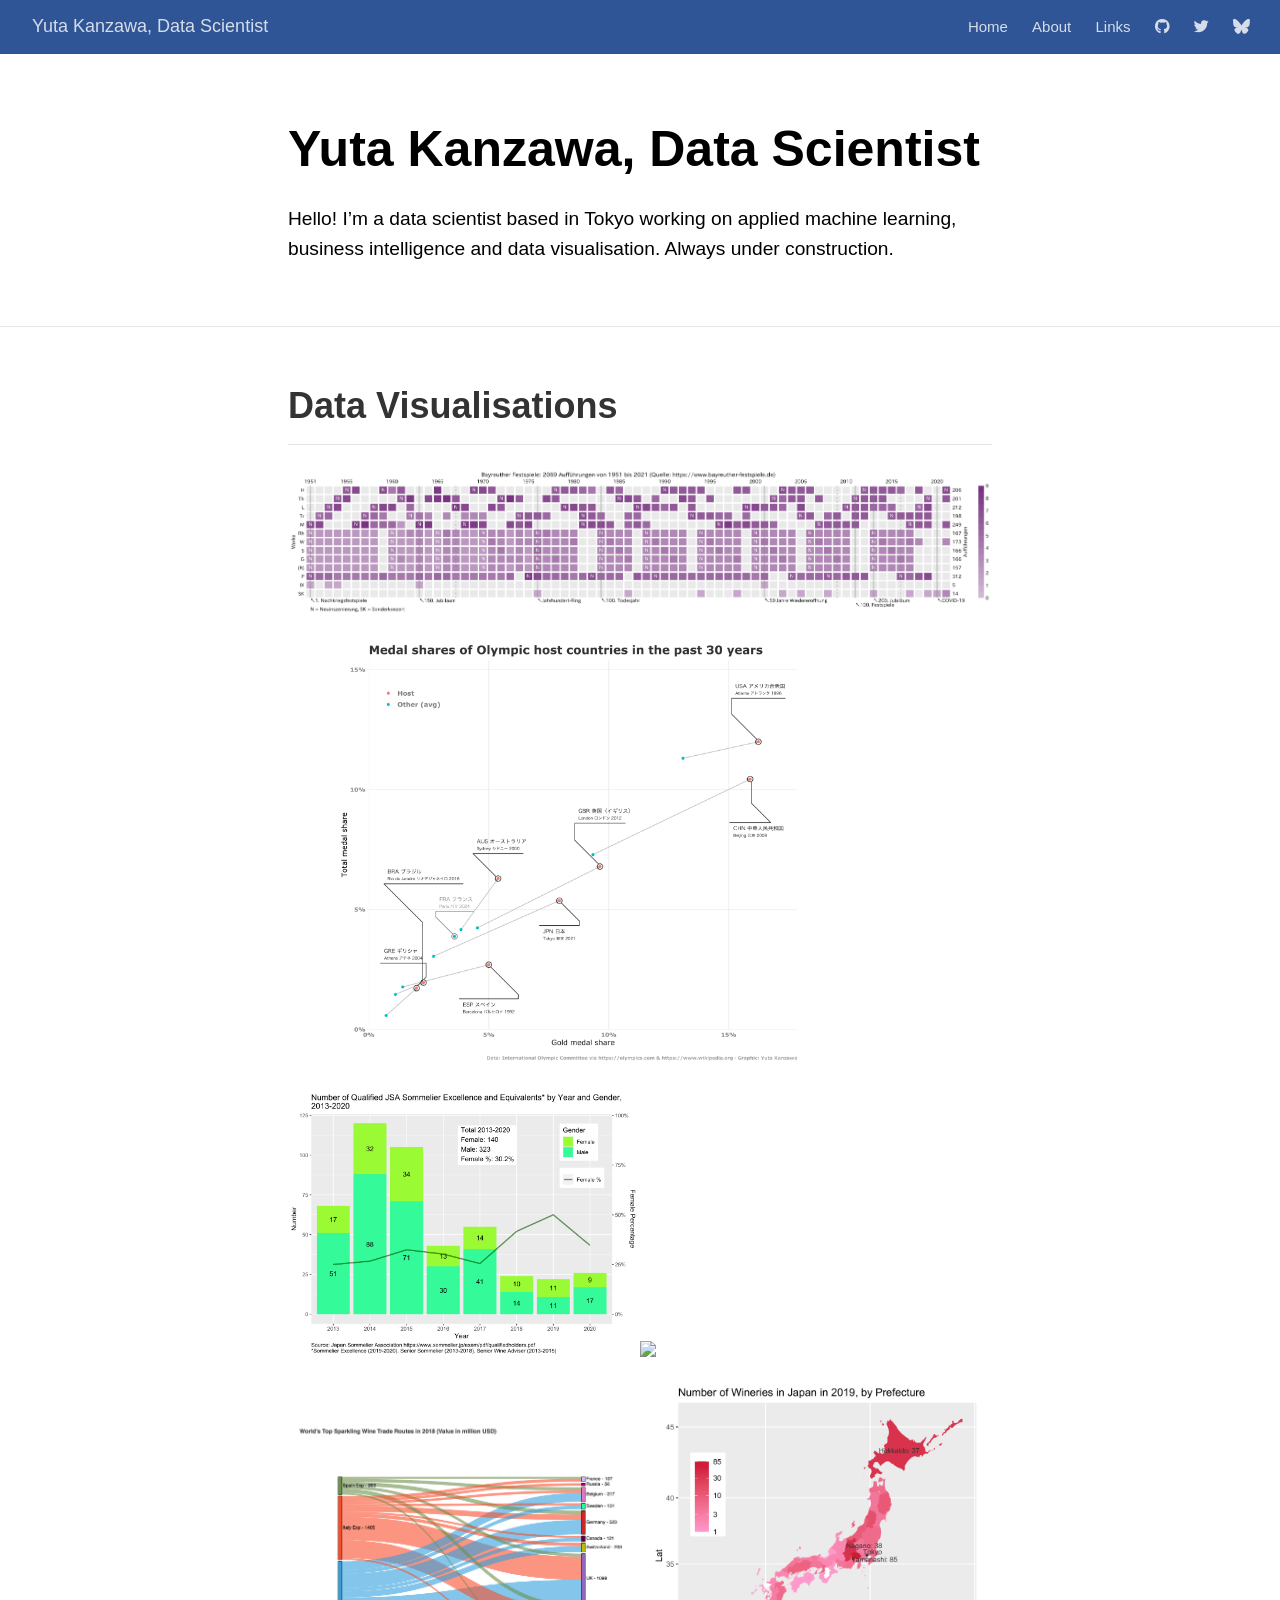
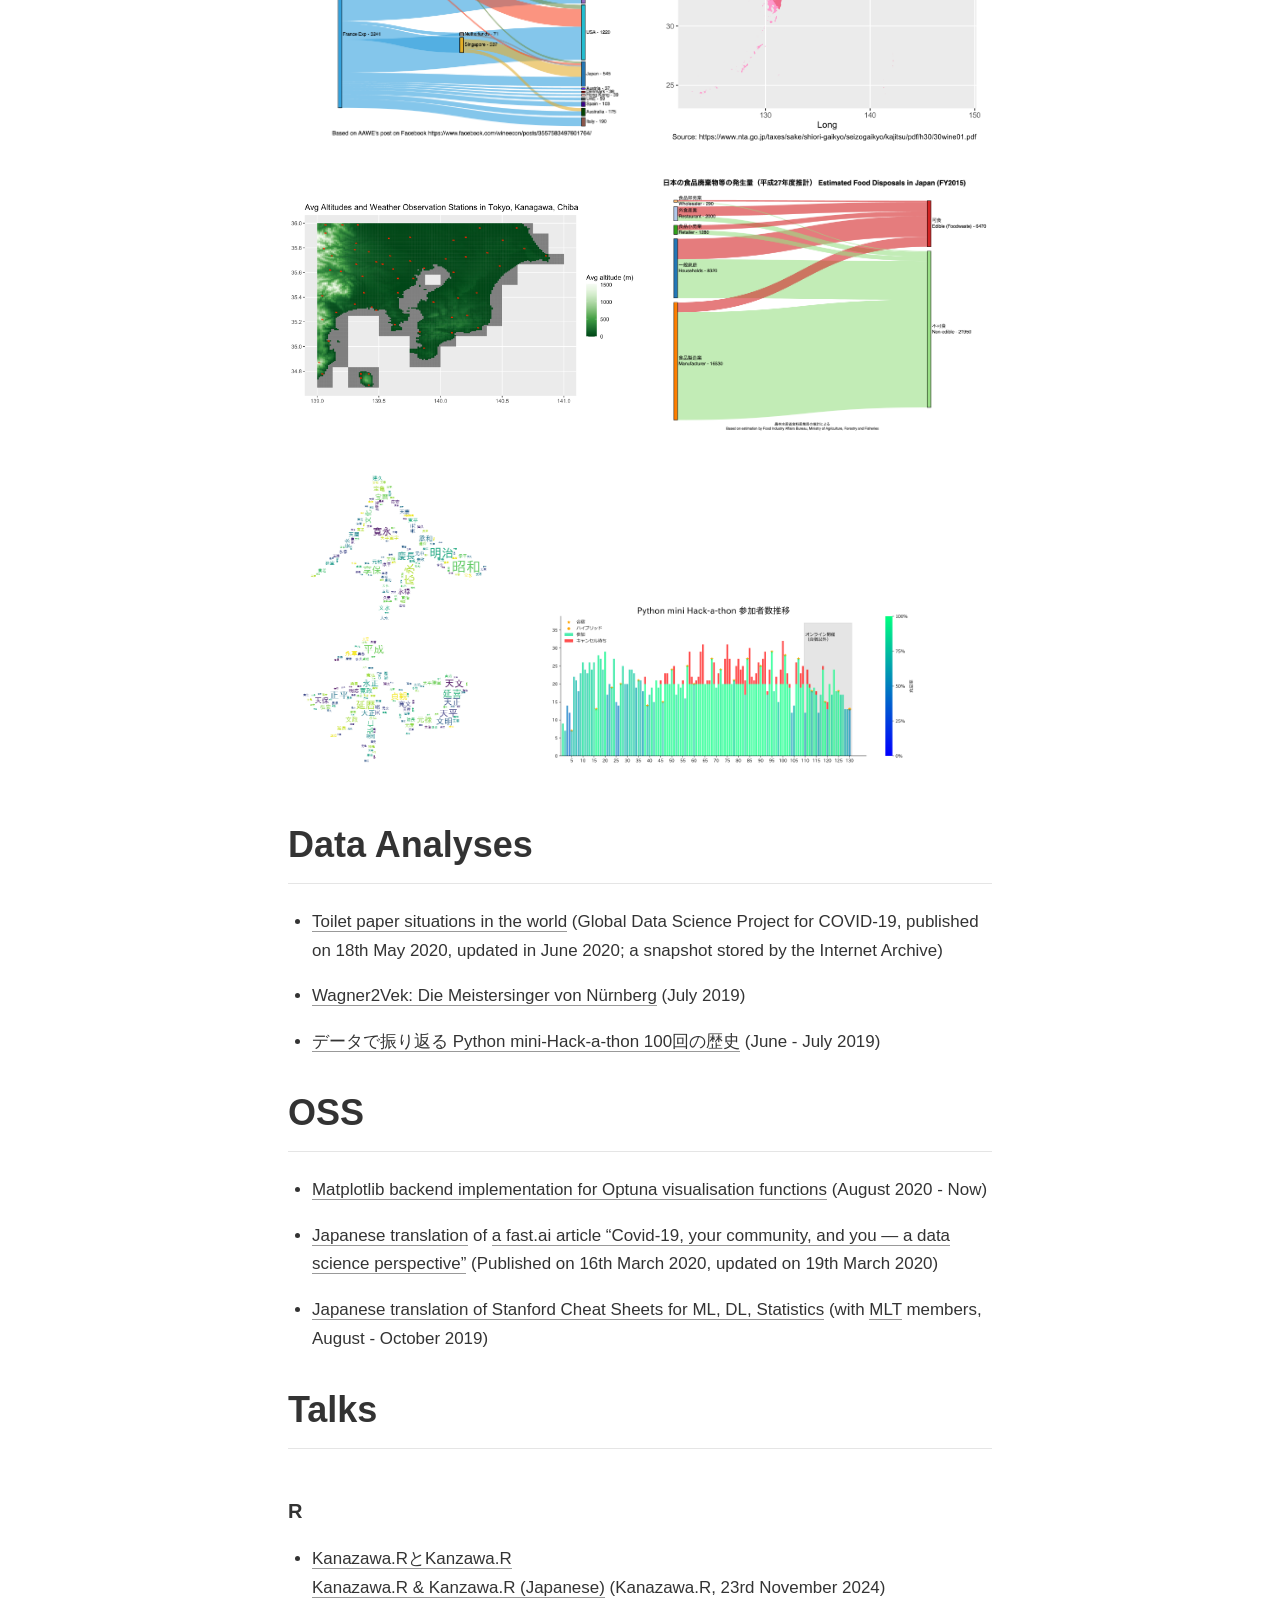
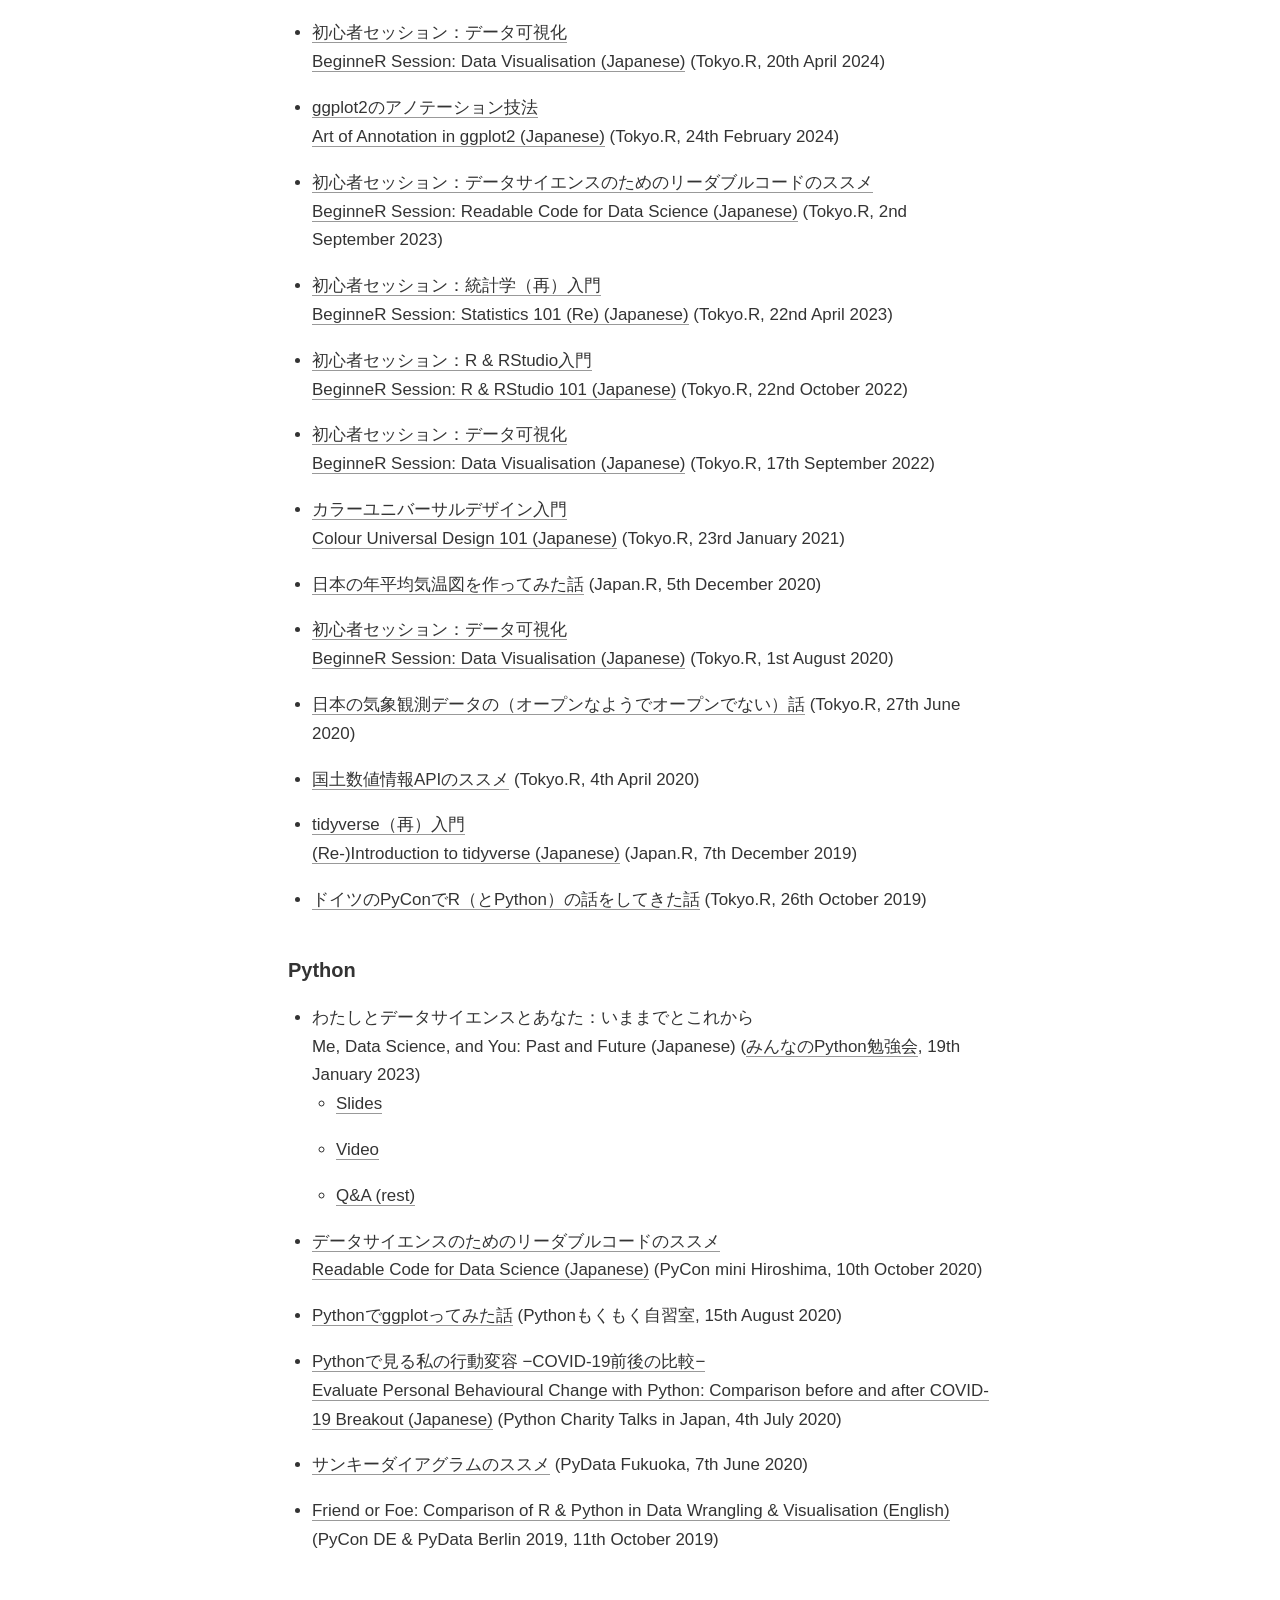
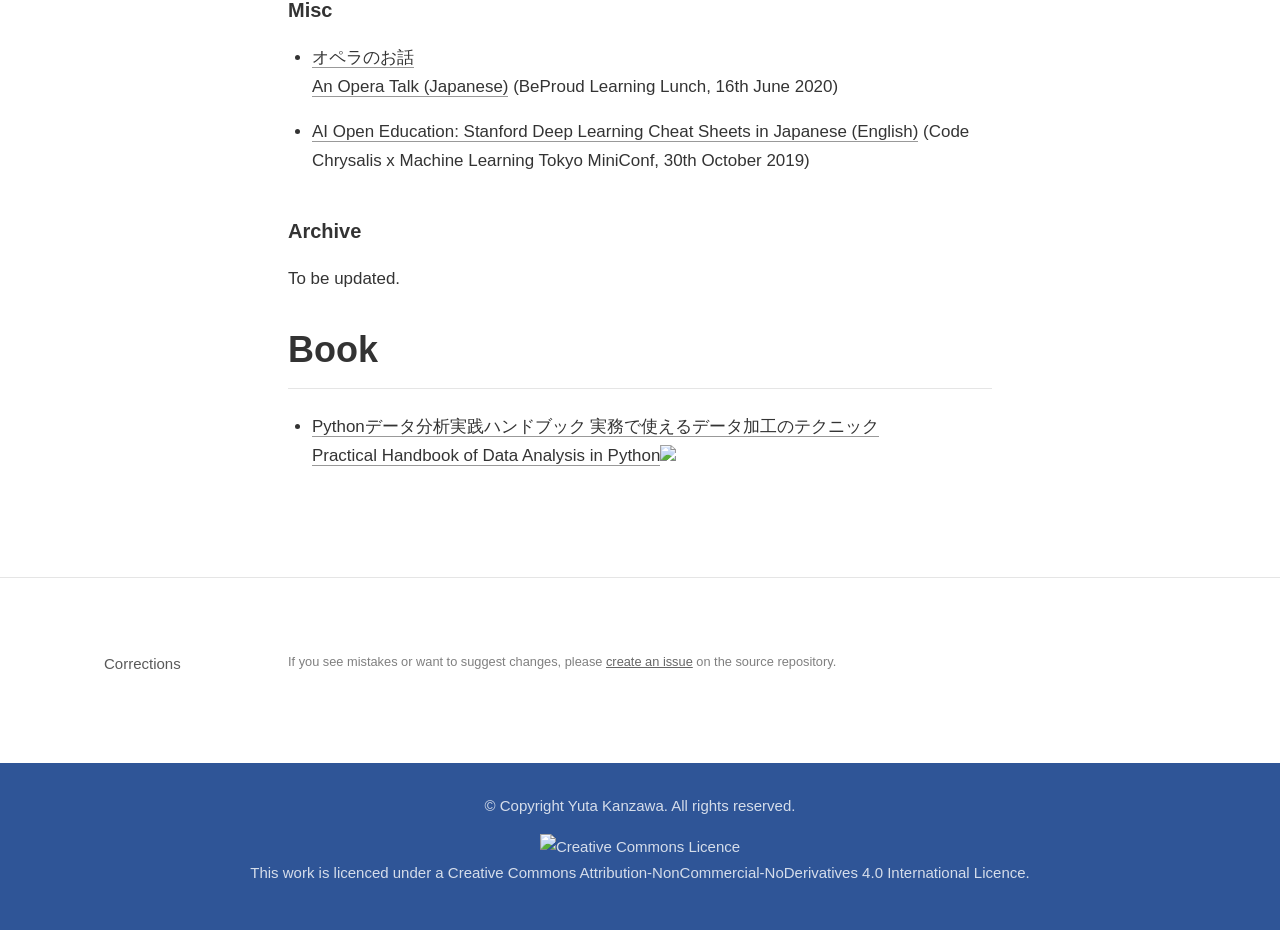
==== commit 1297e12c: "Correct Bluesky." ====
--- a/docs/index.html
+++ b/docs/index.html
@@ -2164,7 +2164,7 @@
 <i class="fa fa-twitter" aria-hidden="true"></i>
 </a>
 <a href="https://bsky.app/profile/yutakanzawa.bsky.social" aria-label="Bluesky">
-<i class="fa fa-bluesky" aria-hidden="true"></i>
+<i class="fa fa-brands fa-bluesky" aria-hidden="true"></i>
 </a>
 <a href="javascript:void(0);" class="nav-toggle">&#9776;</a>
 </div>
@@ -2186,7 +2186,7 @@
 <div class="d-article">
 <div class="layout-chunk" data-layout="l-body">
 <style type="text/css">
-script src = "https://ajax.googleapis.com/ajax/libs/jquery/3.4.1/jquery.min.js"
+script src = "https://ajax.googleapis.com/ajax/libs/jquery/3.6.0/jquery.min.js"
 </style>
 </div>
 <div class="layout-chunk" data-layout="l-body">
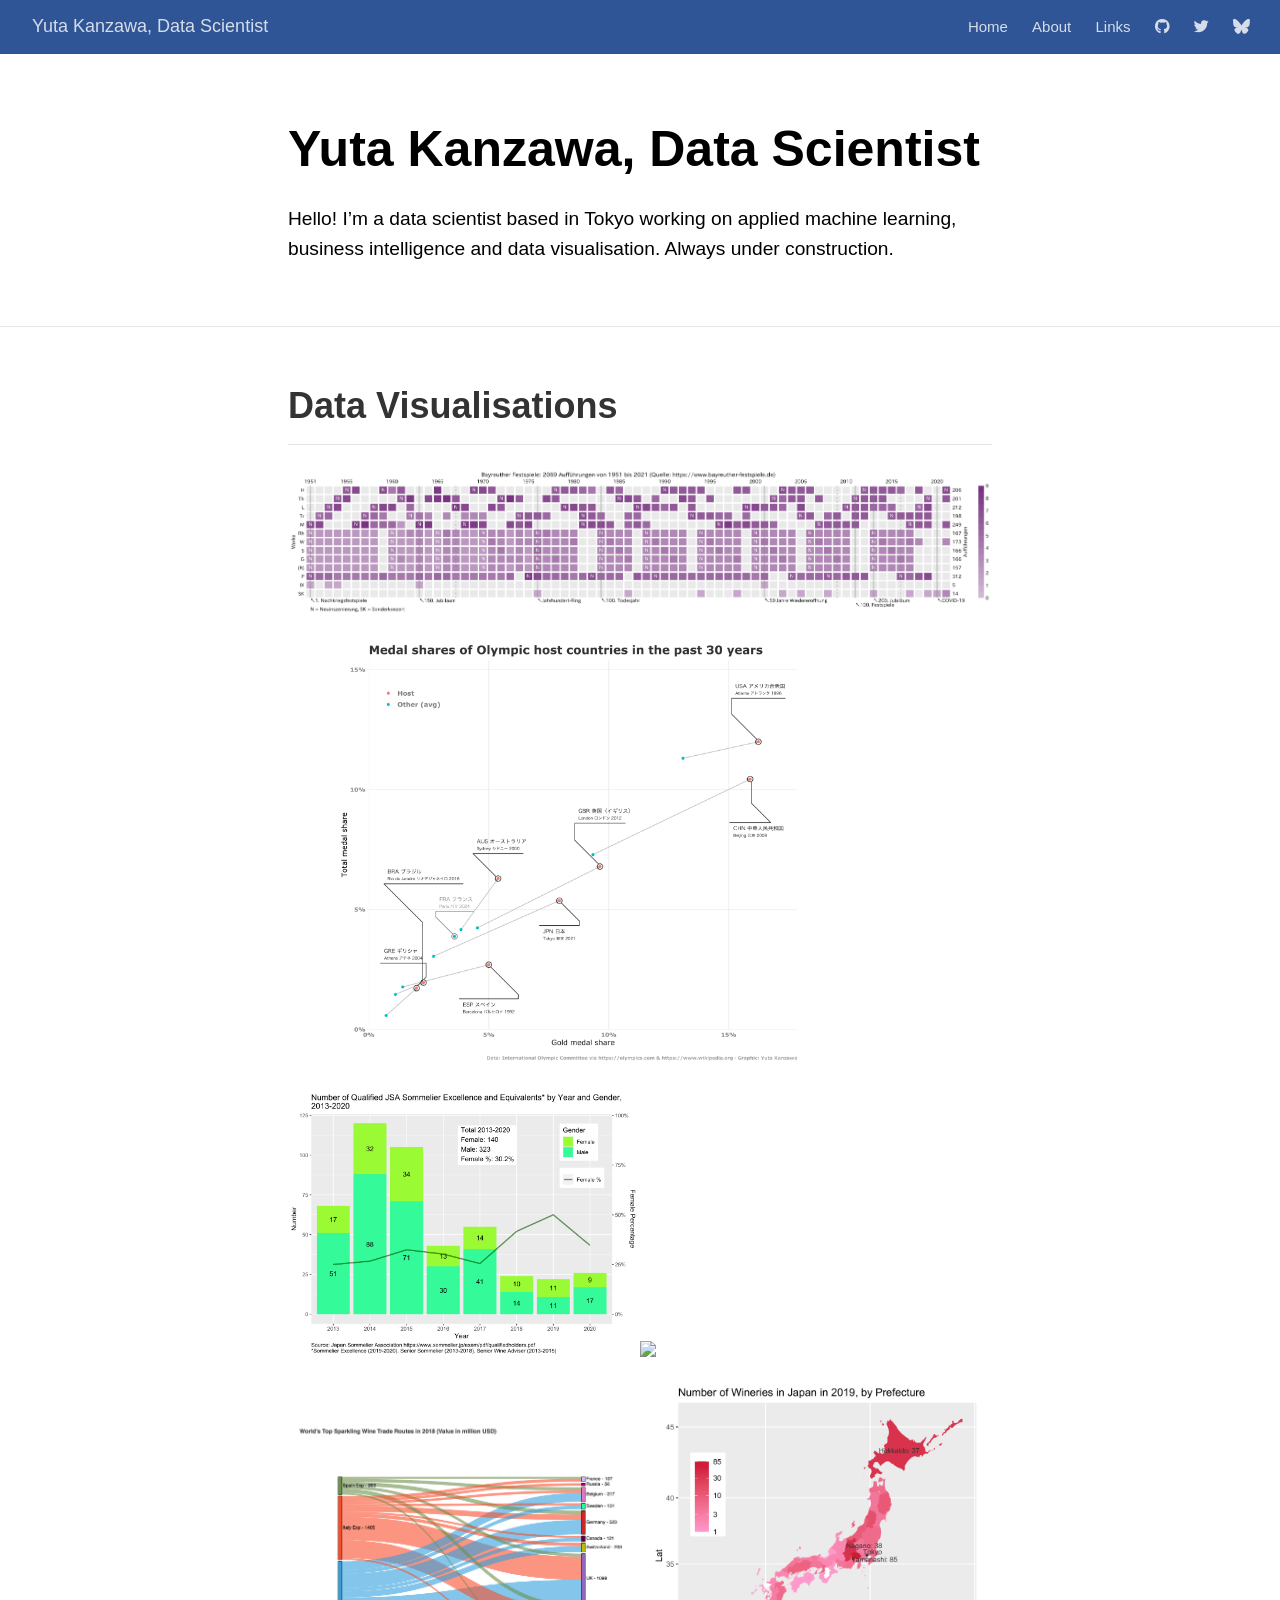
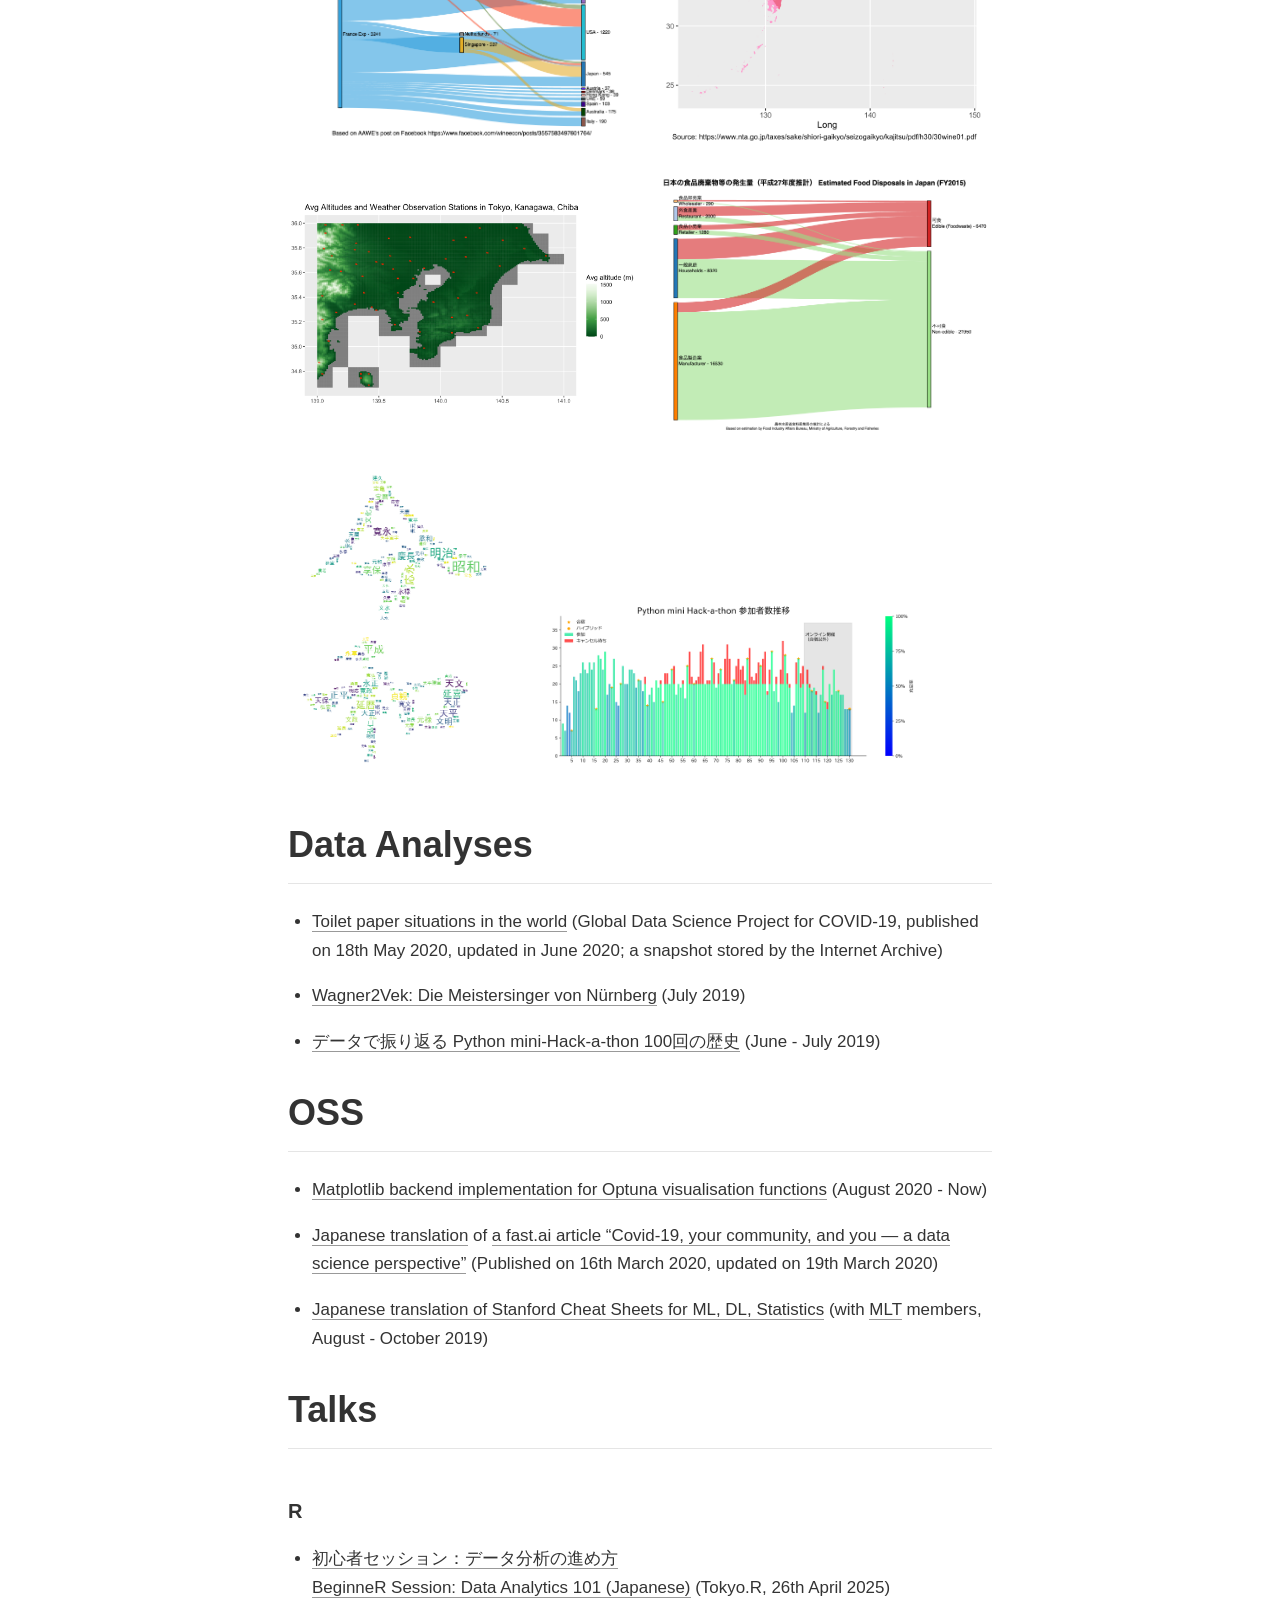
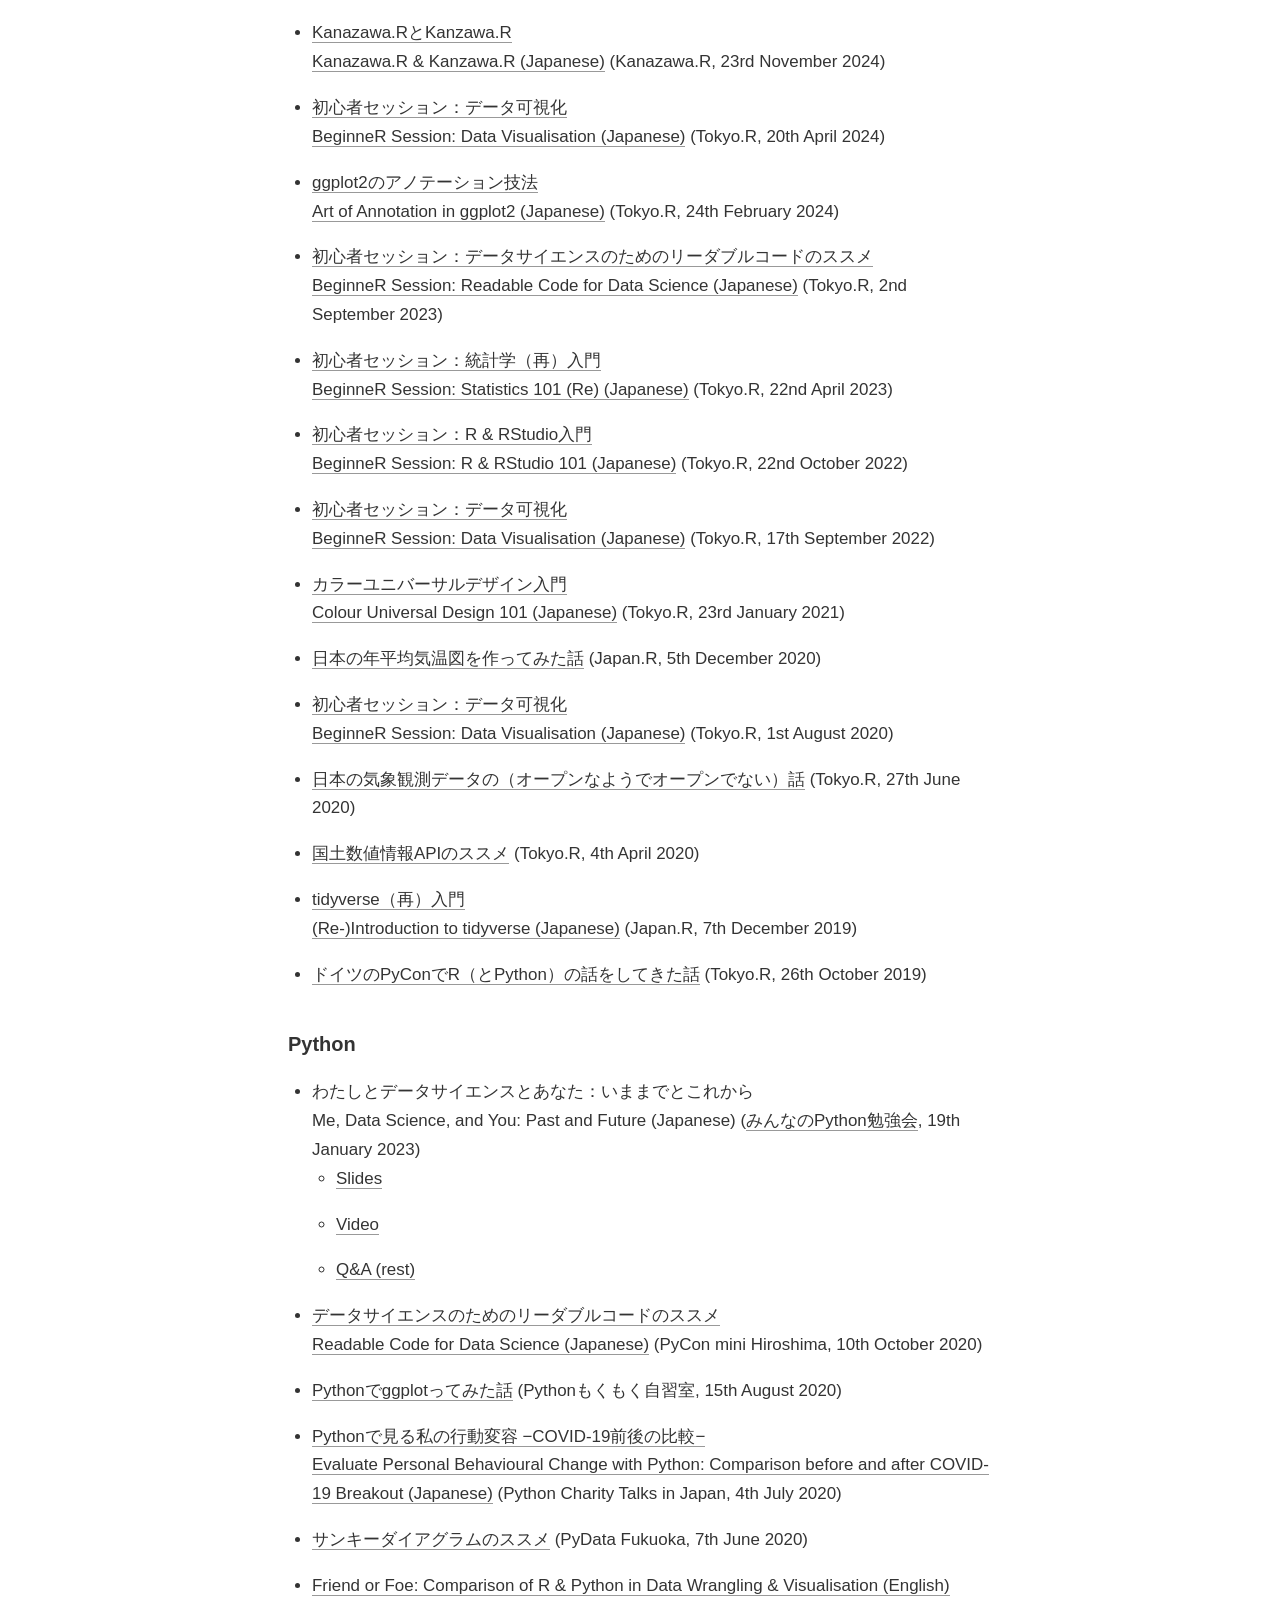
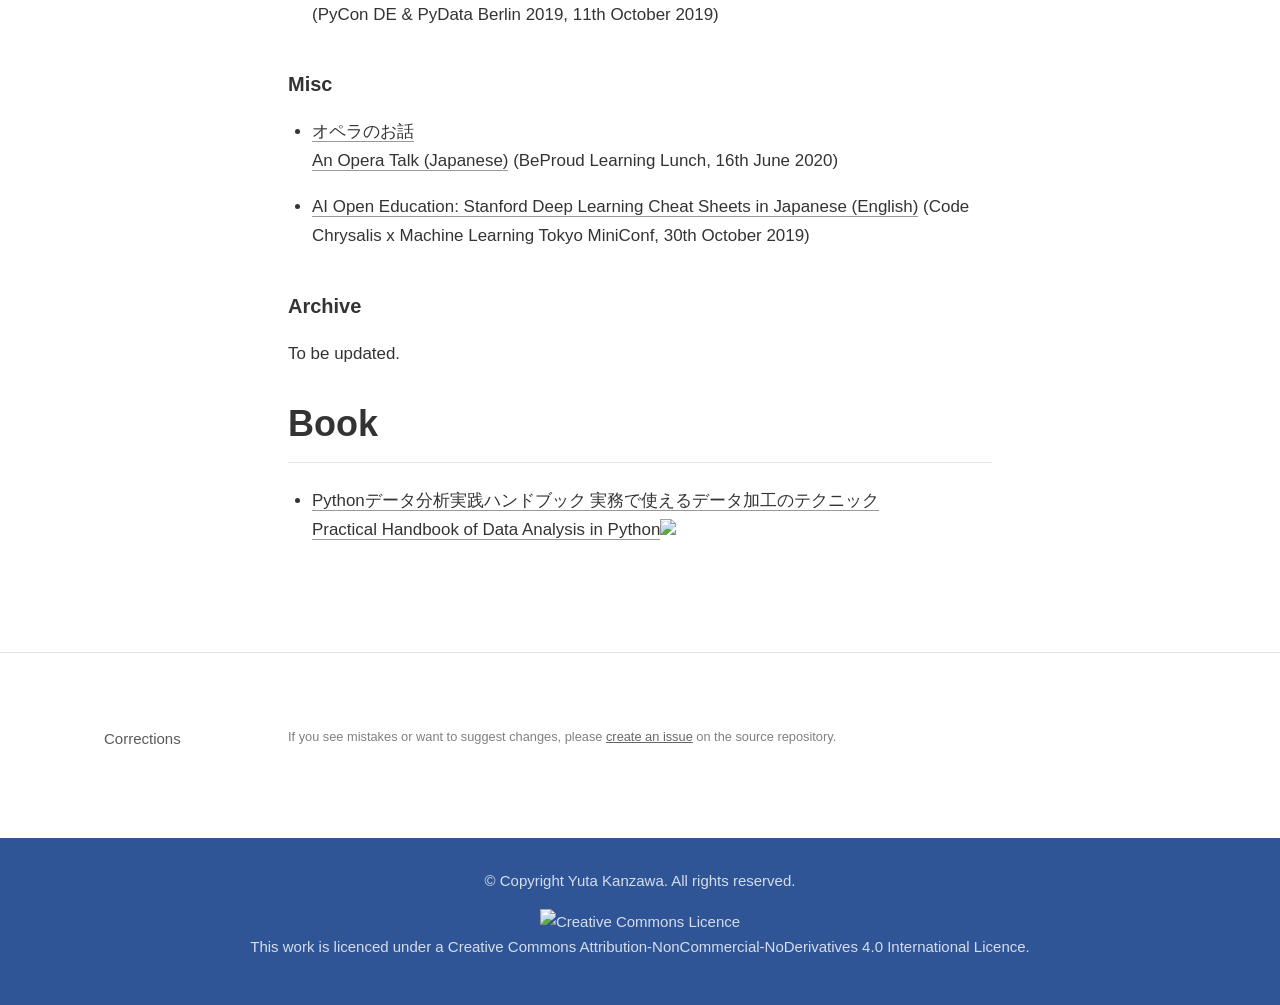
==== commit 0e27d800: "Add 初心者セッション_データ分析の進め方" ====
--- a/docs/index.html
+++ b/docs/index.html
@@ -2239,6 +2239,7 @@
 <h2 id="talks">Talks</h2>
 <h3 id="r">R</h3>
 <ul>
+<li><a href="TokyoR/初心者セッション_データ分析の進め方_TokyoR_20250426.pdf">初心者セッション：データ分析の進め方<br>BeginneR Session: Data Analytics 101 (Japanese)</a> (Tokyo.R, 26th April 2025)</li>
 <li><a href="TokyoR/KanazawaRとKanzawaR_KanazawaR_20241123.pdf">Kanazawa.RとKanzawa.R<br>Kanazawa.R &amp; Kanzawa.R (Japanese)</a> (Kanazawa.R, 23rd November 2024)</li>
 <li><a href="TokyoR/初心者セッション_データ可視化_TokyoR_20240420.pdf">初心者セッション：データ可視化<br>BeginneR Session: Data Visualisation (Japanese)</a> (Tokyo.R, 20th April 2024)</li>
 <li><a href="TokyoR/ggplot2のアノテーション技法_TokyoR_20240224.pdf">ggplot2のアノテーション技法<br>Art of Annotation in ggplot2 (Japanese)</a> (Tokyo.R, 24th February 2024)</li>
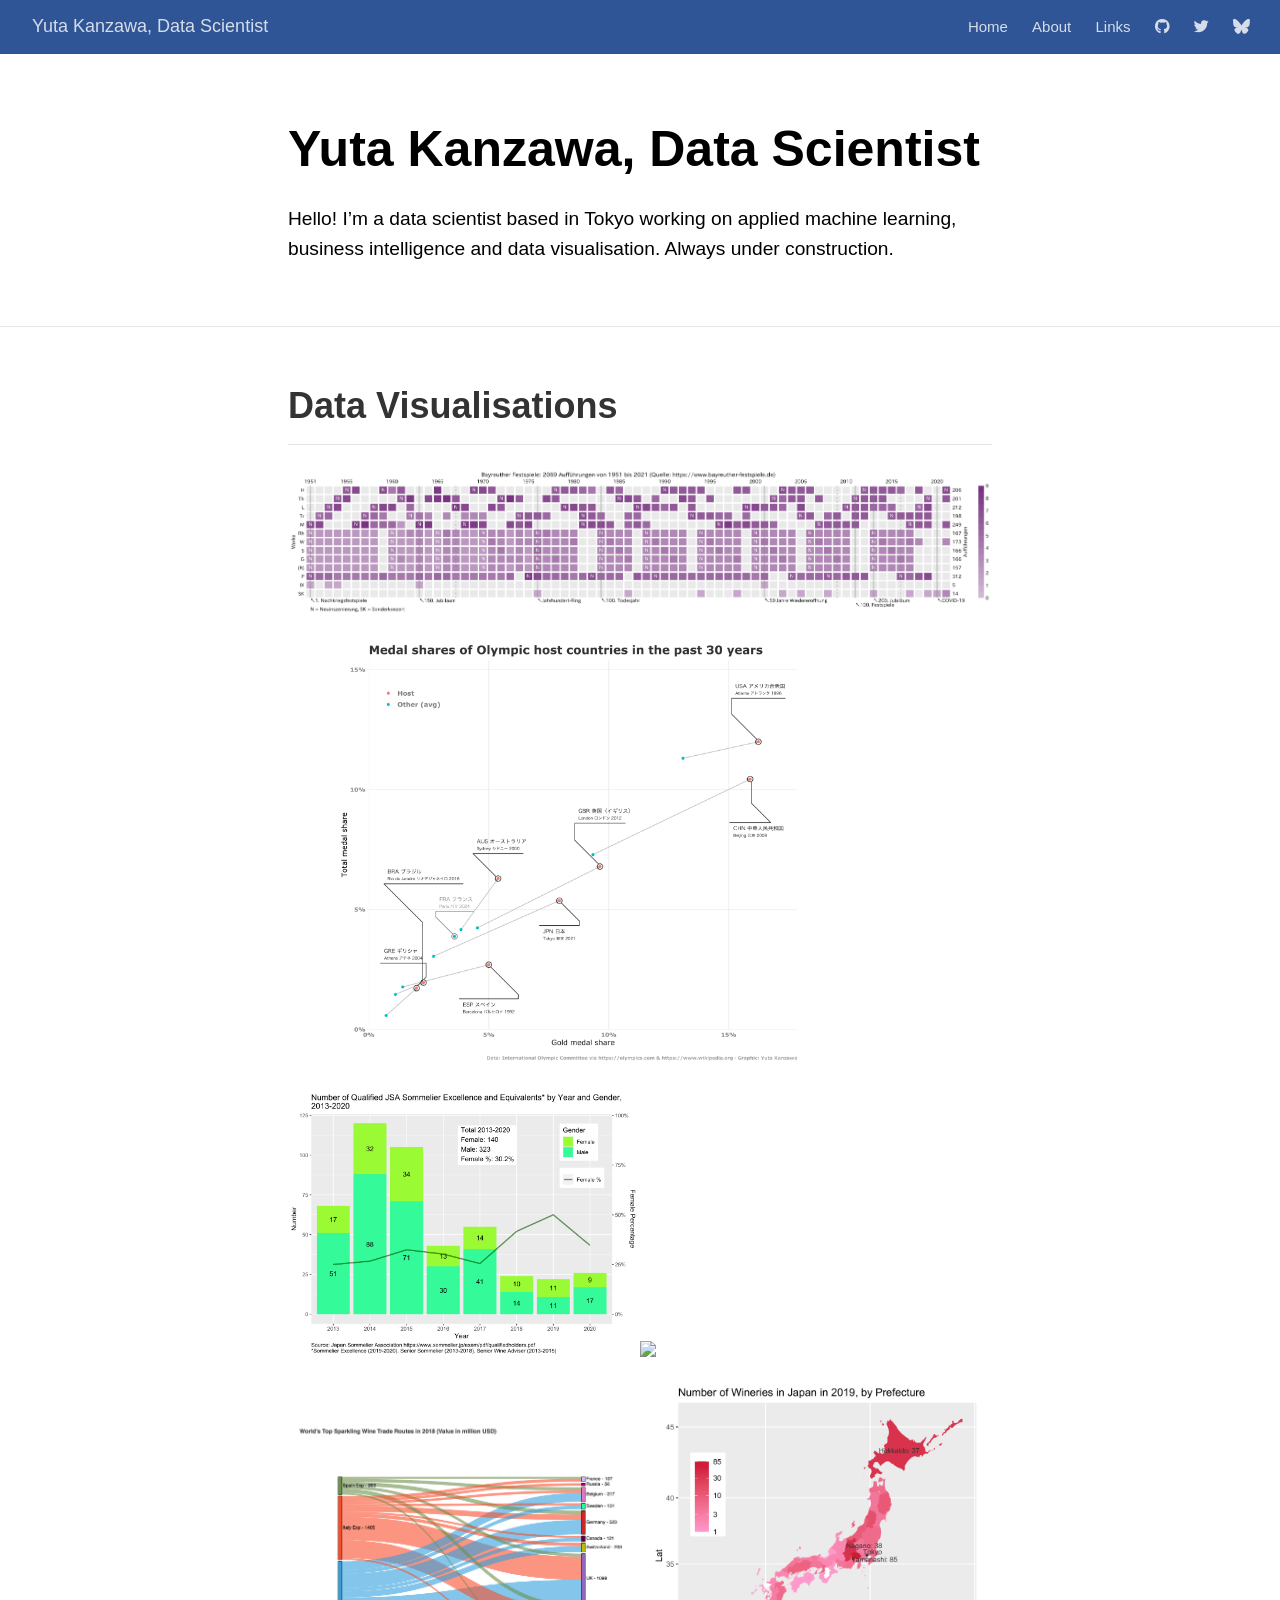
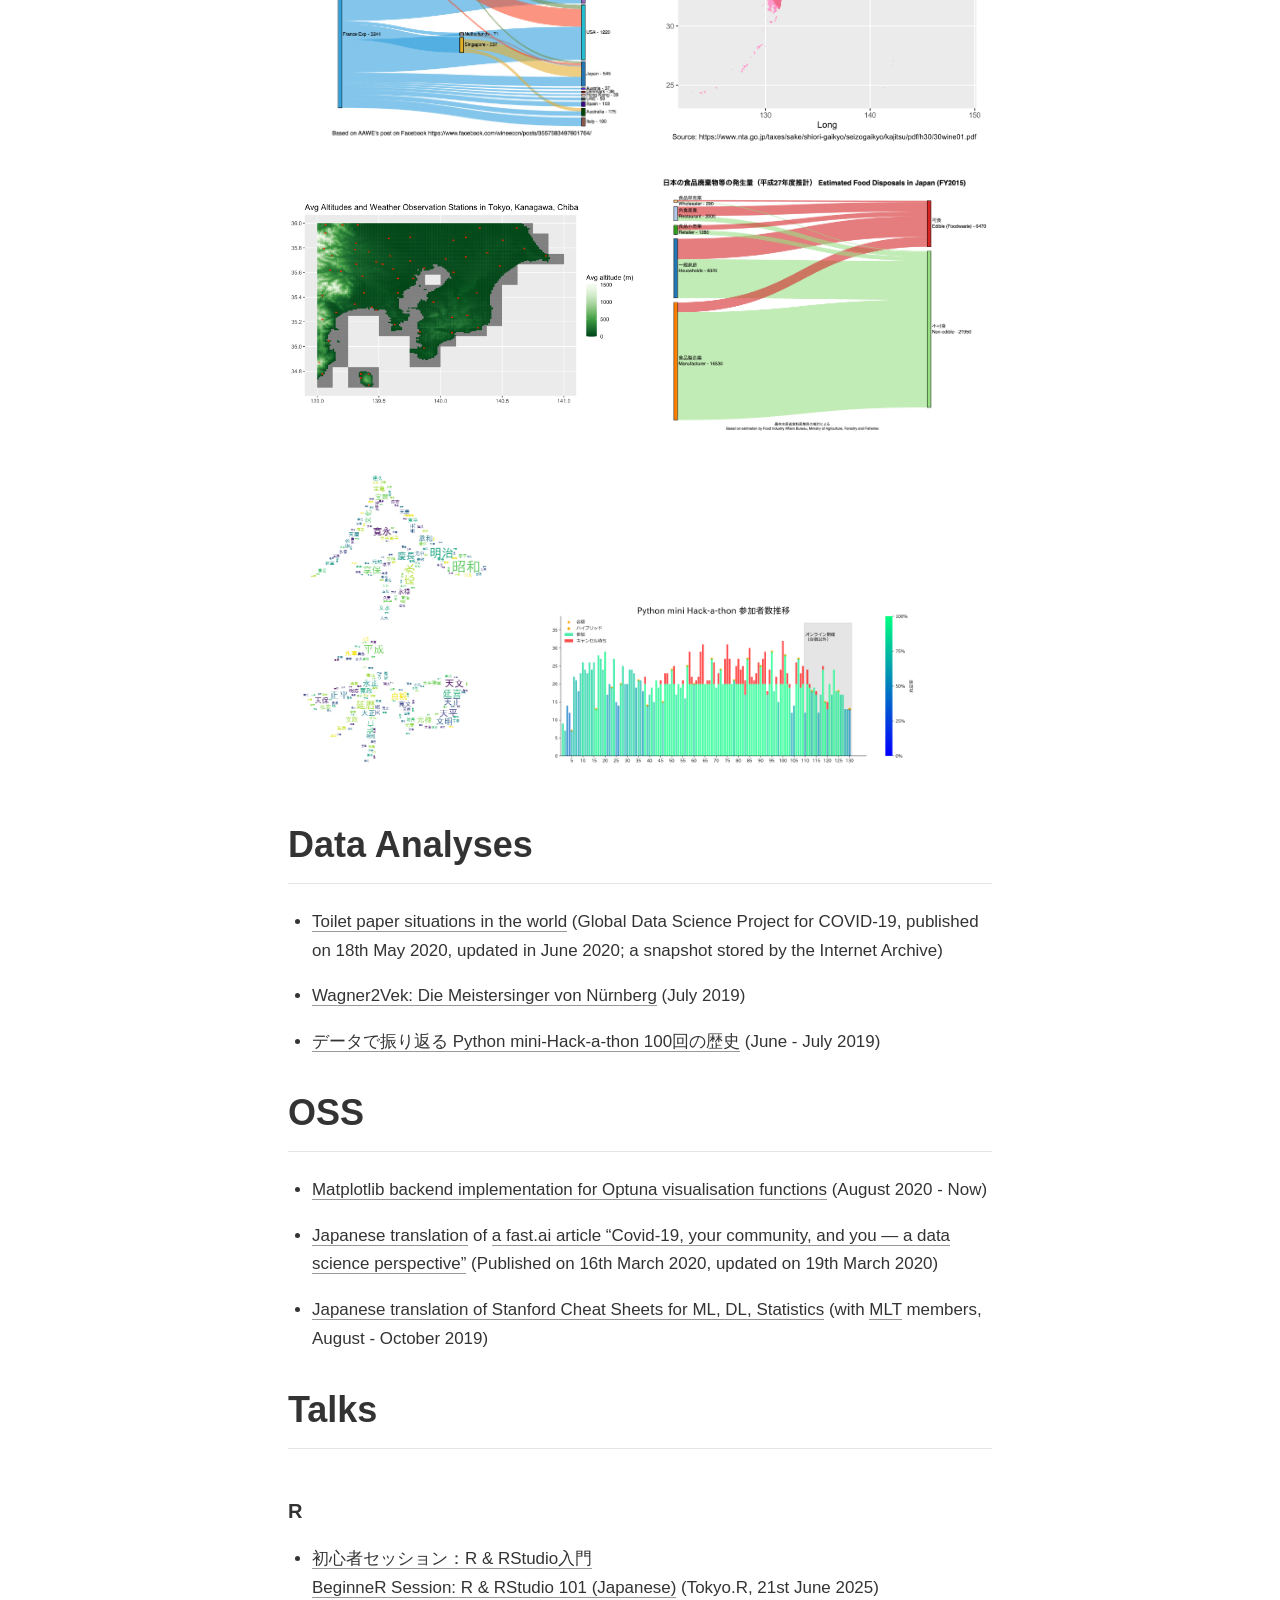
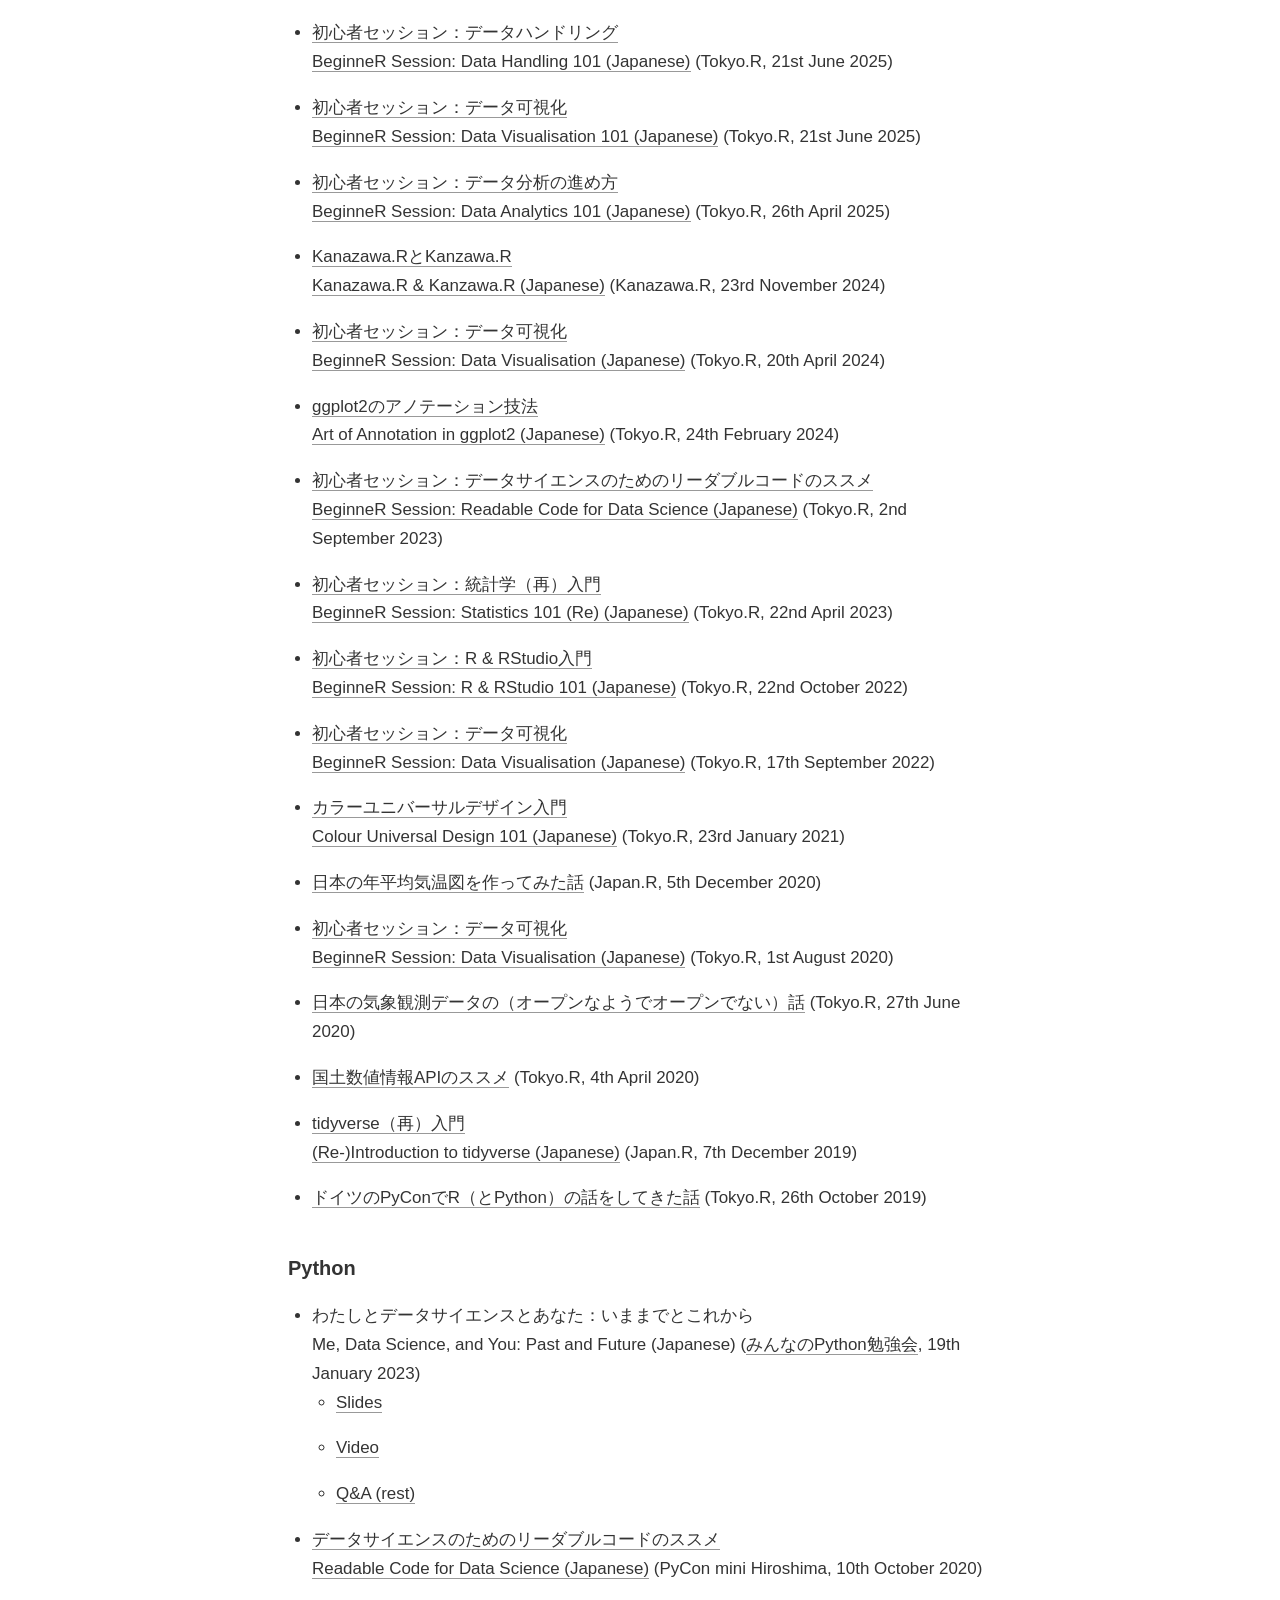
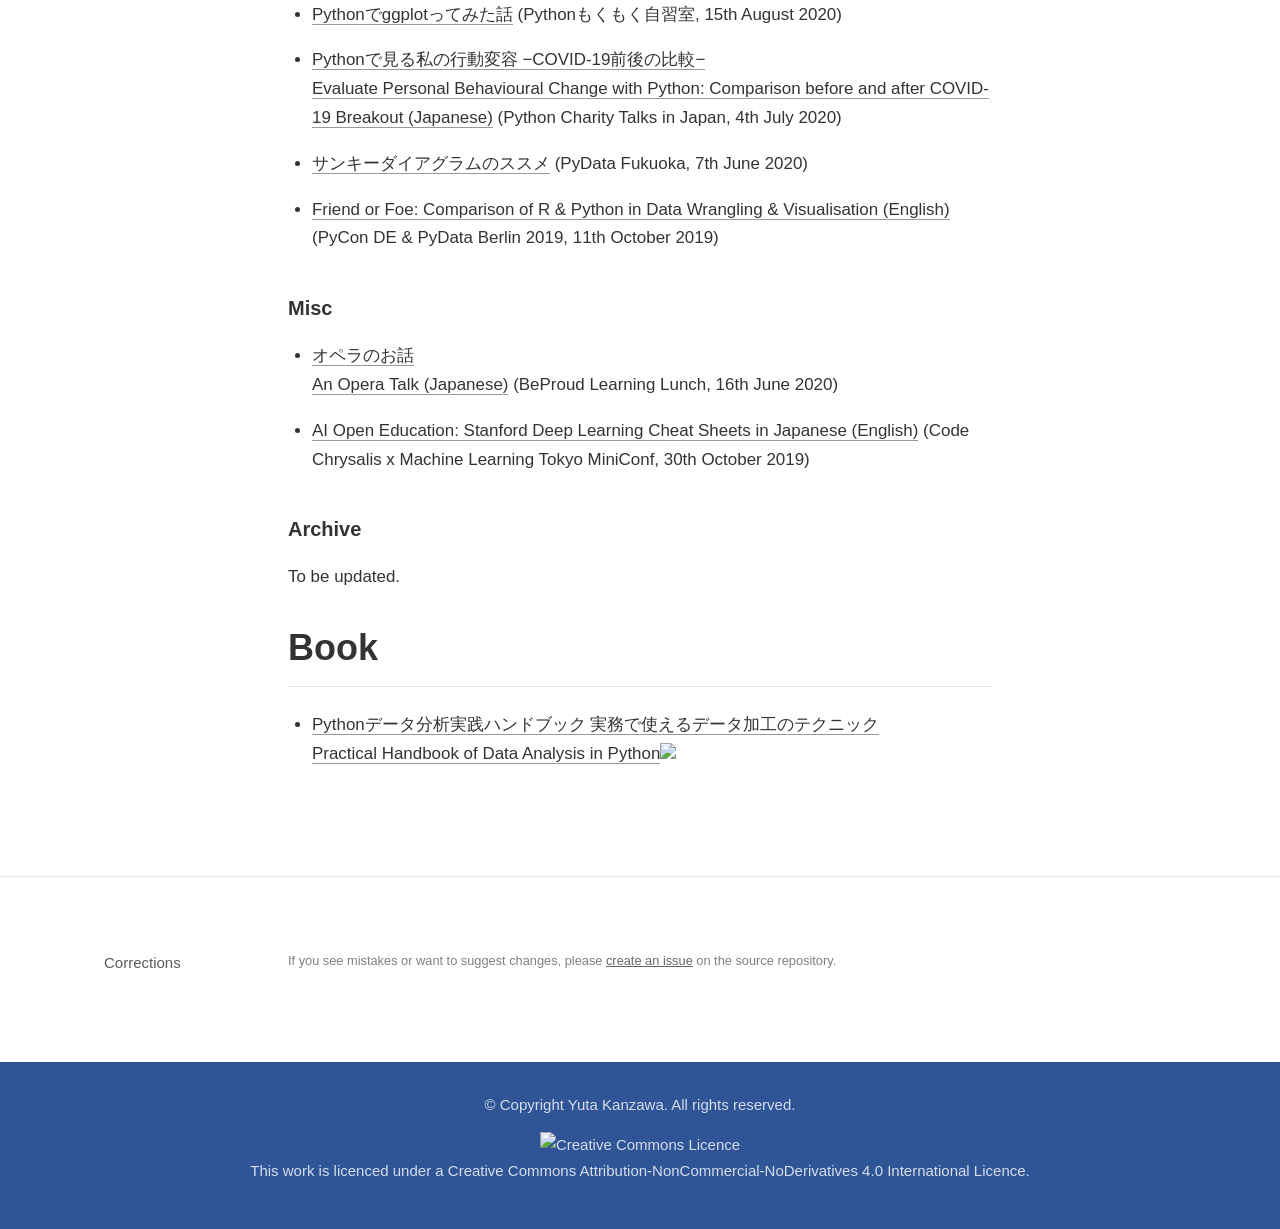
==== commit 8aab7c95: "Add 初心者セッション" ====
--- a/docs/index.html
+++ b/docs/index.html
@@ -20,8 +20,9 @@
 
 <style type="text/css">code{white-space: pre;}</style>
 <style type="text/css" data-origin="pandoc">
+html { -webkit-text-size-adjust: 100%; }
 pre > code.sourceCode { white-space: pre; position: relative; }
-pre > code.sourceCode > span { line-height: 1.25; }
+pre > code.sourceCode > span { display: inline-block; line-height: 1.25; }
 pre > code.sourceCode > span:empty { height: 1.2em; }
 .sourceCode { overflow: visible; }
 code.sourceCode > span { color: inherit; text-decoration: inherit; }
@@ -32,7 +33,7 @@
 }
 @media print {
 pre > code.sourceCode { white-space: pre-wrap; }
-pre > code.sourceCode > span { display: inline-block; text-indent: -5em; padding-left: 5em; }
+pre > code.sourceCode > span { text-indent: -5em; padding-left: 5em; }
 }
 pre.numberSource code
   { counter-reset: source-line 0; }
@@ -2239,6 +2240,9 @@
 <h2 id="talks">Talks</h2>
 <h3 id="r">R</h3>
 <ul>
+<li><a href="TokyoR/初心者セッション_R&amp;RStudio入門_TokyoR_20250621.pdf">初心者セッション：R &amp; RStudio入門<br>BeginneR Session: R &amp; RStudio 101 (Japanese)</a> (Tokyo.R, 21st June 2025)</li>
+<li><a href="TokyoR/初心者セッション_データハンドリング_TokyoR_20250621.pdf">初心者セッション：データハンドリング<br>BeginneR Session: Data Handling 101 (Japanese)</a> (Tokyo.R, 21st June 2025)</li>
+<li><a href="TokyoR/初心者セッション_データ可視化_TokyoR_20250621.pdf">初心者セッション：データ可視化<br>BeginneR Session: Data Visualisation 101 (Japanese)</a> (Tokyo.R, 21st June 2025)</li>
 <li><a href="TokyoR/初心者セッション_データ分析の進め方_TokyoR_20250426.pdf">初心者セッション：データ分析の進め方<br>BeginneR Session: Data Analytics 101 (Japanese)</a> (Tokyo.R, 26th April 2025)</li>
 <li><a href="TokyoR/KanazawaRとKanzawaR_KanazawaR_20241123.pdf">Kanazawa.RとKanzawa.R<br>Kanazawa.R &amp; Kanzawa.R (Japanese)</a> (Kanazawa.R, 23rd November 2024)</li>
 <li><a href="TokyoR/初心者セッション_データ可視化_TokyoR_20240420.pdf">初心者セッション：データ可視化<br>BeginneR Session: Data Visualisation (Japanese)</a> (Tokyo.R, 20th April 2024)</li>
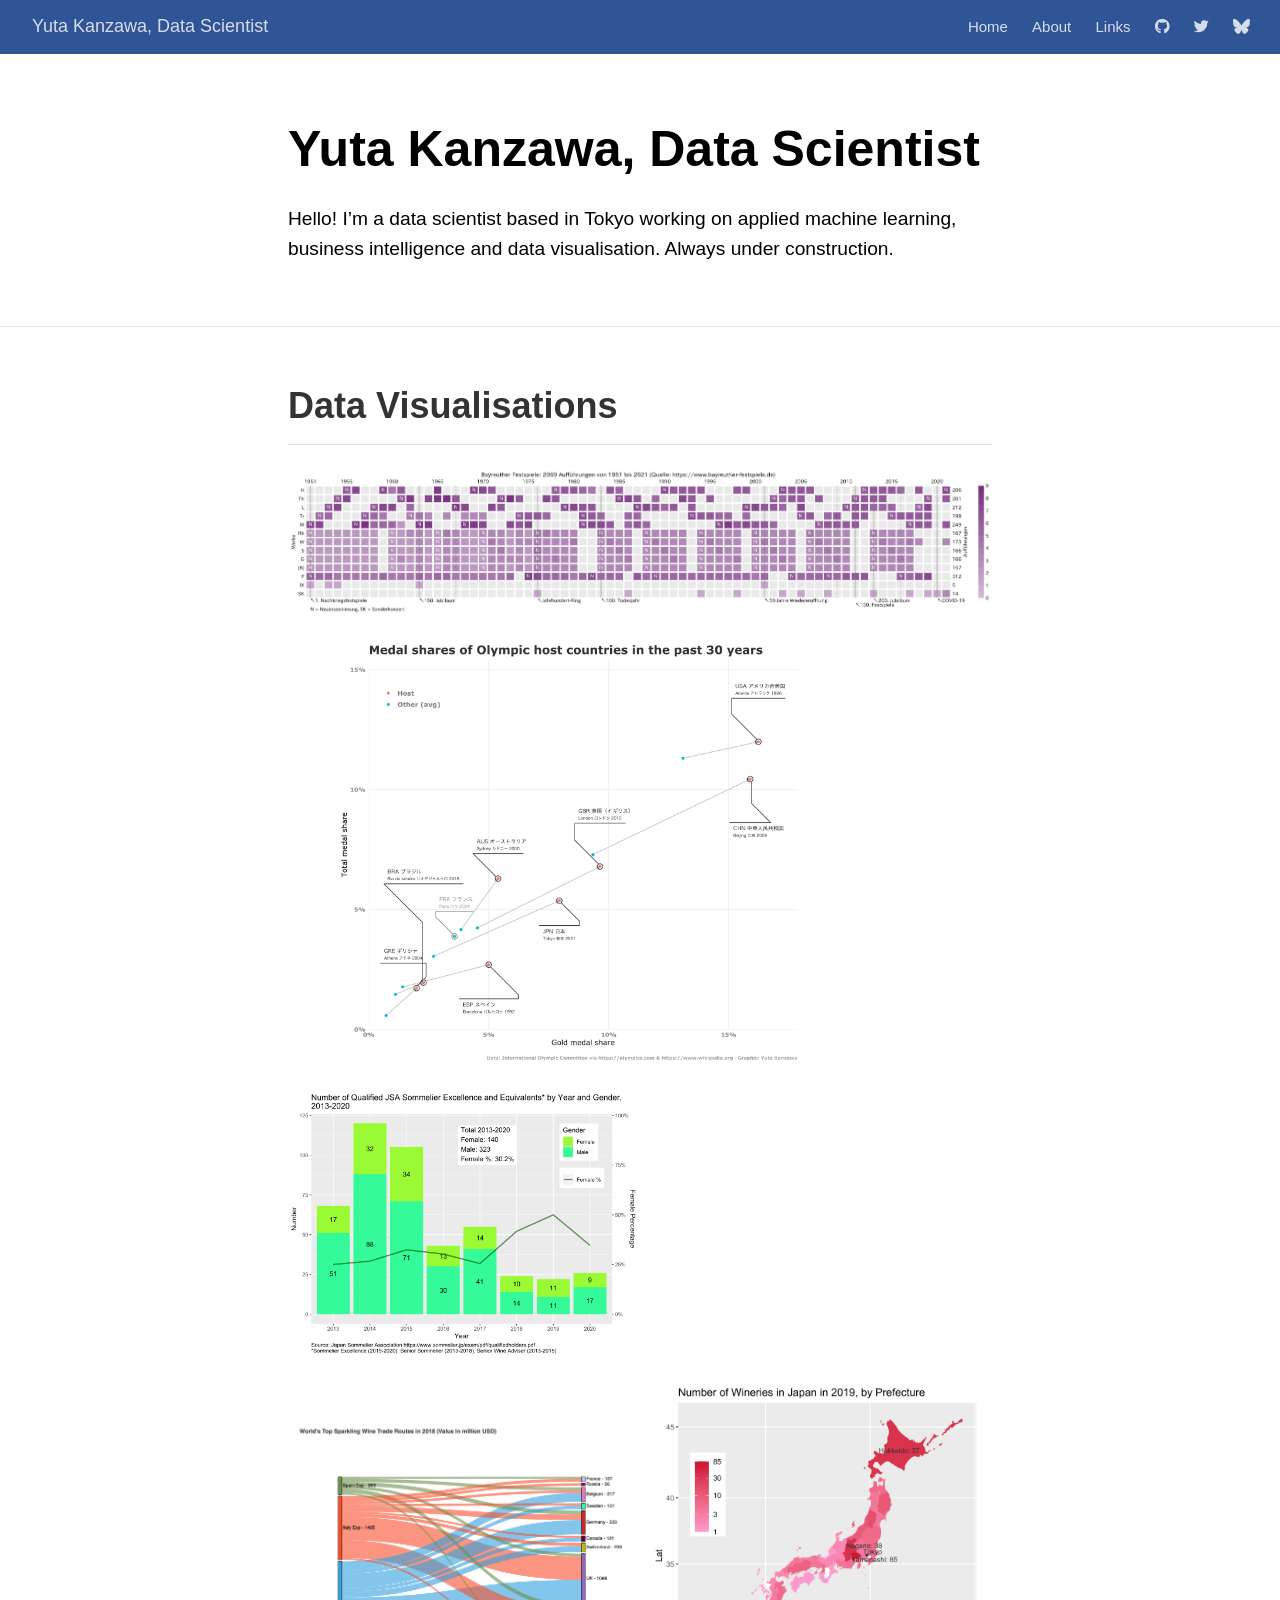
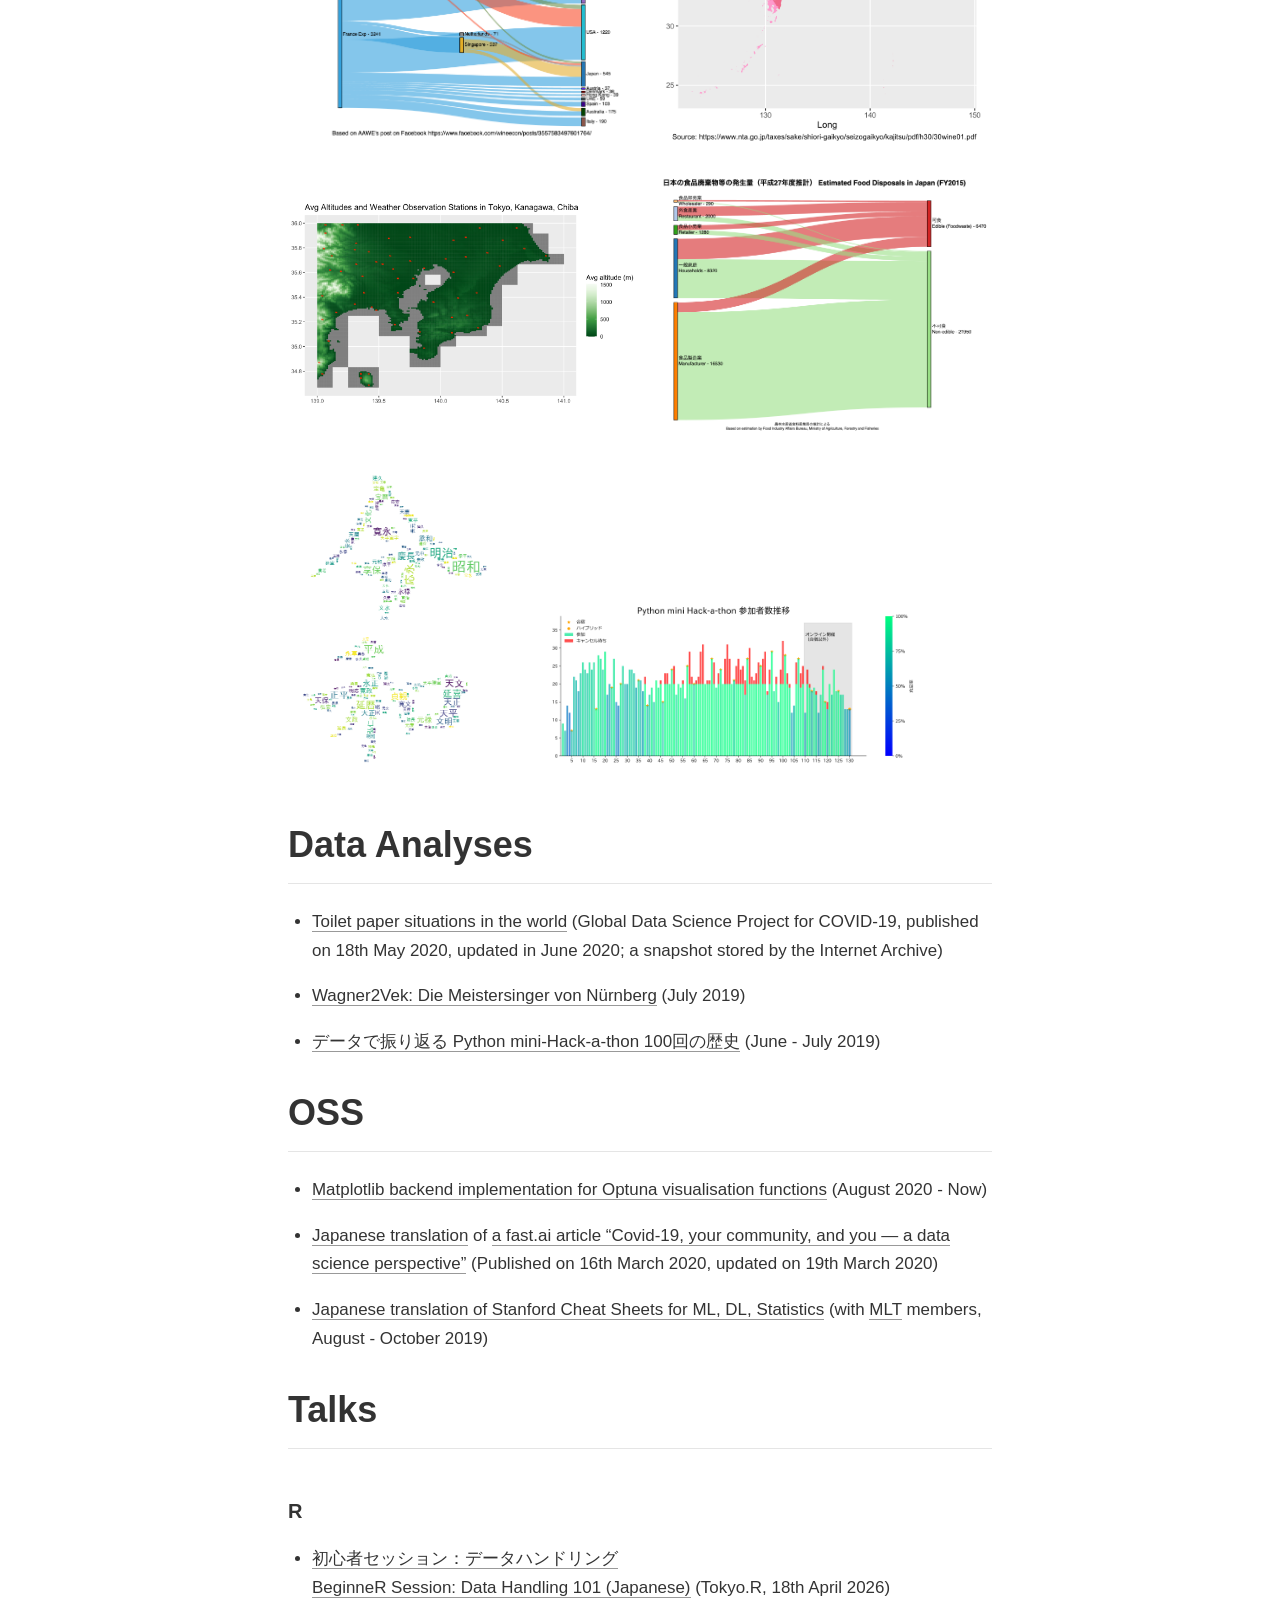
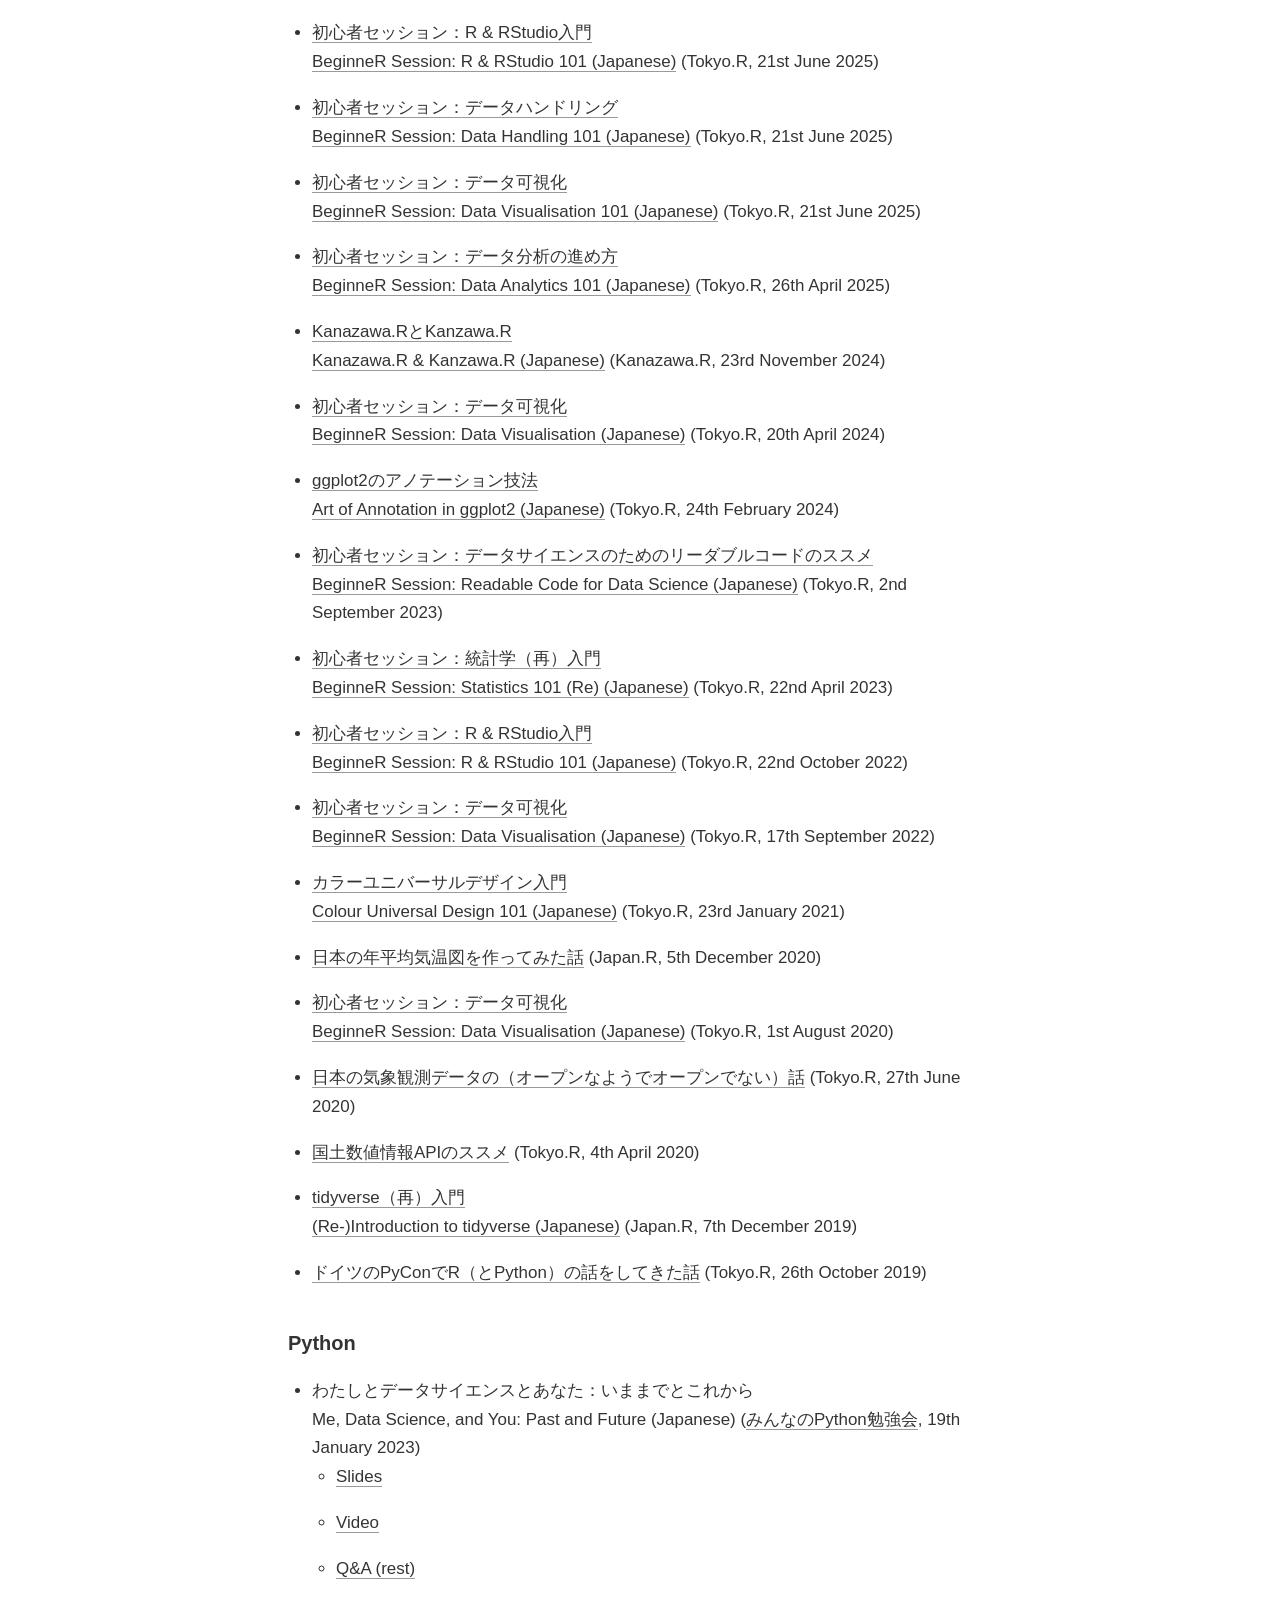
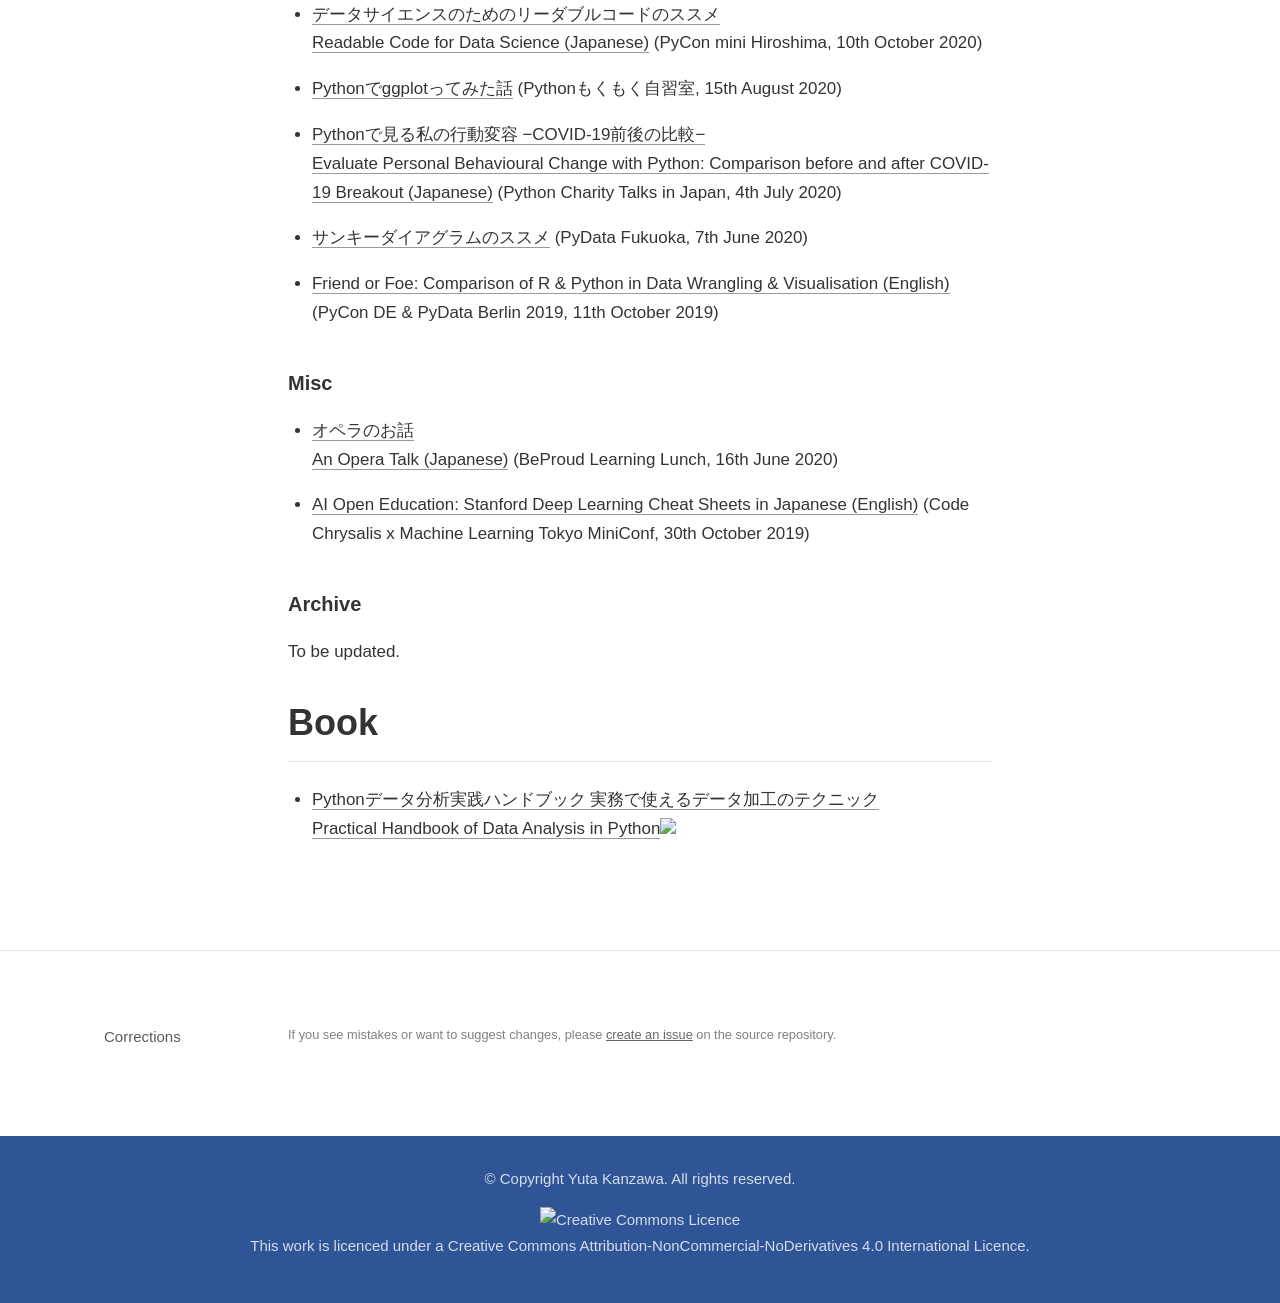
==== commit 401ca076: "Update 初心者セッション_データハンドリング_TokyoR_20260418" ====
--- a/docs/index.html
+++ b/docs/index.html
@@ -2100,7 +2100,7 @@
   </script>
 
   <!--/radix_placeholder_distill-->
-  <script src="site_libs/header-attrs-2.29/header-attrs.js"></script>
+  <script src="site_libs/header-attrs-2.30/header-attrs.js"></script>
   <script src="site_libs/popper-2.6.0/popper.min.js"></script>
   <link href="site_libs/tippy-6.2.7/tippy.css" rel="stylesheet" />
   <link href="site_libs/tippy-6.2.7/tippy-light-border.css" rel="stylesheet" />
@@ -2208,22 +2208,22 @@
 </div>
 <h2 id="data-visualisations">Data Visualisations</h2>
 <div class="layout-chunk" data-layout="l-body">
-<p><img src="images/BF_1951_2021.png" width="6129" /></p>
+<p><img src="images/BF_1951_2021.png" alt="" width="6129" /></p>
 </div>
 <div class="layout-chunk" data-layout="l-body">
-<p><img src="images/medal_share_olympic_hosts_1992_2021.png" width="80%" /></p>
+<p><img src="images/medal_share_olympic_hosts_1992_2021.png" alt="" width="80%" /></p>
 </div>
 <div class="layout-chunk" data-layout="l-body">
-<p><img src="images/sommelier_gender_parity_in_Japan_2013_2020.png" width="50%" /><img src="images/tokyo_1875_2021_avg.png" width="50%" /></p>
+<p><img src="images/sommelier_gender_parity_in_Japan_2013_2020.png" alt="" width="50%" /><img src="images/tokyo_1875_2021_avg.png" alt="" width="50%" /></p>
 </div>
 <div class="layout-chunk" data-layout="l-body">
-<p><img src="images/sparklingwine_sankey.png" width="50%" /><img src="images/wineries_in_japan_2019.png" width="50%" /></p>
+<p><img src="images/sparklingwine_sankey.png" alt="" width="50%" /><img src="images/wineries_in_japan_2019.png" alt="" width="50%" /></p>
 </div>
 <div class="layout-chunk" data-layout="l-body">
-<p><img src="images/around_tokyo.png" width="50%" /><img src="images/foodwaste_sankey.png" width="50%" /></p>
+<p><img src="images/around_tokyo.png" alt="" width="50%" /><img src="images/foodwaste_sankey.png" alt="" width="50%" /></p>
 </div>
 <div class="layout-chunk" data-layout="l-body">
-<p><img src="images/eraname_reiwa_filled.png" width="30%" /><img src="images/pyhack_history_130.png" width="70%" /></p>
+<p><img src="images/eraname_reiwa_filled.png" alt="" width="30%" /><img src="images/pyhack_history_130.png" alt="" width="70%" /></p>
 </div>
 <h2 id="data-analyses">Data Analyses</h2>
 <ul>
@@ -2240,6 +2240,7 @@
 <h2 id="talks">Talks</h2>
 <h3 id="r">R</h3>
 <ul>
+<li><a href="TokyoR/初心者セッション_データハンドリング_TokyoR_20260418.pdf">初心者セッション：データハンドリング<br>BeginneR Session: Data Handling 101 (Japanese)</a> (Tokyo.R, 18th April 2026)</li>
 <li><a href="TokyoR/初心者セッション_R&amp;RStudio入門_TokyoR_20250621.pdf">初心者セッション：R &amp; RStudio入門<br>BeginneR Session: R &amp; RStudio 101 (Japanese)</a> (Tokyo.R, 21st June 2025)</li>
 <li><a href="TokyoR/初心者セッション_データハンドリング_TokyoR_20250621.pdf">初心者セッション：データハンドリング<br>BeginneR Session: Data Handling 101 (Japanese)</a> (Tokyo.R, 21st June 2025)</li>
 <li><a href="TokyoR/初心者セッション_データ可視化_TokyoR_20250621.pdf">初心者セッション：データ可視化<br>BeginneR Session: Data Visualisation 101 (Japanese)</a> (Tokyo.R, 21st June 2025)</li>
